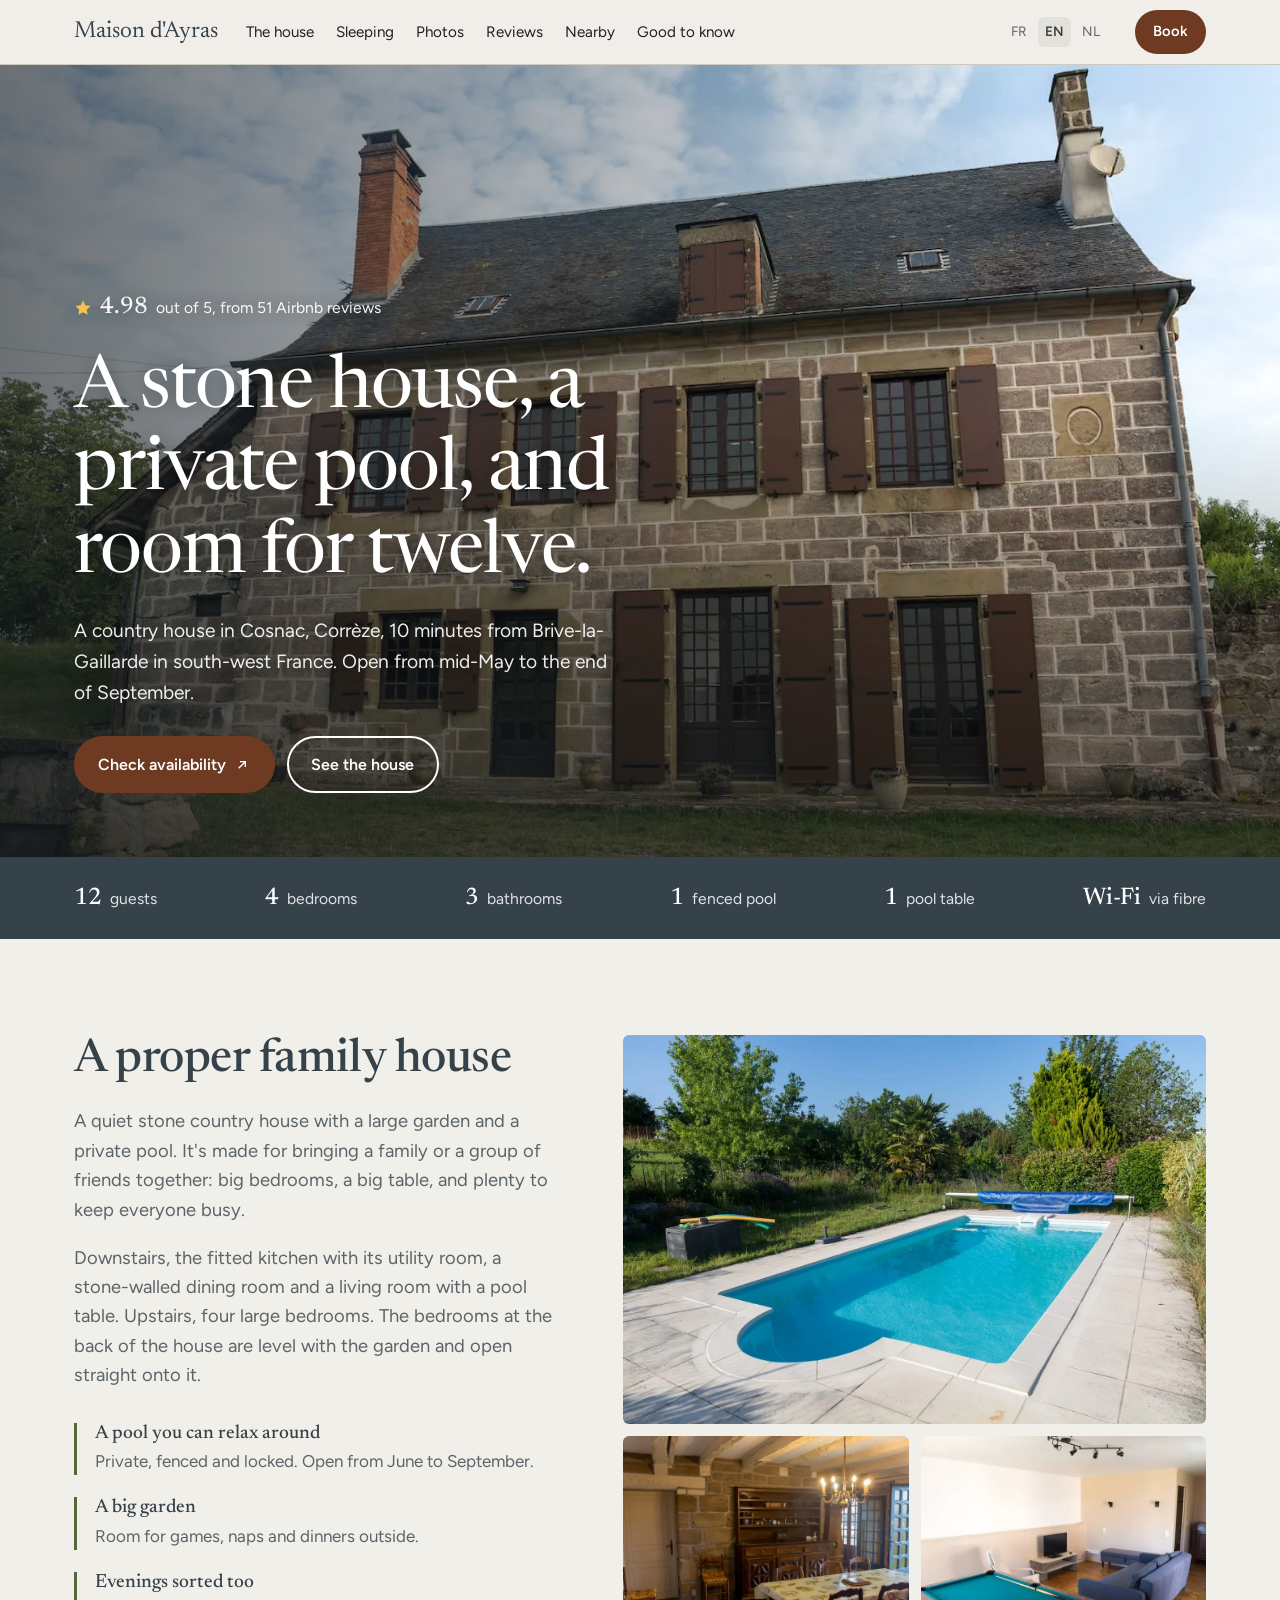
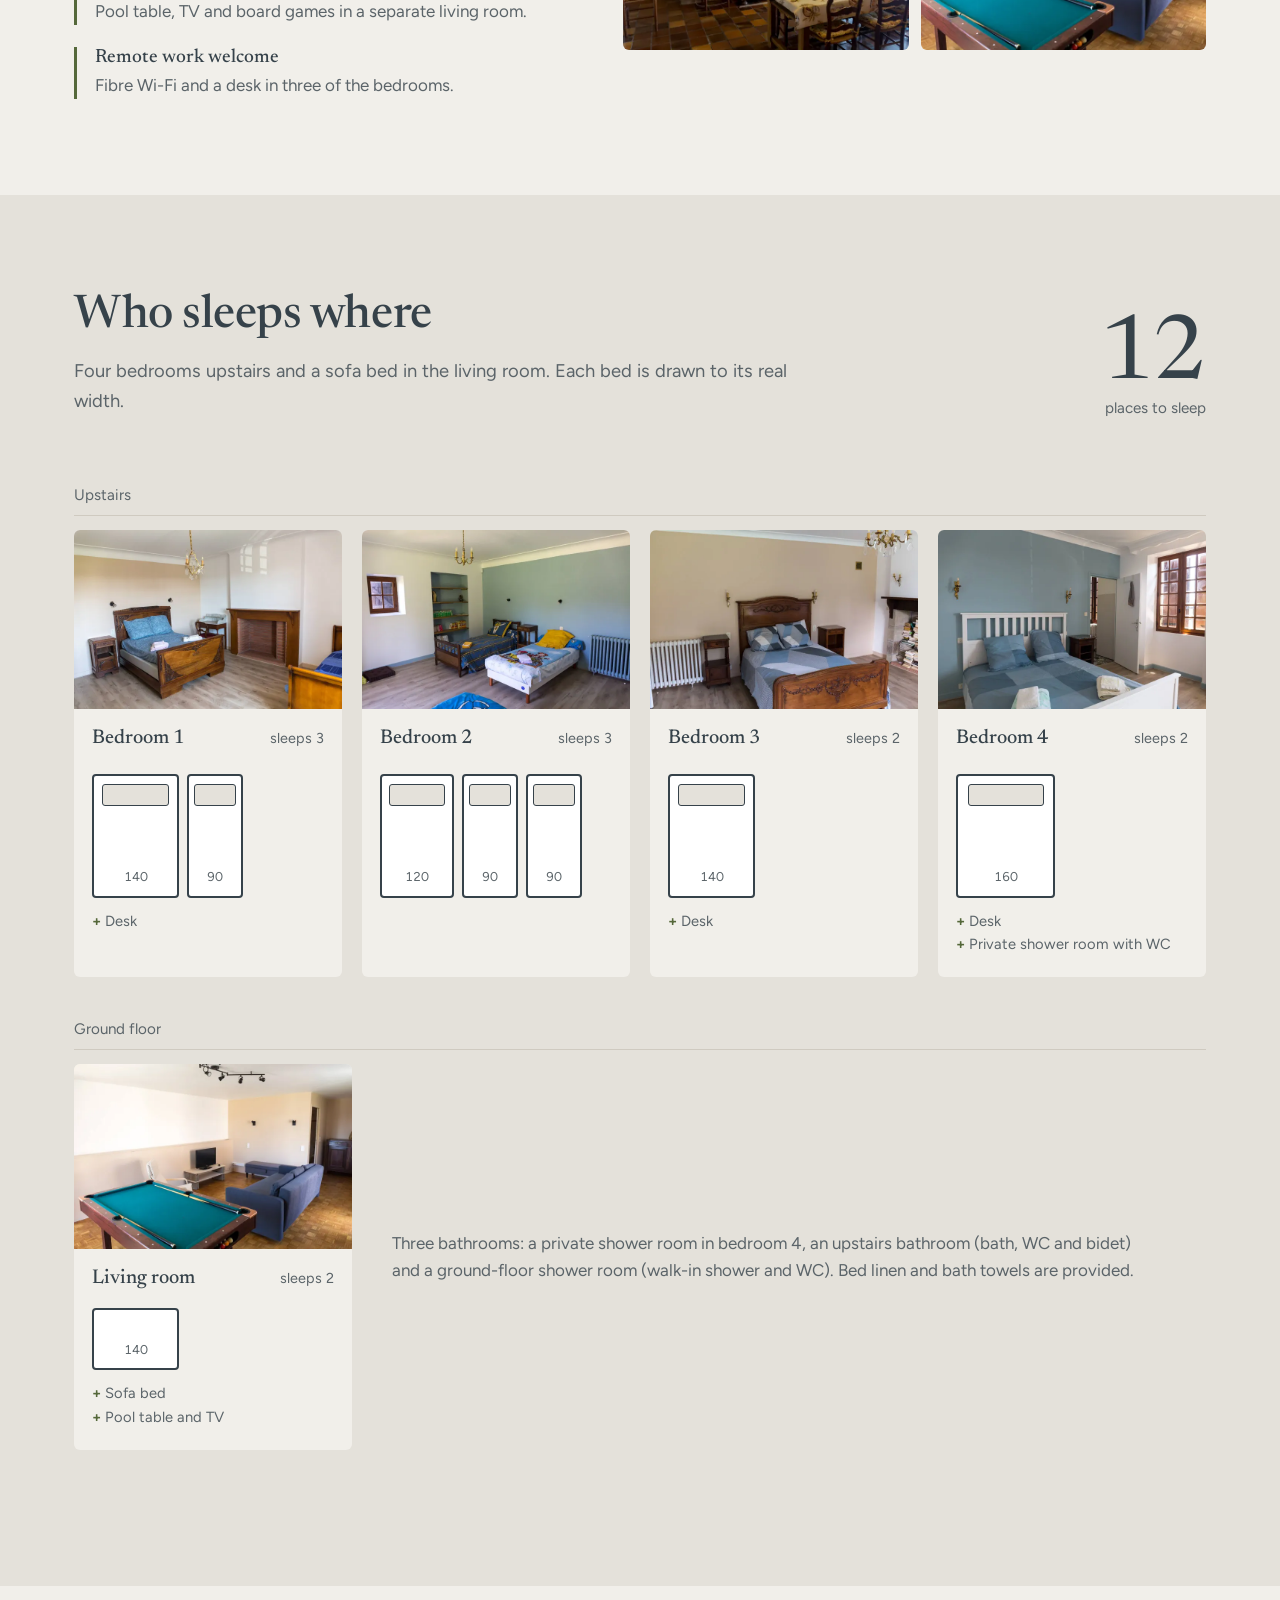
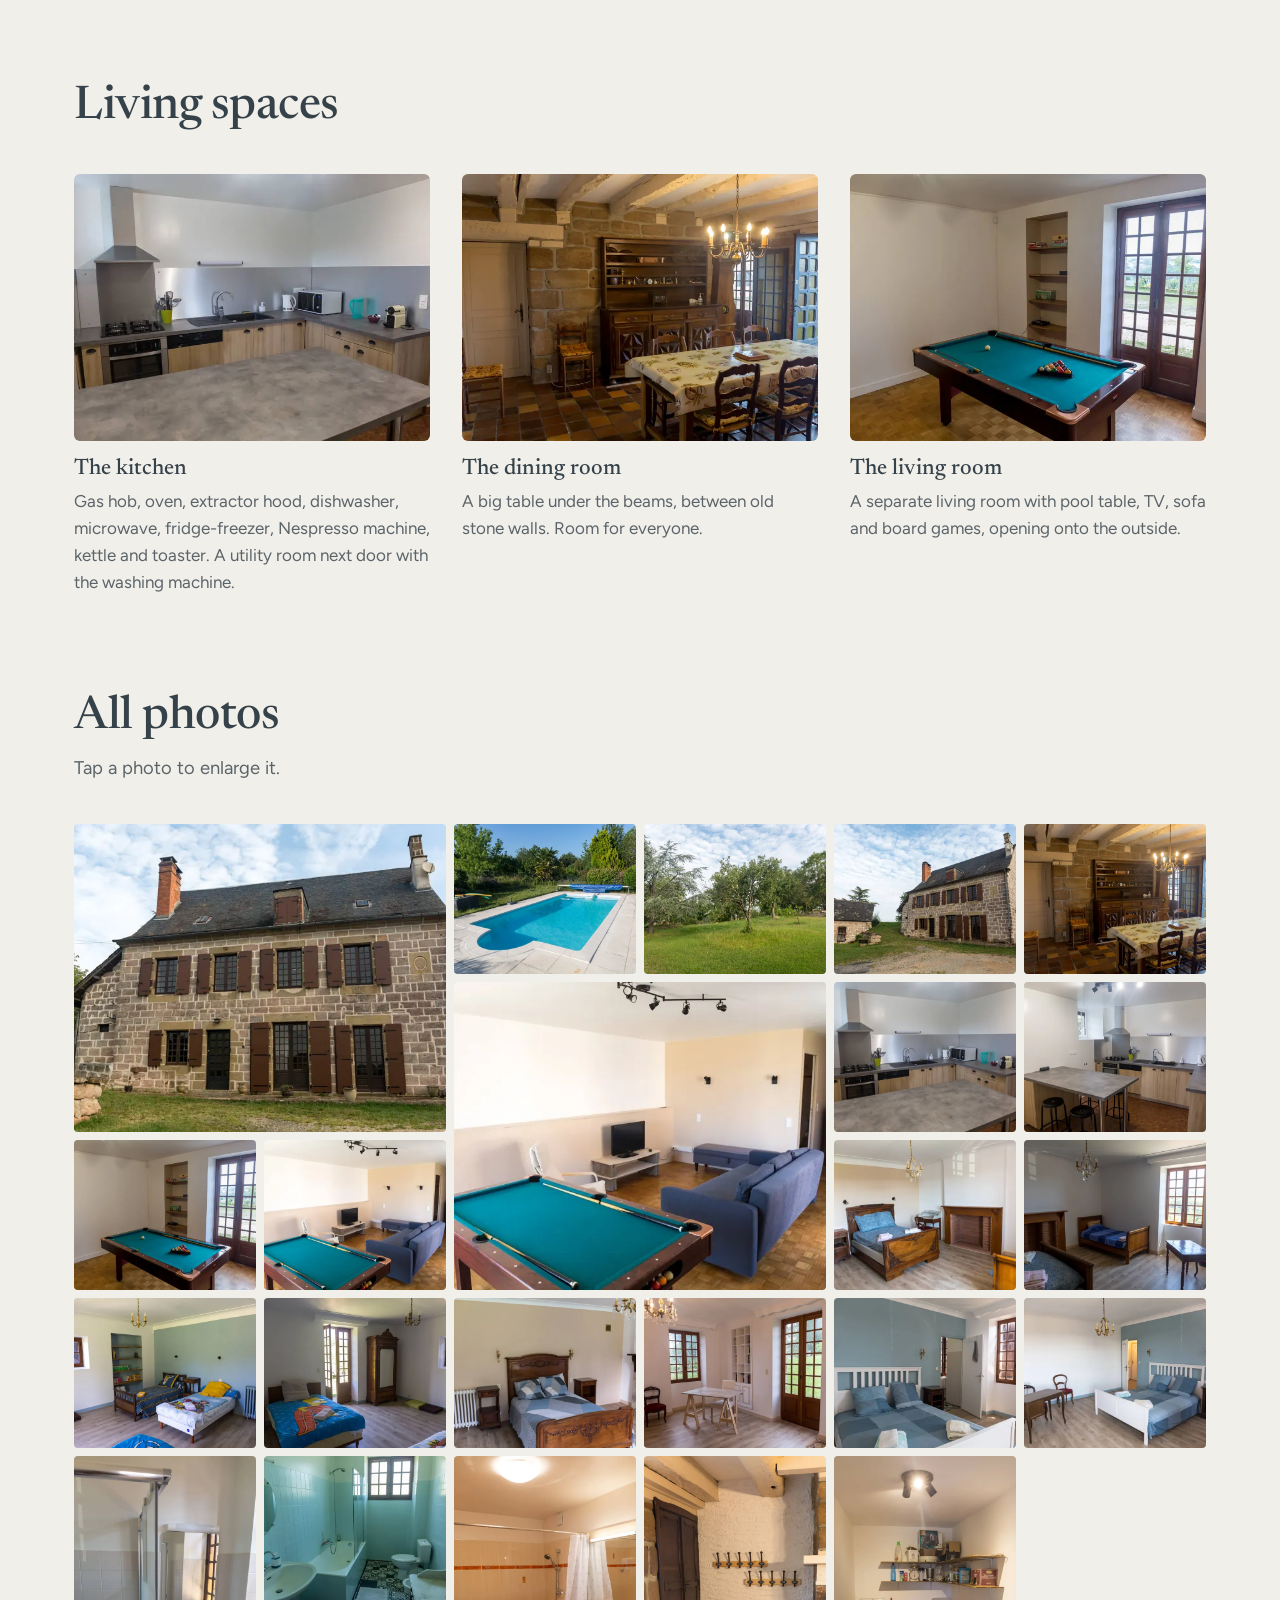
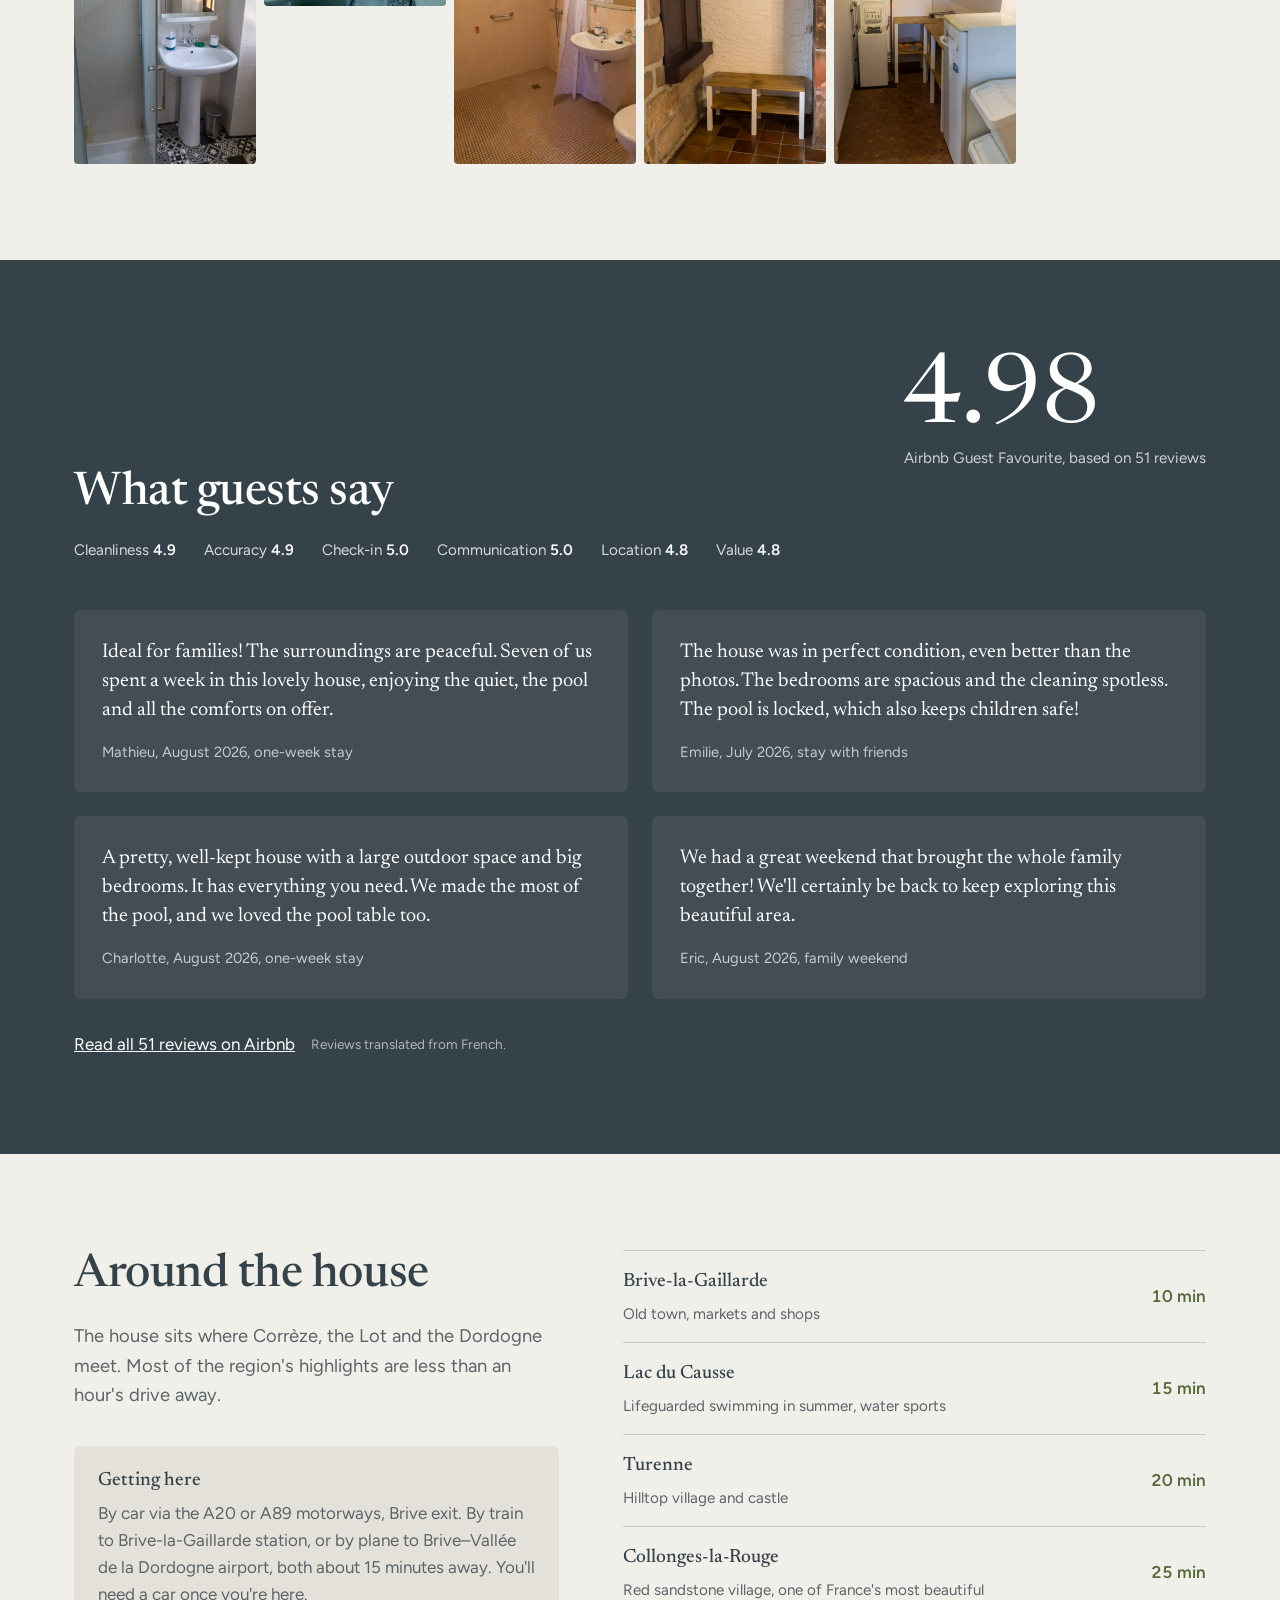
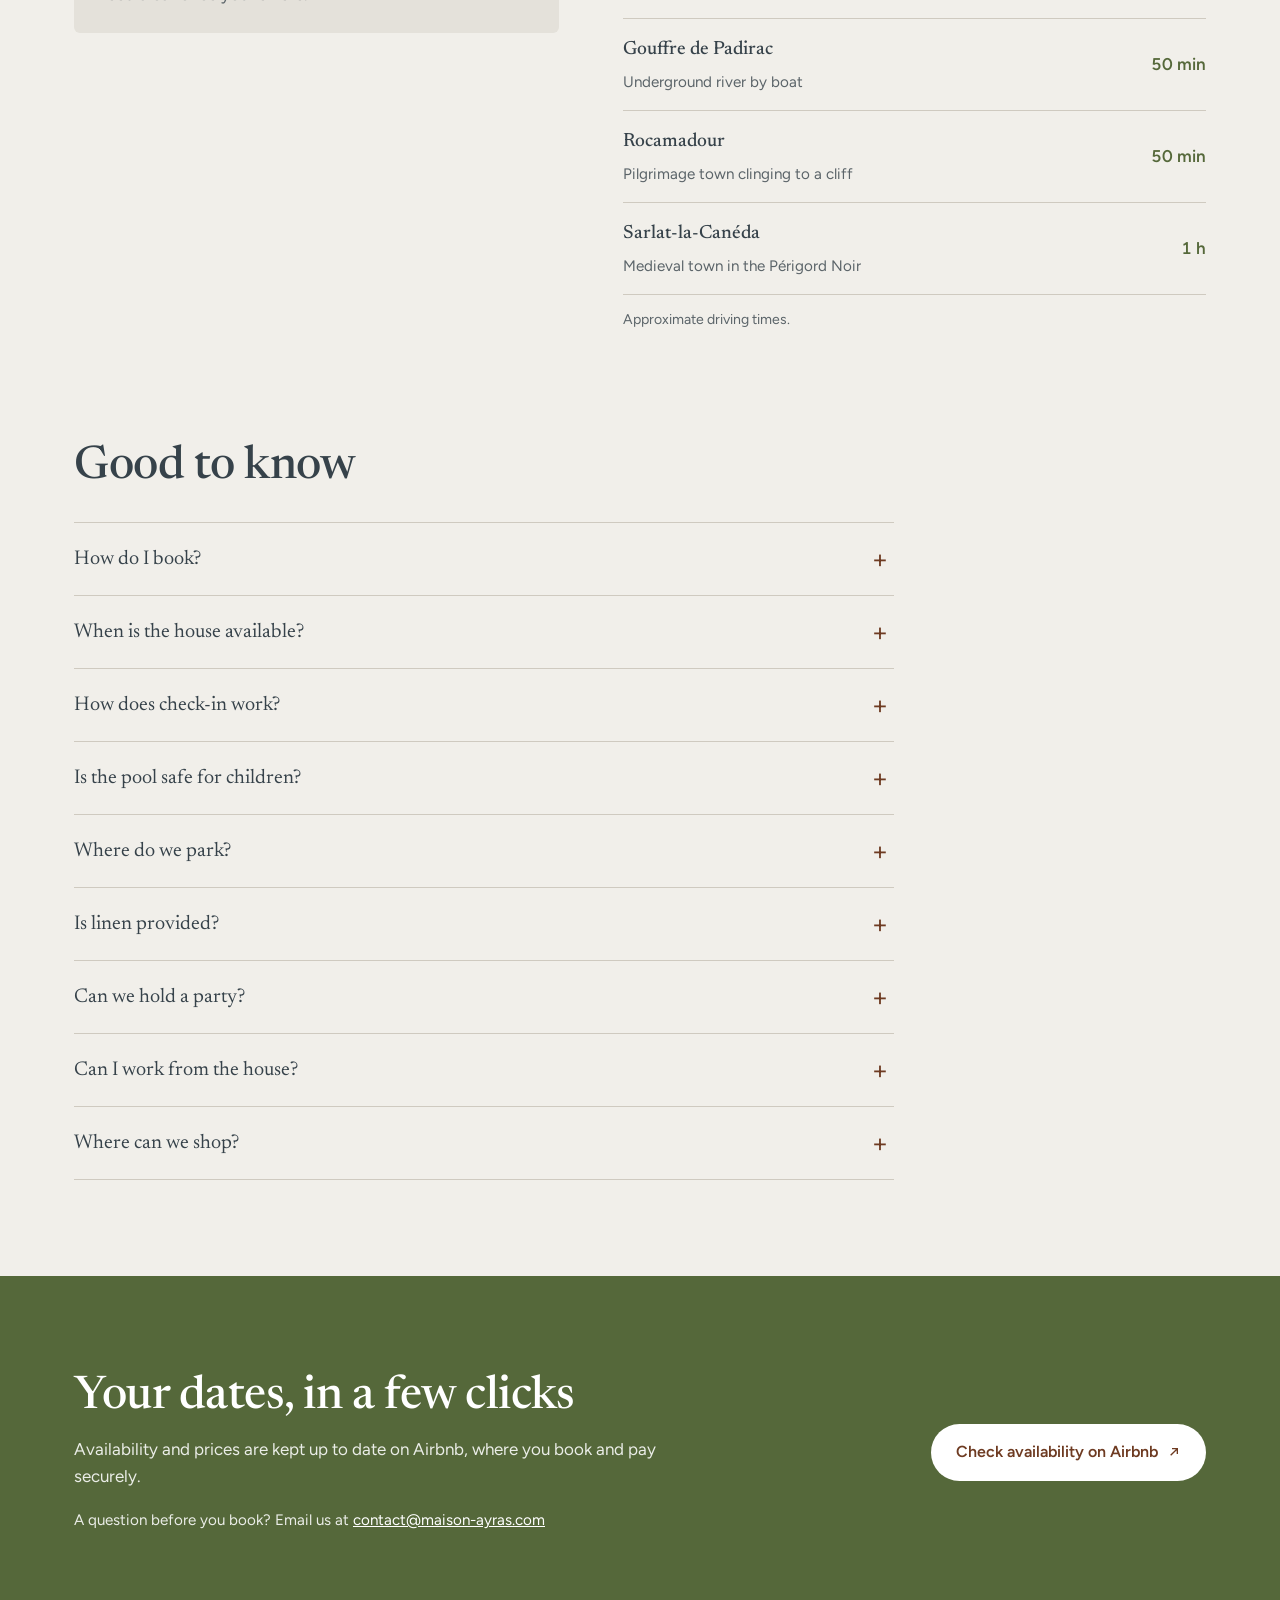
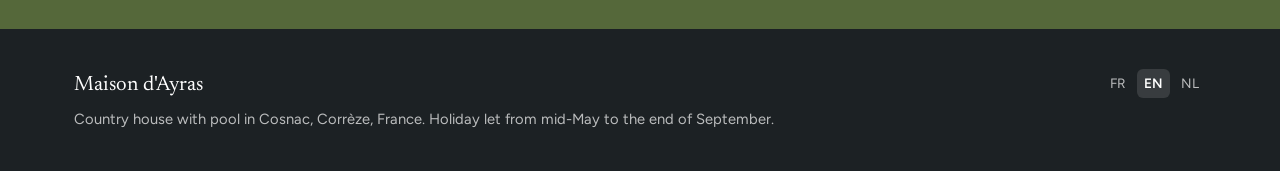
==== docs/en/index.html @ 105cd32a "Site vitrine Maison d'Ayras (FR/EN/NL), réservations via Airbnb Co-Authored-By: Claude Opus 5.5 <nor" ====
<!DOCTYPE html>
<html lang="en">
<head>
<meta charset="utf-8">
<meta name="viewport" content="width=device-width,initial-scale=1">
<title>Maison d&#x27;Ayras · Stone country house with pool for 12, near Brive, France</title>
<meta name="description" content="Stone country house in Cosnac (Corrèze, south-west France), 10 minutes from Brive-la-Gaillarde: 4 bedrooms, sleeps 12, fenced private pool, pool table, large garden. Available mid-May to end of September.">
<link rel="canonical" href="https://www.maison-ayras.com/en/">
<link rel="alternate" hreflang="fr" href="https://www.maison-ayras.com/"><link rel="alternate" hreflang="en" href="https://www.maison-ayras.com/en/"><link rel="alternate" hreflang="nl" href="https://www.maison-ayras.com/nl/"><link rel="alternate" hreflang="x-default" href="https://www.maison-ayras.com/">
<meta property="og:type" content="website">
<meta property="og:locale" content="en_GB">
<meta property="og:title" content="Maison d&#x27;Ayras · Stone country house with pool for 12, near Brive, France">
<meta property="og:description" content="Stone country house in Cosnac (Corrèze, south-west France), 10 minutes from Brive-la-Gaillarde: 4 bedrooms, sleeps 12, fenced private pool, pool table, large garden. Available mid-May to end of September.">
<meta property="og:image" content="https://www.maison-ayras.com/img/exterieur-1.webp">
<meta property="og:url" content="https://www.maison-ayras.com/en/">
<meta name="theme-color" content="#36424A">
<link rel="icon" href="data:image/svg+xml,%3Csvg xmlns='http://www.w3.org/2000/svg' viewBox='0 0 32 32'%3E%3Crect width='32' height='32' rx='6' fill='%2336424A'/%3E%3Ctext x='16' y='23' font-family='Georgia' font-size='20' fill='%23fff' text-anchor='middle'%3EA%3C/text%3E%3C/svg%3E">
<link rel="preconnect" href="https://fonts.googleapis.com"><link rel="preconnect" href="https://fonts.gstatic.com" crossorigin>
<link rel="stylesheet" href="https://fonts.googleapis.com/css2?family=Figtree:wght@400;500;600;700&family=Newsreader:opsz,wght@6..72,400;6..72,500&display=swap">
<link rel="stylesheet" href="../css/style.css">
<link rel="preload" as="image" href="../img/exterieur-1.webp">
<script type="application/ld+json">{"@context": "https://schema.org", "@type": "VacationRental", "name": "Maison d'Ayras", "description": "Stone country house in Cosnac (Corrèze, south-west France), 10 minutes from Brive-la-Gaillarde: 4 bedrooms, sleeps 12, fenced private pool, pool table, large garden. Available mid-May to end of September.", "url": "https://www.maison-ayras.com/en/", "image": "https://www.maison-ayras.com/img/exterieur-1.webp", "address": {"@type": "PostalAddress", "addressLocality": "Cosnac", "postalCode": "19360", "addressRegion": "Corrèze", "addressCountry": "FR"}, "containsPlace": {"@type": "Accommodation", "numberOfBedrooms": 4, "numberOfBathroomsTotal": 3, "occupancy": {"@type": "QuantitativeValue", "maxValue": 12}, "amenityFeature": [{"@type": "LocationFeatureSpecification", "name": "Pool", "value": true}, {"@type": "LocationFeatureSpecification", "name": "Wifi", "value": true}, {"@type": "LocationFeatureSpecification", "name": "Free parking", "value": true}, {"@type": "LocationFeatureSpecification", "name": "Garden", "value": true}]}}</script>
</head>
<body>
<header class="site-header">
  <div class="wrap">
    <a class="brand" href="#top">Maison d'Ayras</a>
    <nav class="nav" id="nav" aria-label="Menu"><a href="#maison">The house</a><a href="#couchages">Sleeping</a><a href="#photos">Photos</a><a href="#avis">Reviews</a><a href="#autour">Nearby</a><a href="#infos">Good to know</a></nav>
    <div class="langs"><a href="../" hreflang="fr" lang="fr">FR</a><a href="../en/" hreflang="en" lang="en" aria-current="page">EN</a><a href="../nl/" hreflang="nl" lang="nl">NL</a></div>
    <a class="btn btn-primary btn-small header-cta" href="https://www.airbnb.com/rooms/51479937" rel="noopener" target="_blank">Book</a>
    <button class="menu-toggle" type="button" aria-controls="nav" aria-expanded="false" aria-label="Menu"><svg width="24" height="24" viewBox="0 0 24 24" fill="none" stroke="currentColor" stroke-width="2"><path d="M4 7h16M4 12h16M4 17h16"/></svg></button>
  </div>
</header>

<main id="top">
<section class="hero">
  <img src="../img/exterieur-1.webp" alt="" fetchpriority="high">
  <div class="wrap">
    <p class="rating"><svg viewBox="0 0 24 24" aria-hidden="true"><path d="m12 2 3.1 6.3 6.9 1-5 4.9 1.2 6.8L12 17.8 5.8 21l1.2-6.8-5-4.9 6.9-1z"/></svg><strong>4.98</strong> out of 5, from 51 Airbnb reviews</p>
    <h1>A stone house, a private pool, and room for twelve.</h1>
    <p class="hero-sub">A country house in Cosnac, Corrèze, 10 minutes from Brive-la-Gaillarde in south-west France. Open from mid-May to the end of September.</p>
    <div class="hero-actions">
      <a class="btn btn-primary" href="https://www.airbnb.com/rooms/51479937" rel="noopener" target="_blank">Check availability <svg viewBox="0 0 24 24" fill="none" stroke="currentColor" stroke-width="2" aria-hidden="true"><path d="M7 17 17 7M9 7h8v8"/></svg></a>
      <a class="btn btn-ghost" href="#maison">See the house</a>
    </div>
  </div>
</section>

<div class="facts"><ul><li><b>12</b>guests</li><li><b>4</b>bedrooms</li><li><b>3</b>bathrooms</li><li><b>1</b>fenced pool</li><li><b>1</b>pool table</li><li><b>Wi-Fi</b>via fibre</li></ul></div>

<section class="section" id="maison">
  <div class="wrap house-grid">
    <div>
      <h2>A proper family house</h2>
      <div class="lede" style="margin-top:20px"><p>A quiet stone country house with a large garden and a private pool. It&#x27;s made for bringing a family or a group of friends together: big bedrooms, a big table, and plenty to keep everyone busy.</p><p>Downstairs, the fitted kitchen with its utility room, a stone-walled dining room and a living room with a pool table. Upstairs, four large bedrooms. The bedrooms at the back of the house are level with the garden and open straight onto it.</p></div>
      <ul class="reasons"><li><h3>A pool you can relax around</h3><p>Private, fenced and locked. Open from June to September.</p></li><li><h3>A big garden</h3><p>Room for games, naps and dinners outside.</p></li><li><h3>Evenings sorted too</h3><p>Pool table, TV and board games in a separate living room.</p></li><li><h3>Remote work welcome</h3><p>Fibre Wi-Fi and a desk in three of the bedrooms.</p></li></ul>
    </div>
    <div class="photos">
      <img src="../img/piscine.webp" alt="The fenced pool and garden" loading="lazy" width="1600" height="1067">
      <img src="../img/repas-1-s.webp" alt="The stone-walled dining room" loading="lazy" width="720" height="480">
      <img src="../img/salon-1-s.webp" alt="The living room with pool table" loading="lazy" width="720" height="480">
    </div>
  </div>
</section>

<section class="section sleep" id="couchages">
  <div class="wrap">
    <div class="sleep-head">
      <div><h2>Who sleeps where</h2><p class="lede" style="margin-top:14px">Four bedrooms upstairs and a sofa bed in the living room. Each bed is drawn to its real width.</p></div>
      <p class="total"><span>12</span><small>places to sleep</small></p>
    </div>
    <div class="floor"><p class="floor-label">Upstairs</p><div class="rooms"><article class="room">
  <img src="../img/ch1-1-s.webp" alt="Bedroom 1" loading="lazy" width="720" height="480">
  <div class="room-body">
    <div class="room-title"><h3>Bedroom 1</h3><span class="sleeps">sleeps 3</span></div>
    <div class="beds"><div class="bed" style="width:87px" role="img" aria-label="140 cm bed"><span>140</span></div><div class="bed" style="width:56px" role="img" aria-label="90 cm bed"><span>90</span></div></div>
    <ul class='room-notes'><li>Desk</li></ul>
  </div>
</article><article class="room">
  <img src="../img/ch2-1-s.webp" alt="Bedroom 2" loading="lazy" width="720" height="480">
  <div class="room-body">
    <div class="room-title"><h3>Bedroom 2</h3><span class="sleeps">sleeps 3</span></div>
    <div class="beds"><div class="bed" style="width:74px" role="img" aria-label="120 cm bed"><span>120</span></div><div class="bed" style="width:56px" role="img" aria-label="90 cm bed"><span>90</span></div><div class="bed" style="width:56px" role="img" aria-label="90 cm bed"><span>90</span></div></div>
    
  </div>
</article><article class="room">
  <img src="../img/ch3-1-s.webp" alt="Bedroom 3" loading="lazy" width="720" height="480">
  <div class="room-body">
    <div class="room-title"><h3>Bedroom 3</h3><span class="sleeps">sleeps 2</span></div>
    <div class="beds"><div class="bed" style="width:87px" role="img" aria-label="140 cm bed"><span>140</span></div></div>
    <ul class='room-notes'><li>Desk</li></ul>
  </div>
</article><article class="room">
  <img src="../img/ch4-1-s.webp" alt="Bedroom 4" loading="lazy" width="720" height="480">
  <div class="room-body">
    <div class="room-title"><h3>Bedroom 4</h3><span class="sleeps">sleeps 2</span></div>
    <div class="beds"><div class="bed" style="width:99px" role="img" aria-label="160 cm bed"><span>160</span></div></div>
    <ul class='room-notes'><li>Desk</li><li>Private shower room with WC</li></ul>
  </div>
</article></div></div>
    <div class="floor"><p class="floor-label">Ground floor</p><div class="rooms one"><article class="room">
  <img src="../img/salon-1-s.webp" alt="Living room" loading="lazy" width="720" height="480">
  <div class="room-body">
    <div class="room-title"><h3>Living room</h3><span class="sleeps">sleeps 2</span></div>
    <div class="beds"><div class="bed sofa" style="width:87px" role="img" aria-label="140 cm sofa"><span>140</span></div></div>
    <ul class='room-notes'><li>Sofa bed</li><li>Pool table and TV</li></ul>
  </div>
</article><p class="bath-note">Three bathrooms: a private shower room in bedroom 4, an upstairs bathroom (bath, WC and bidet) and a ground-floor shower room (walk-in shower and WC). Bed linen and bath towels are provided.</p></div></div>
  </div>
</section>

<section class="section">
  <div class="wrap">
    <h2>Living spaces</h2>
    <div class="living"><figure><img src="../img/cuisine-1-s.webp" alt="The kitchen" loading="lazy" width="720" height="480"><h3>The kitchen</h3><p>Gas hob, oven, extractor hood, dishwasher, microwave, fridge-freezer, Nespresso machine, kettle and toaster. A utility room next door with the washing machine.</p></figure><figure><img src="../img/repas-1-s.webp" alt="The dining room" loading="lazy" width="720" height="480"><h3>The dining room</h3><p>A big table under the beams, between old stone walls. Room for everyone.</p></figure><figure><img src="../img/salon-2-s.webp" alt="The living room" loading="lazy" width="720" height="480"><h3>The living room</h3><p>A separate living room with pool table, TV, sofa and board games, opening onto the outside.</p></figure></div>
  </div>
</section>

<section class="section" id="photos" style="padding-top:0">
  <div class="wrap">
    <h2>All photos</h2>
    <p class="lede" style="margin-top:10px">Tap a photo to enlarge it.</p>
    <div class="gallery"><button type="button" class="wide" data-full="../img/exterieur-1.webp" data-caption="The house from the courtyard"><img src="../img/exterieur-1-s.webp" alt="The house from the courtyard" loading="lazy"></button><button type="button" class="" data-full="../img/piscine.webp" data-caption="The fenced pool"><img src="../img/piscine-s.webp" alt="The fenced pool" loading="lazy"></button><button type="button" class="" data-full="../img/jardin.webp" data-caption="The garden"><img src="../img/jardin-s.webp" alt="The garden" loading="lazy"></button><button type="button" class="" data-full="../img/exterieur-2.webp" data-caption="The house and courtyard"><img src="../img/exterieur-2-s.webp" alt="The house and courtyard" loading="lazy"></button><button type="button" class="" data-full="../img/repas-1.webp" data-caption="The dining room"><img src="../img/repas-1-s.webp" alt="The dining room" loading="lazy"></button><button type="button" class="wide" data-full="../img/salon-1.webp" data-caption="The living room and pool table"><img src="../img/salon-1-s.webp" alt="The living room and pool table" loading="lazy"></button><button type="button" class="" data-full="../img/cuisine-1.webp" data-caption="The kitchen"><img src="../img/cuisine-1-s.webp" alt="The kitchen" loading="lazy"></button><button type="button" class="" data-full="../img/cuisine-2.webp" data-caption="The kitchen"><img src="../img/cuisine-2-s.webp" alt="The kitchen" loading="lazy"></button><button type="button" class="" data-full="../img/salon-2.webp" data-caption="The living room"><img src="../img/salon-2-s.webp" alt="The living room" loading="lazy"></button><button type="button" class="" data-full="../img/extra-1.webp" data-caption="The living room"><img src="../img/extra-1-s.webp" alt="The living room" loading="lazy"></button><button type="button" class="" data-full="../img/ch1-1.webp" data-caption="Bedroom 1"><img src="../img/ch1-1-s.webp" alt="Bedroom 1" loading="lazy"></button><button type="button" class="" data-full="../img/ch1-2.webp" data-caption="Bedroom 1"><img src="../img/ch1-2-s.webp" alt="Bedroom 1" loading="lazy"></button><button type="button" class="" data-full="../img/ch2-1.webp" data-caption="Bedroom 2"><img src="../img/ch2-1-s.webp" alt="Bedroom 2" loading="lazy"></button><button type="button" class="" data-full="../img/ch2-2.webp" data-caption="Bedroom 2"><img src="../img/ch2-2-s.webp" alt="Bedroom 2" loading="lazy"></button><button type="button" class="" data-full="../img/ch3-1.webp" data-caption="Bedroom 3"><img src="../img/ch3-1-s.webp" alt="Bedroom 3" loading="lazy"></button><button type="button" class="" data-full="../img/ch3-2.webp" data-caption="Bedroom 3"><img src="../img/ch3-2-s.webp" alt="Bedroom 3" loading="lazy"></button><button type="button" class="" data-full="../img/ch4-1.webp" data-caption="Bedroom 4"><img src="../img/ch4-1-s.webp" alt="Bedroom 4" loading="lazy"></button><button type="button" class="" data-full="../img/ch4-2.webp" data-caption="Bedroom 4"><img src="../img/ch4-2-s.webp" alt="Bedroom 4" loading="lazy"></button><button type="button" class="tall" data-full="../img/sdb-ch4.webp" data-caption="Bedroom 4 en-suite"><img src="../img/sdb-ch4-s.webp" alt="Bedroom 4 en-suite" loading="lazy"></button><button type="button" class="" data-full="../img/sdb-etage.webp" data-caption="Upstairs bathroom"><img src="../img/sdb-etage-s.webp" alt="Upstairs bathroom" loading="lazy"></button><button type="button" class="tall" data-full="../img/sdb-rdc.webp" data-caption="Ground-floor shower room"><img src="../img/sdb-rdc-s.webp" alt="Ground-floor shower room" loading="lazy"></button><button type="button" class="tall" data-full="../img/repas-2.webp" data-caption="The entrance"><img src="../img/repas-2-s.webp" alt="The entrance" loading="lazy"></button><button type="button" class="tall" data-full="../img/cellier.webp" data-caption="The utility room"><img src="../img/cellier-s.webp" alt="The utility room" loading="lazy"></button></div>
  </div>
</section>

<section class="section reviews" id="avis">
  <div class="wrap">
    <div class="reviews-head">
      <div><h2>What guests say</h2><ul class="scores"><li>Cleanliness <b>4.9</b></li><li>Accuracy <b>4.9</b></li><li>Check-in <b>5.0</b></li><li>Communication <b>5.0</b></li><li>Location <b>4.8</b></li><li>Value <b>4.8</b></li></ul></div>
      <p class="score">4.98<small>Airbnb Guest Favourite, based on 51 reviews</small></p>
    </div>
    <div class="quotes"><blockquote><p>Ideal for families! The surroundings are peaceful. Seven of us spent a week in this lovely house, enjoying the quiet, the pool and all the comforts on offer.</p><footer>Mathieu, August 2026, one-week stay</footer></blockquote><blockquote><p>The house was in perfect condition, even better than the photos. The bedrooms are spacious and the cleaning spotless. The pool is locked, which also keeps children safe!</p><footer>Emilie, July 2026, stay with friends</footer></blockquote><blockquote><p>A pretty, well-kept house with a large outdoor space and big bedrooms. It has everything you need. We made the most of the pool, and we loved the pool table too.</p><footer>Charlotte, August 2026, one-week stay</footer></blockquote><blockquote><p>We had a great weekend that brought the whole family together! We&#x27;ll certainly be back to keep exploring this beautiful area.</p><footer>Eric, August 2026, family weekend</footer></blockquote></div>
    <div class="more"><a href="https://www.airbnb.com/rooms/51479937#reviews" rel="noopener" target="_blank">Read all 51 reviews on Airbnb</a><span class="translated">Reviews translated from French.</span></div>
  </div>
</section>

<section class="section" id="autour">
  <div class="wrap around-grid">
    <div>
      <h2>Around the house</h2>
      <p class="lede" style="margin-top:20px">The house sits where Corrèze, the Lot and the Dordogne meet. Most of the region&#x27;s highlights are less than an hour&#x27;s drive away.</p>
      <div class="getting"><h3>Getting here</h3><p>By car via the A20 or A89 motorways, Brive exit. By train to Brive-la-Gaillarde station, or by plane to Brive–Vallée de la Dordogne airport, both about 15 minutes away. You&#x27;ll need a car once you&#x27;re here.</p></div>
    </div>
    <div><ul class="places"><li><b>Brive-la-Gaillarde</b><span>Old town, markets and shops</span><time>10 min</time></li><li><b>Lac du Causse</b><span>Lifeguarded swimming in summer, water sports</span><time>15 min</time></li><li><b>Turenne</b><span>Hilltop village and castle</span><time>20 min</time></li><li><b>Collonges-la-Rouge</b><span>Red sandstone village, one of France&#x27;s most beautiful</span><time>25 min</time></li><li><b>Gouffre de Padirac</b><span>Underground river by boat</span><time>50 min</time></li><li><b>Rocamadour</b><span>Pilgrimage town clinging to a cliff</span><time>50 min</time></li><li><b>Sarlat-la-Canéda</b><span>Medieval town in the Périgord Noir</span><time>1 h</time></li></ul><p class="note">Approximate driving times.</p></div>
  </div>
</section>

<section class="section" id="infos" style="padding-top:0">
  <div class="wrap">
    <h2 style="margin-bottom:28px">Good to know</h2>
    <div class="faq"><details><summary>How do I book?</summary><p>Bookings, payment and cancellation terms are handled by Airbnb. The “Check availability” button takes you straight there, with up-to-date prices for your dates.</p></details><details><summary>When is the house available?</summary><p>The house is let from mid-May to the end of September.</p></details><details><summary>How does check-in work?</summary><p>Check-in from 5 pm, on your own with a secure key box, so you can arrive whenever suits you. Check-out by 10 am.</p></details><details><summary>Is the pool safe for children?</summary><p>Yes. It&#x27;s private, fenced and locked. It&#x27;s open from June to September, so it isn&#x27;t running yet for stays in May.</p></details><details><summary>Where do we park?</summary><p>In the large courtyard in front of the house, which easily takes several cars.</p></details><details><summary>Is linen provided?</summary><p>Yes, bed linen and bath towels are included.</p></details><details><summary>Can we hold a party?</summary><p>The house welcomes families and groups of friends, but parties and events aren&#x27;t allowed.</p></details><details><summary>Can I work from the house?</summary><p>Yes: the Wi-Fi runs on fibre, and three bedrooms have a desk.</p></details><details><summary>Where can we shop?</summary><p>Supermarkets in Brive are about ten minutes away by car.</p></details></div>
  </div>
</section>

<section class="section book">
  <div class="wrap">
    <div>
      <h2>Your dates, in a few clicks</h2>
      <p>Availability and prices are kept up to date on Airbnb, where you book and pay securely.</p>
      <p class="contact">A question before you book? Email us at <a href="mailto:contact@maison-ayras.com">contact@maison-ayras.com</a></p>
    </div>
    <a class="btn btn-primary" href="https://www.airbnb.com/rooms/51479937" rel="noopener" target="_blank">Check availability on Airbnb <svg viewBox="0 0 24 24" fill="none" stroke="currentColor" stroke-width="2" aria-hidden="true"><path d="M7 17 17 7M9 7h8v8"/></svg></a>
  </div>
</section>
</main>

<footer class="site-footer">
  <div class="wrap">
    <div><span class="brand">Maison d'Ayras</span>Country house with pool in Cosnac, Corrèze, France. Holiday let from mid-May to the end of September.</div>
    <div class="langs"><a href="../" hreflang="fr" lang="fr">FR</a><a href="../en/" hreflang="en" lang="en" aria-current="page">EN</a><a href="../nl/" hreflang="nl" lang="nl">NL</a></div>
  </div>
</footer>

<div class="mobile-cta"><a class="btn btn-primary" href="https://www.airbnb.com/rooms/51479937" rel="noopener" target="_blank">Check availability <svg viewBox="0 0 24 24" fill="none" stroke="currentColor" stroke-width="2" aria-hidden="true"><path d="M7 17 17 7M9 7h8v8"/></svg></a></div>

<dialog class="lightbox" aria-label="All photos">
  <figure><img src="" alt=""><figcaption></figcaption></figure>
  <button type="button" class="lb-btn lb-close" aria-label="Close">&times;</button>
  <button type="button" class="lb-btn lb-prev" aria-label="Previous photo">&#8249;</button>
  <button type="button" class="lb-btn lb-next" aria-label="Next photo">&#8250;</button>
</dialog>
<script src="../js/main.js" defer></script>
</body>
</html>
---- docs/css/style.css ----
:root{
  --ardoise:#36424A;
  --volet:#6E3B22;
  --volet-dark:#58301B;
  --pierre:#E4E1DA;
  --pierre-light:#F1EFEA;
  --pre:#55683A;
  --piscine:#2E8FB0;
  --encre:#1C2124;
  --muted:#5B6469;
  --line:#CFCAC0;
  --serif:"Newsreader",Georgia,serif;
  --sans:"Figtree",system-ui,-apple-system,"Segoe UI",sans-serif;
  --wrap:1180px;
}
*{box-sizing:border-box}
html{scroll-behavior:smooth;scroll-padding-top:72px}
@media (prefers-reduced-motion:reduce){html{scroll-behavior:auto}*{transition:none!important;animation:none!important}}
body{margin:0;font-family:var(--sans);font-size:17px;line-height:1.6;color:var(--encre);background:var(--pierre-light);-webkit-font-smoothing:antialiased}
img{display:block;max-width:100%;height:auto}
a{color:var(--volet)}
a:focus-visible,button:focus-visible,summary:focus-visible{outline:3px solid var(--piscine);outline-offset:3px;border-radius:4px}
h1,h2,h3{font-family:var(--serif);font-weight:500;line-height:1.12;margin:0;color:var(--ardoise)}
h2{font-size:clamp(2rem,4vw,2.9rem);letter-spacing:-.01em}
h3{font-size:1.4rem}
p{margin:0 0 1em}
.wrap{max-width:var(--wrap);margin:0 auto;padding:0 24px}
.section{padding:96px 0}
.lede{font-size:1.15rem;color:var(--muted);max-width:60ch}

/* Buttons */
.btn{display:inline-flex;align-items:center;gap:.5em;padding:.85em 1.4em;border-radius:999px;font-weight:600;font-size:1rem;text-decoration:none;border:2px solid transparent;cursor:pointer;transition:background .15s,color .15s}
.btn-primary{background:var(--volet);color:#fff}
.btn-primary:hover{background:var(--volet-dark)}
.btn-ghost{border-color:currentColor;color:#fff}
.btn-ghost:hover{background:rgba(255,255,255,.12)}
.btn-small{padding:.55em 1.1em;font-size:.92rem}
.btn svg{width:1em;height:1em}

/* Header */
.site-header{position:sticky;top:0;z-index:20;background:rgba(241,239,234,.94);backdrop-filter:blur(8px);border-bottom:1px solid var(--line)}
.site-header .wrap{display:flex;align-items:center;gap:28px;height:64px}
.brand{font-family:var(--serif);font-size:1.45rem;color:var(--ardoise);text-decoration:none;white-space:nowrap}
.nav{display:flex;gap:22px;margin-right:auto}
.nav a{color:var(--encre);text-decoration:none;font-size:.95rem}
.nav a:hover{color:var(--volet)}
.langs{display:flex;gap:4px}
.langs a{font-size:.85rem;text-decoration:none;color:var(--muted);padding:4px 7px;border-radius:6px}
.langs a[aria-current]{color:var(--ardoise);background:var(--pierre);font-weight:600}
.menu-toggle{display:none;background:none;border:0;padding:8px;margin-left:auto;cursor:pointer;color:var(--ardoise)}
@media (max-width:980px){
  .nav{display:none;position:absolute;top:64px;left:0;right:0;background:var(--pierre-light);flex-direction:column;gap:0;padding:8px 24px 16px;border-bottom:1px solid var(--line)}
  .nav.open{display:flex}
  .nav a{padding:12px 0;border-bottom:1px solid var(--line)}
  .menu-toggle{display:block}
  .header-cta{display:none}
}

/* Hero */
.hero{position:relative;min-height:min(88vh,820px);display:flex;align-items:flex-end;color:#fff;overflow:hidden}
.hero img{position:absolute;inset:0;width:100%;height:100%;object-fit:cover;object-position:center 40%}
.hero::after{content:"";position:absolute;inset:0;background:linear-gradient(90deg,rgba(20,26,30,.62) 0%,rgba(20,26,30,.25) 55%,rgba(20,26,30,0) 80%),linear-gradient(180deg,rgba(20,26,30,0) 45%,rgba(20,26,30,.6) 100%)}
.hero h1,.hero-sub,.rating{text-shadow:0 1px 18px rgba(0,0,0,.35)}
.hero .wrap{position:relative;z-index:1;padding-bottom:64px;width:100%}
.hero h1{color:#fff;font-size:clamp(2.4rem,6vw,4.6rem);max-width:15ch;letter-spacing:-.015em;font-weight:400}
.hero-sub{font-size:1.2rem;max-width:46ch;margin:20px 0 28px;color:rgba(255,255,255,.92)}
.hero-actions{display:flex;flex-wrap:wrap;gap:12px;align-items:center}
.rating{display:inline-flex;align-items:center;gap:8px;margin-bottom:22px;font-size:.98rem;color:rgba(255,255,255,.95)}
.rating strong{font-family:var(--serif);font-size:1.5rem;font-weight:500}
.rating svg{width:18px;height:18px;fill:#F2C14E}

/* Facts */
.facts{background:var(--ardoise);color:#fff}
.facts ul{list-style:none;margin:0;padding:22px 24px;display:flex;flex-wrap:wrap;justify-content:space-between;gap:14px 28px;max-width:var(--wrap);margin:0 auto}
.facts li{display:flex;align-items:baseline;gap:8px;font-size:.98rem;color:rgba(255,255,255,.85)}
.facts b{font-family:var(--serif);font-weight:500;font-size:1.5rem;color:#fff}

/* House */
.house-grid{display:grid;grid-template-columns:5fr 6fr;gap:64px;align-items:start}
.house-grid .photos{display:grid;grid-template-columns:1fr 1fr;gap:12px}
.house-grid .photos img{border-radius:6px;aspect-ratio:4/3;object-fit:cover;width:100%}
.house-grid .photos img:first-child{grid-column:1/-1;aspect-ratio:3/2}
.reasons{list-style:none;padding:0;margin:32px 0 0;display:grid;gap:22px}
.reasons li{padding-left:18px;border-left:3px solid var(--pre)}
.reasons h3{font-size:1.2rem;margin-bottom:4px}
.reasons p{margin:0;color:var(--muted)}
@media (max-width:860px){.house-grid{grid-template-columns:1fr;gap:40px}}

/* Sleeping plan */
.sleep{background:var(--pierre)}
.sleep-head{display:flex;justify-content:space-between;align-items:end;gap:32px;flex-wrap:wrap;margin-bottom:48px}
.total{font-family:var(--serif);color:var(--ardoise);text-align:right;line-height:1}
.total span{display:block;font-size:5.5rem}
.total small{font-family:var(--sans);font-size:.95rem;color:var(--muted)}
.floor{margin-bottom:40px}
.floor-label{font-size:.95rem;color:var(--muted);margin:0 0 14px;padding-bottom:8px;border-bottom:1px solid var(--line)}
.rooms{display:grid;grid-template-columns:repeat(4,1fr);gap:20px}
.rooms.one{grid-template-columns:1fr 3fr;align-items:center}
.rooms.one .bath-note{margin:0 0 0 20px}
.room{background:var(--pierre-light);border-radius:6px;overflow:hidden;display:flex;flex-direction:column}
.room>img{aspect-ratio:3/2;object-fit:cover;width:100%}
.room-body{padding:18px 18px 20px;display:flex;flex-direction:column;gap:12px;flex:1}
.room-title{display:flex;justify-content:space-between;align-items:baseline}
.room-title h3{font-size:1.25rem}
.sleeps{font-size:.9rem;color:var(--muted);white-space:nowrap}
.beds{display:flex;align-items:flex-end;gap:8px;min-height:136px;padding:6px 0 0}
.bed{position:relative;height:124px;border:2px solid var(--ardoise);border-radius:4px;background:#fff;flex:none}
.bed::before{content:"";position:absolute;left:10%;right:10%;top:8px;height:20px;border-radius:3px;background:var(--pierre);border:1.5px solid var(--ardoise)}
.bed span{position:absolute;bottom:8px;left:0;right:0;text-align:center;font-size:.8rem;color:var(--muted);font-variant-numeric:tabular-nums}
.bed.sofa{height:62px}
.bed.sofa::before{display:none}
.scale-note{font-size:.88rem;color:var(--muted);margin:-28px 0 32px}
.room-notes{list-style:none;padding:0;margin:0;font-size:.92rem;color:var(--muted)}
.room-notes li::before{content:"+ ";color:var(--pre);font-weight:700}
.bath-note{margin-top:8px;color:var(--muted);max-width:70ch}
@media (max-width:1040px){.rooms{grid-template-columns:repeat(2,1fr)}.rooms.one{grid-template-columns:1fr 1fr}}
@media (max-width:640px){.rooms.one{grid-template-columns:1fr}.rooms.one .bath-note{margin:4px 0 0}}
@media (max-width:560px){.rooms,.rooms.one{grid-template-columns:1fr}.total span{font-size:4rem}.total{text-align:left}}

/* Living */
.living{display:grid;grid-template-columns:repeat(3,1fr);gap:32px;margin-top:40px}
.living figure{margin:0}
.living img{border-radius:6px;aspect-ratio:4/3;object-fit:cover;width:100%;margin-bottom:16px}
.living h3{margin-bottom:6px}
.living p{color:var(--muted);margin:0}
@media (max-width:860px){.living{grid-template-columns:1fr}}

/* Gallery */
.gallery{display:grid;grid-auto-flow:dense;grid-template-columns:repeat(6,1fr);grid-auto-rows:150px;gap:8px;margin-top:40px}
.gallery button{padding:0;border:0;background:none;cursor:zoom-in;border-radius:4px;overflow:hidden}
.gallery img{width:100%;height:100%;object-fit:cover;transition:transform .3s}
.gallery button:hover img{transform:scale(1.03)}
.gallery .wide{grid-column:span 2;grid-row:span 2}
.gallery .tall{grid-row:span 2}
@media (max-width:860px){.gallery{grid-template-columns:repeat(3,1fr);grid-auto-rows:120px}}
@media (max-width:520px){.gallery{grid-template-columns:repeat(2,1fr)}.gallery .wide{grid-column:span 2}}
.lightbox{border:0;padding:0;background:rgba(15,19,21,.94);max-width:100vw;max-height:100vh;width:100vw;height:100vh;color:#fff}
.lightbox::backdrop{background:rgba(15,19,21,.94)}
.lightbox figure{margin:0;height:100%;display:flex;flex-direction:column;align-items:center;justify-content:center;padding:56px 72px 24px}
.lightbox img{max-height:calc(100vh - 130px);max-width:100%;object-fit:contain}
.lightbox figcaption{margin-top:14px;font-size:.95rem;color:rgba(255,255,255,.8);text-align:center}
.lb-btn{position:absolute;background:rgba(255,255,255,.12);border:0;color:#fff;width:48px;height:48px;border-radius:50%;font-size:1.5rem;cursor:pointer;display:grid;place-items:center}
.lb-btn:hover{background:rgba(255,255,255,.25)}
.lb-close{top:14px;right:14px}
.lb-prev{left:14px;top:50%;transform:translateY(-50%)}
.lb-next{right:14px;top:50%;transform:translateY(-50%)}
@media (max-width:600px){.lightbox figure{padding:64px 12px 24px}.lb-prev,.lb-next{top:auto;bottom:18px;transform:none}}

/* Reviews */
.reviews{background:var(--ardoise);color:#fff}
.reviews h2{color:#fff}
.reviews-head{display:grid;grid-template-columns:1fr auto;gap:40px;align-items:end;margin-bottom:48px}
.score{font-family:var(--serif);font-size:6rem;line-height:.9}
.score small{display:block;font-family:var(--sans);font-size:.95rem;color:rgba(255,255,255,.75);margin-top:10px}
.scores{display:flex;flex-wrap:wrap;gap:8px 28px;margin:18px 0 0;padding:0;list-style:none;font-size:.95rem;color:rgba(255,255,255,.8)}
.scores b{color:#fff;font-weight:600}
.quotes{display:grid;grid-template-columns:repeat(2,1fr);gap:24px}
.quotes blockquote{margin:0;padding:28px;background:rgba(255,255,255,.06);border-radius:6px}
.quotes p{font-family:var(--serif);font-size:1.25rem;line-height:1.45;margin:0 0 16px}
.quotes footer{font-size:.92rem;color:rgba(255,255,255,.7)}
.reviews .more{margin-top:32px;display:flex;gap:16px;align-items:center;flex-wrap:wrap}
.reviews .more a{color:#fff}
.translated{font-size:.85rem;color:rgba(255,255,255,.6)}
@media (max-width:760px){.quotes{grid-template-columns:1fr}.reviews-head{grid-template-columns:1fr}}

/* Around */
.around-grid{display:grid;grid-template-columns:5fr 6fr;gap:64px}
.places{list-style:none;padding:0;margin:0}
.places li{display:grid;grid-template-columns:1fr auto;gap:4px 16px;padding:16px 0;border-bottom:1px solid var(--line)}
.places li:first-child{border-top:1px solid var(--line)}
.places b{font-family:var(--serif);font-weight:500;font-size:1.2rem;color:var(--ardoise)}
.places span{color:var(--muted);font-size:.95rem;grid-column:1}
.places time{grid-row:1/3;grid-column:2;align-self:center;font-variant-numeric:tabular-nums;color:var(--pre);font-weight:600;white-space:nowrap}
.note{font-size:.88rem;color:var(--muted);margin-top:14px}
.getting{margin-top:36px;padding:24px;background:var(--pierre);border-radius:6px}
.getting h3{font-size:1.2rem;margin-bottom:8px}
.getting p{margin:0;color:var(--muted)}
@media (max-width:860px){.around-grid{grid-template-columns:1fr;gap:40px}}

/* FAQ */
.faq{max-width:820px}
.faq details{border-bottom:1px solid var(--line)}
.faq details:first-of-type{border-top:1px solid var(--line)}
.faq summary{list-style:none;cursor:pointer;padding:20px 40px 20px 0;font-family:var(--serif);font-size:1.25rem;color:var(--ardoise);position:relative}
.faq summary::-webkit-details-marker{display:none}
.faq summary::after{content:"+";position:absolute;right:6px;top:16px;font-family:var(--sans);font-size:1.6rem;color:var(--volet);transition:transform .2s}
.faq details[open] summary::after{transform:rotate(45deg)}
.faq details p{color:var(--muted);margin:0 0 20px;max-width:65ch}

/* Final CTA */
.book{background:var(--pre);color:#fff;text-align:left}
.book .wrap{display:grid;grid-template-columns:1fr auto;gap:32px;align-items:center}
.book h2{color:#fff}
.book p{color:rgba(255,255,255,.88);margin:12px 0 0;max-width:56ch}
.book .btn-primary{background:#fff;color:var(--volet)}
.book .btn-primary:hover{background:var(--pierre)}
.book .contact{font-size:.95rem;margin-top:18px}
.book .contact a{color:#fff}
@media (max-width:760px){.book .wrap{grid-template-columns:1fr}}

/* Footer */
.site-footer{background:var(--encre);color:rgba(255,255,255,.7);font-size:.92rem;padding:40px 0}
.site-footer .wrap{display:flex;justify-content:space-between;gap:24px;flex-wrap:wrap}
.site-footer a{color:rgba(255,255,255,.85)}
.site-footer .langs{align-self:flex-start}
.site-footer .langs a{color:rgba(255,255,255,.7)}
.site-footer .langs a[aria-current]{background:rgba(255,255,255,.12);color:#fff}
.site-footer .brand{color:#fff;font-size:1.3rem;display:block;margin-bottom:6px}

/* Mobile sticky CTA */
.mobile-cta{display:none}
@media (max-width:760px){
  .mobile-cta{display:block;position:fixed;left:12px;right:12px;bottom:12px;z-index:30}
  .mobile-cta .btn{width:100%;justify-content:center;box-shadow:0 6px 20px rgba(0,0,0,.25)}
  body{padding-bottom:76px}
  .section{padding:72px 0}
}
.room:has(.sofa) .beds{min-height:0}
.rooms.one{align-items:start}
.rooms.one .bath-note{align-self:center}
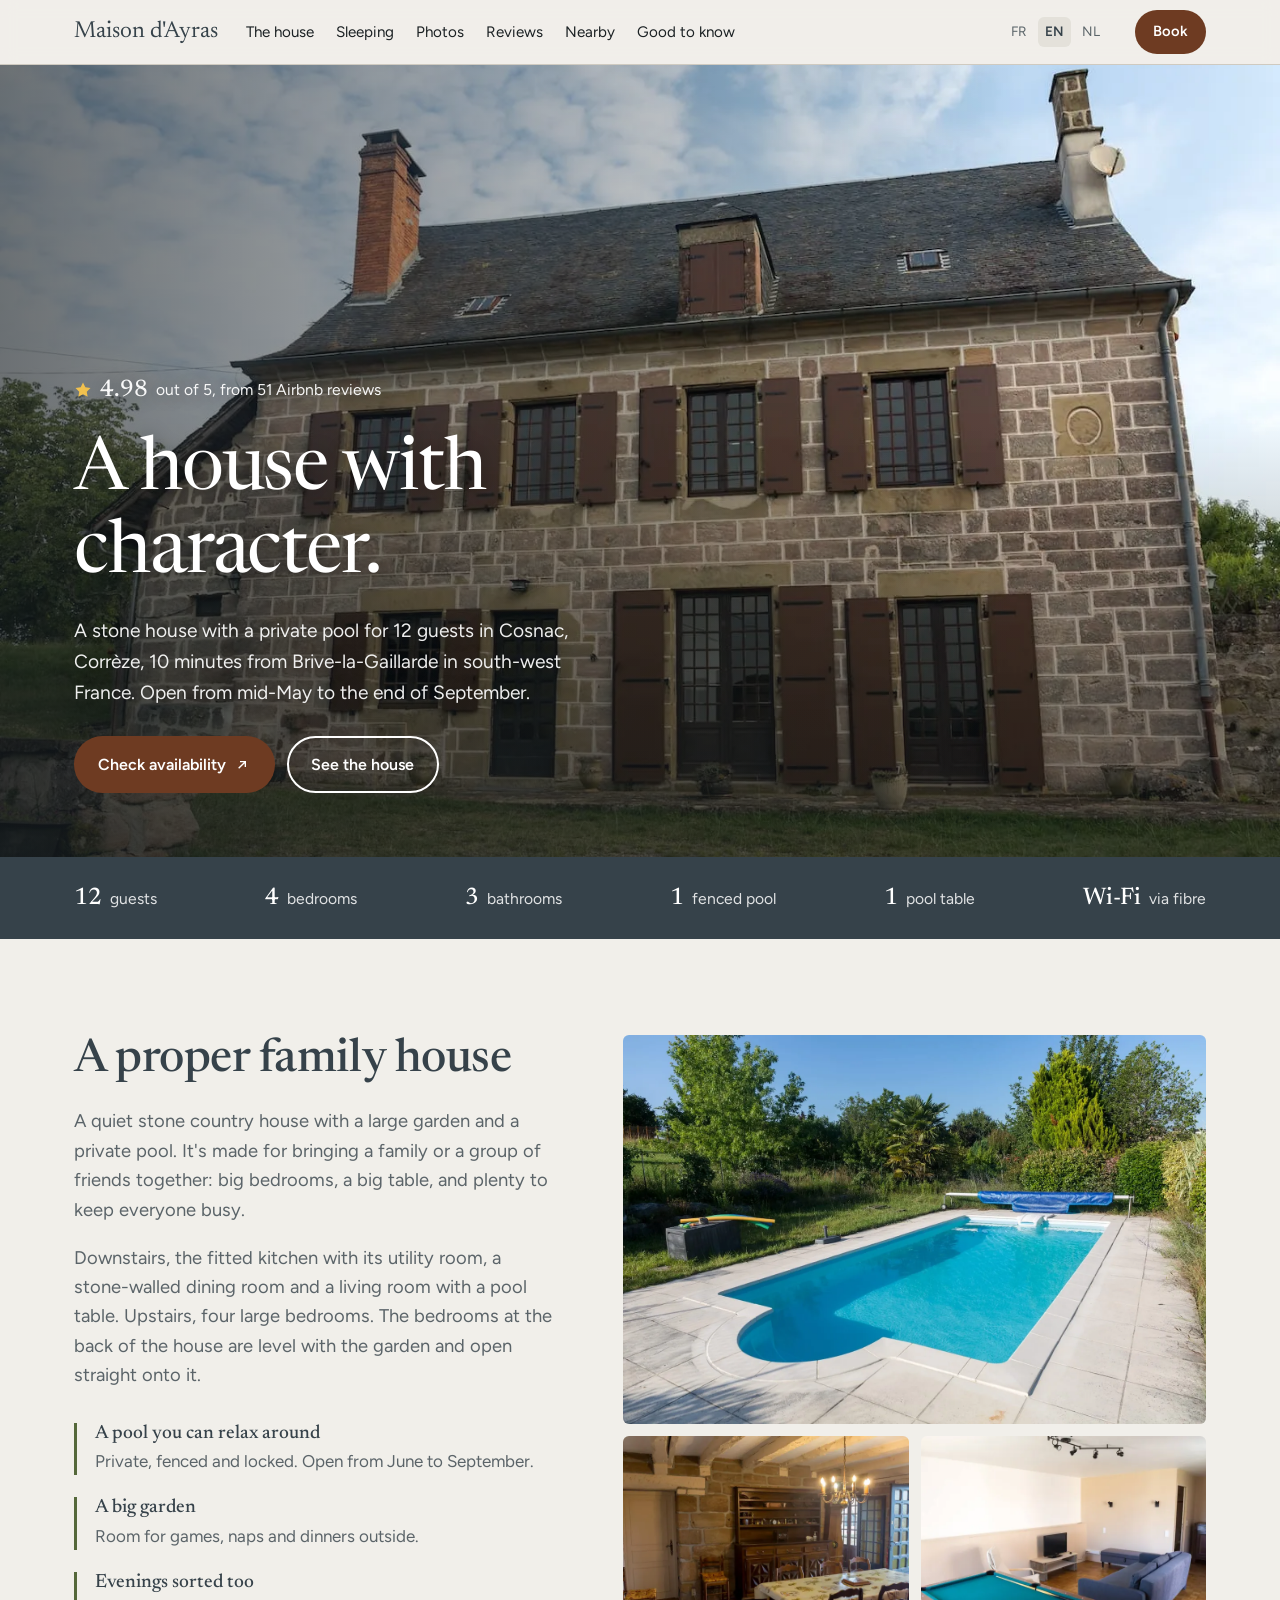
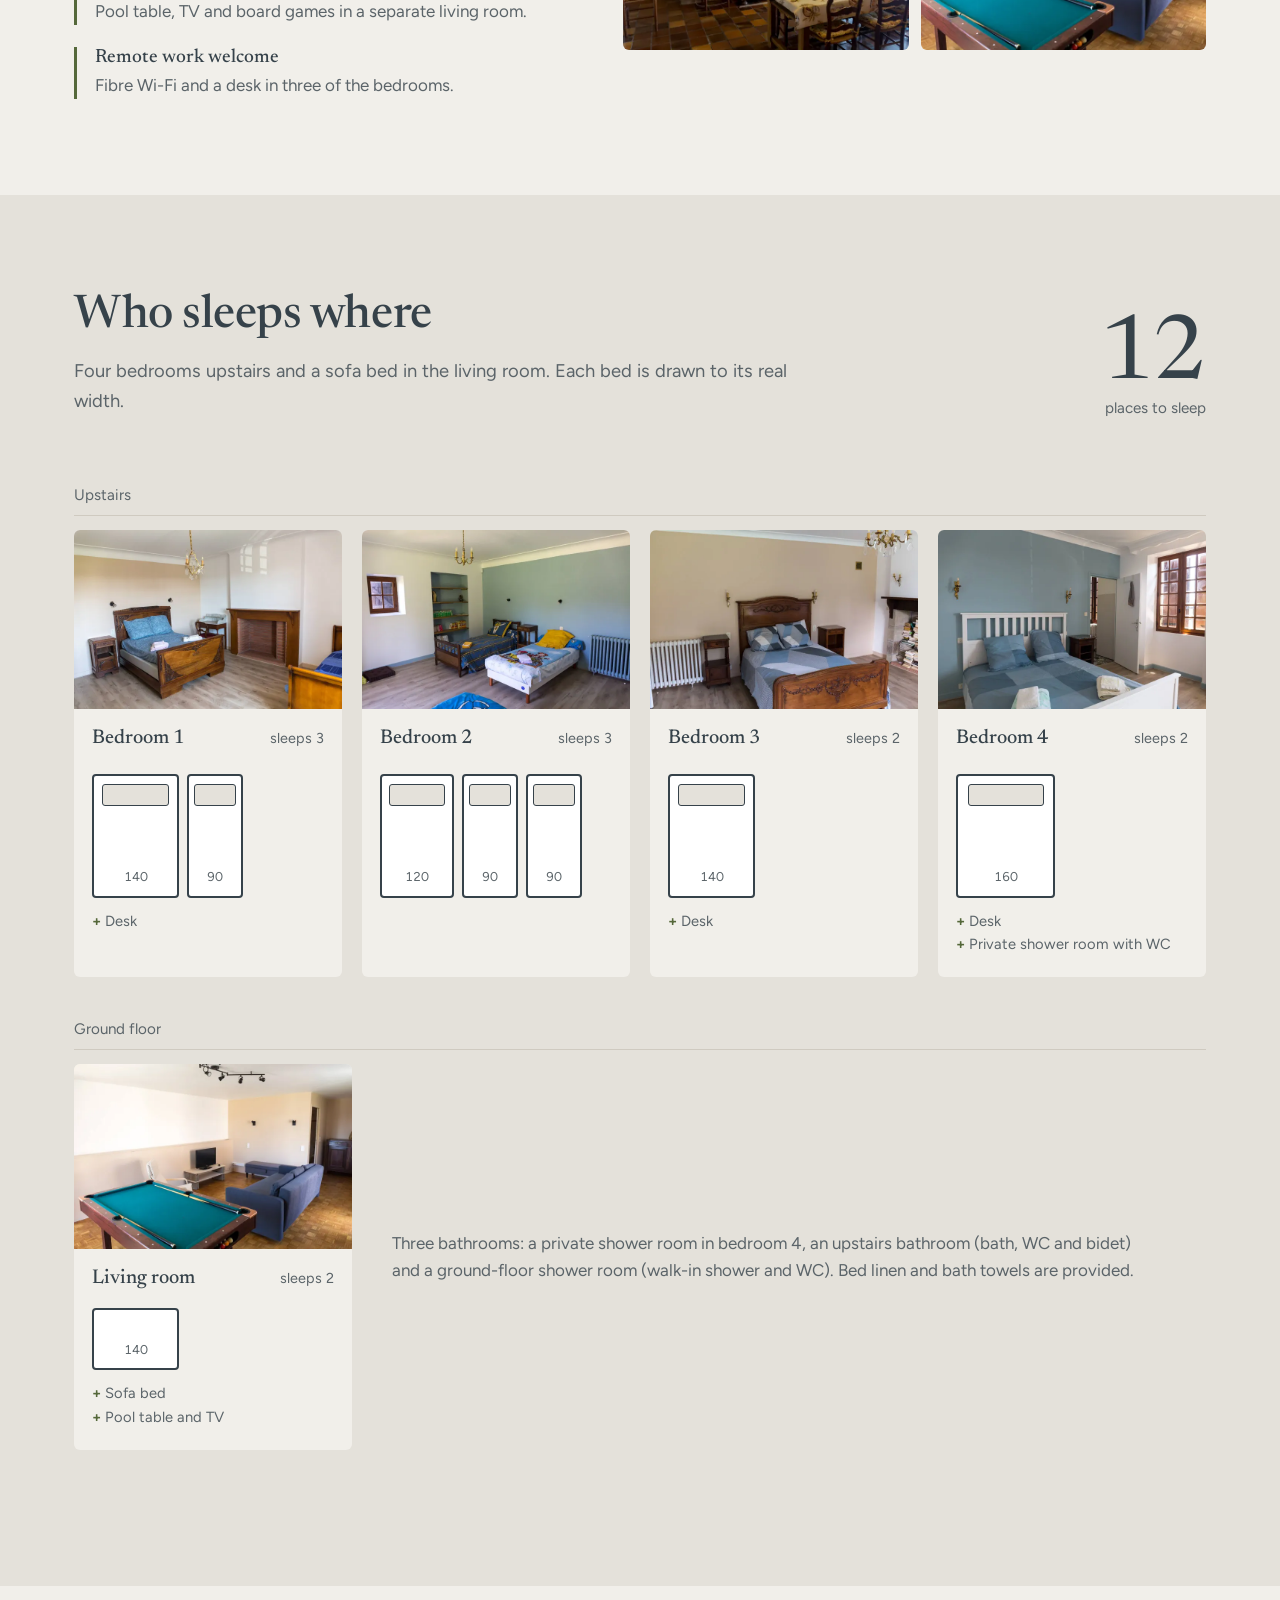
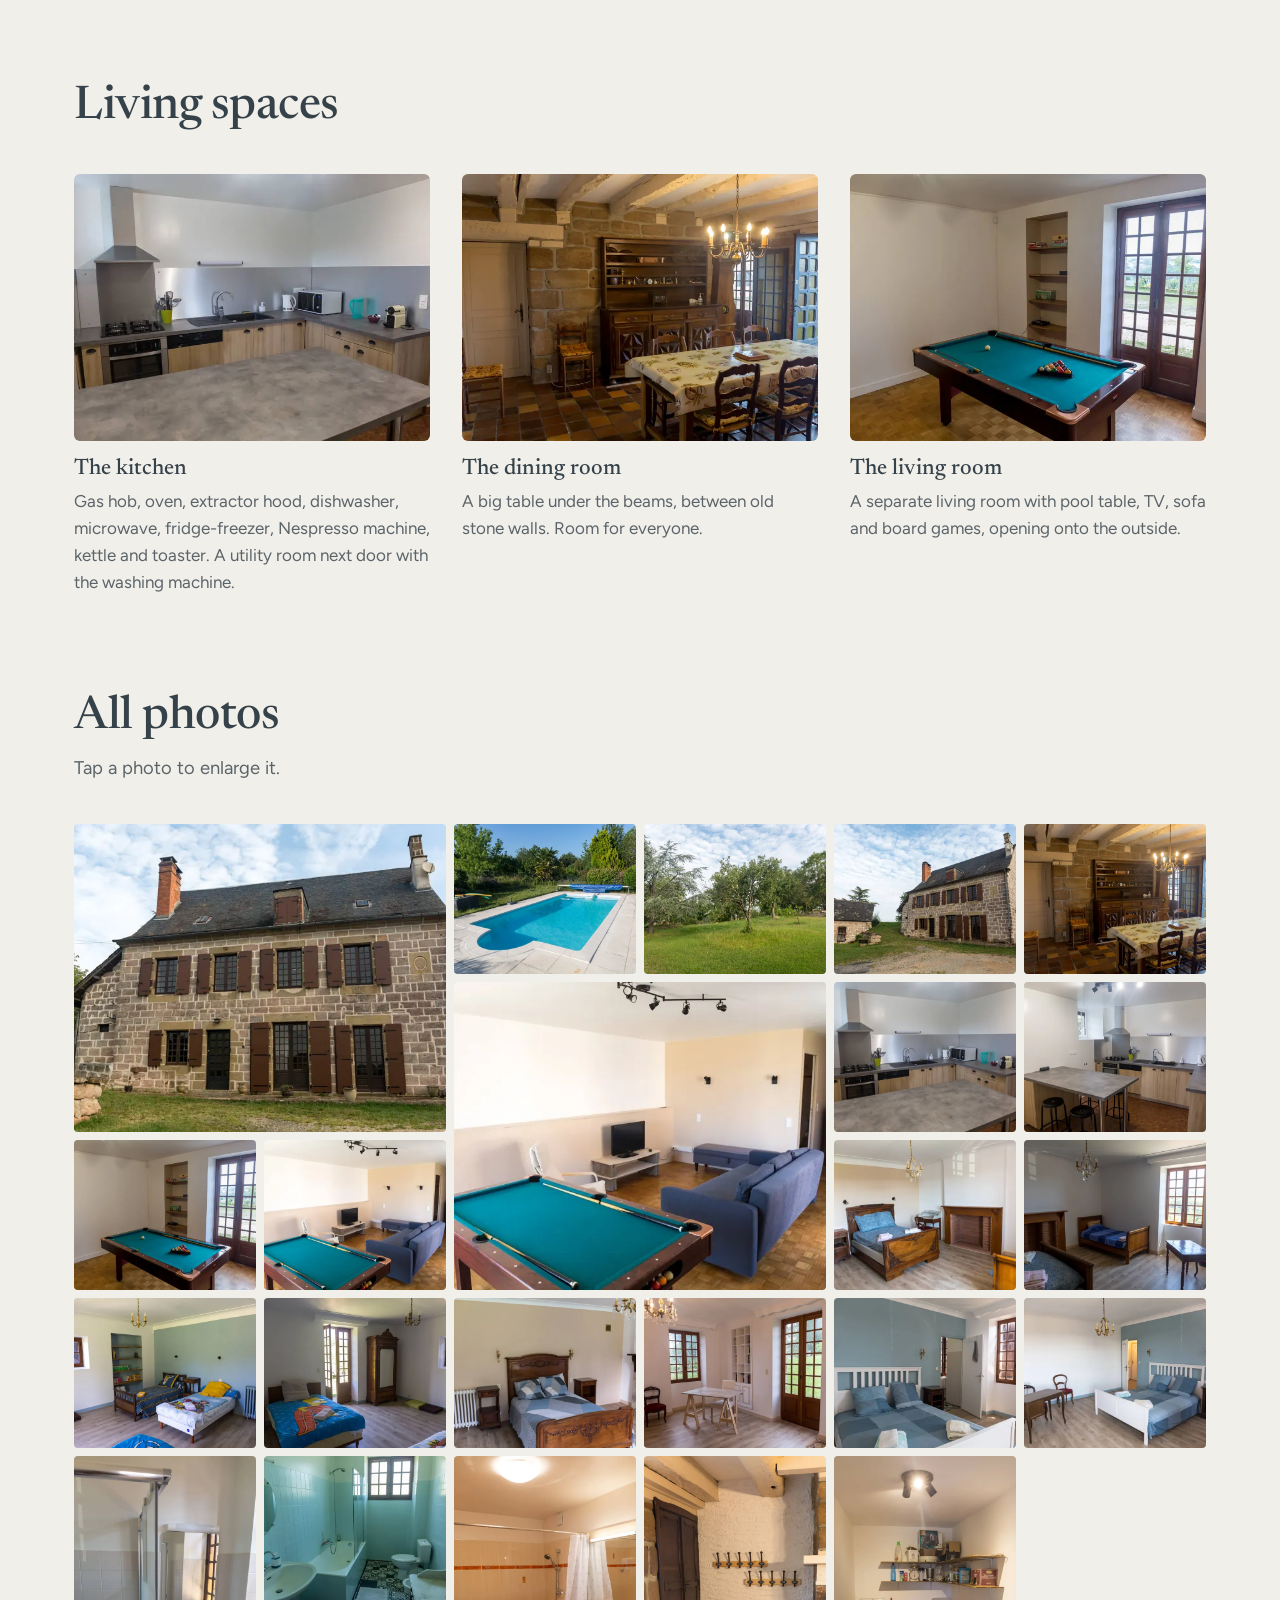
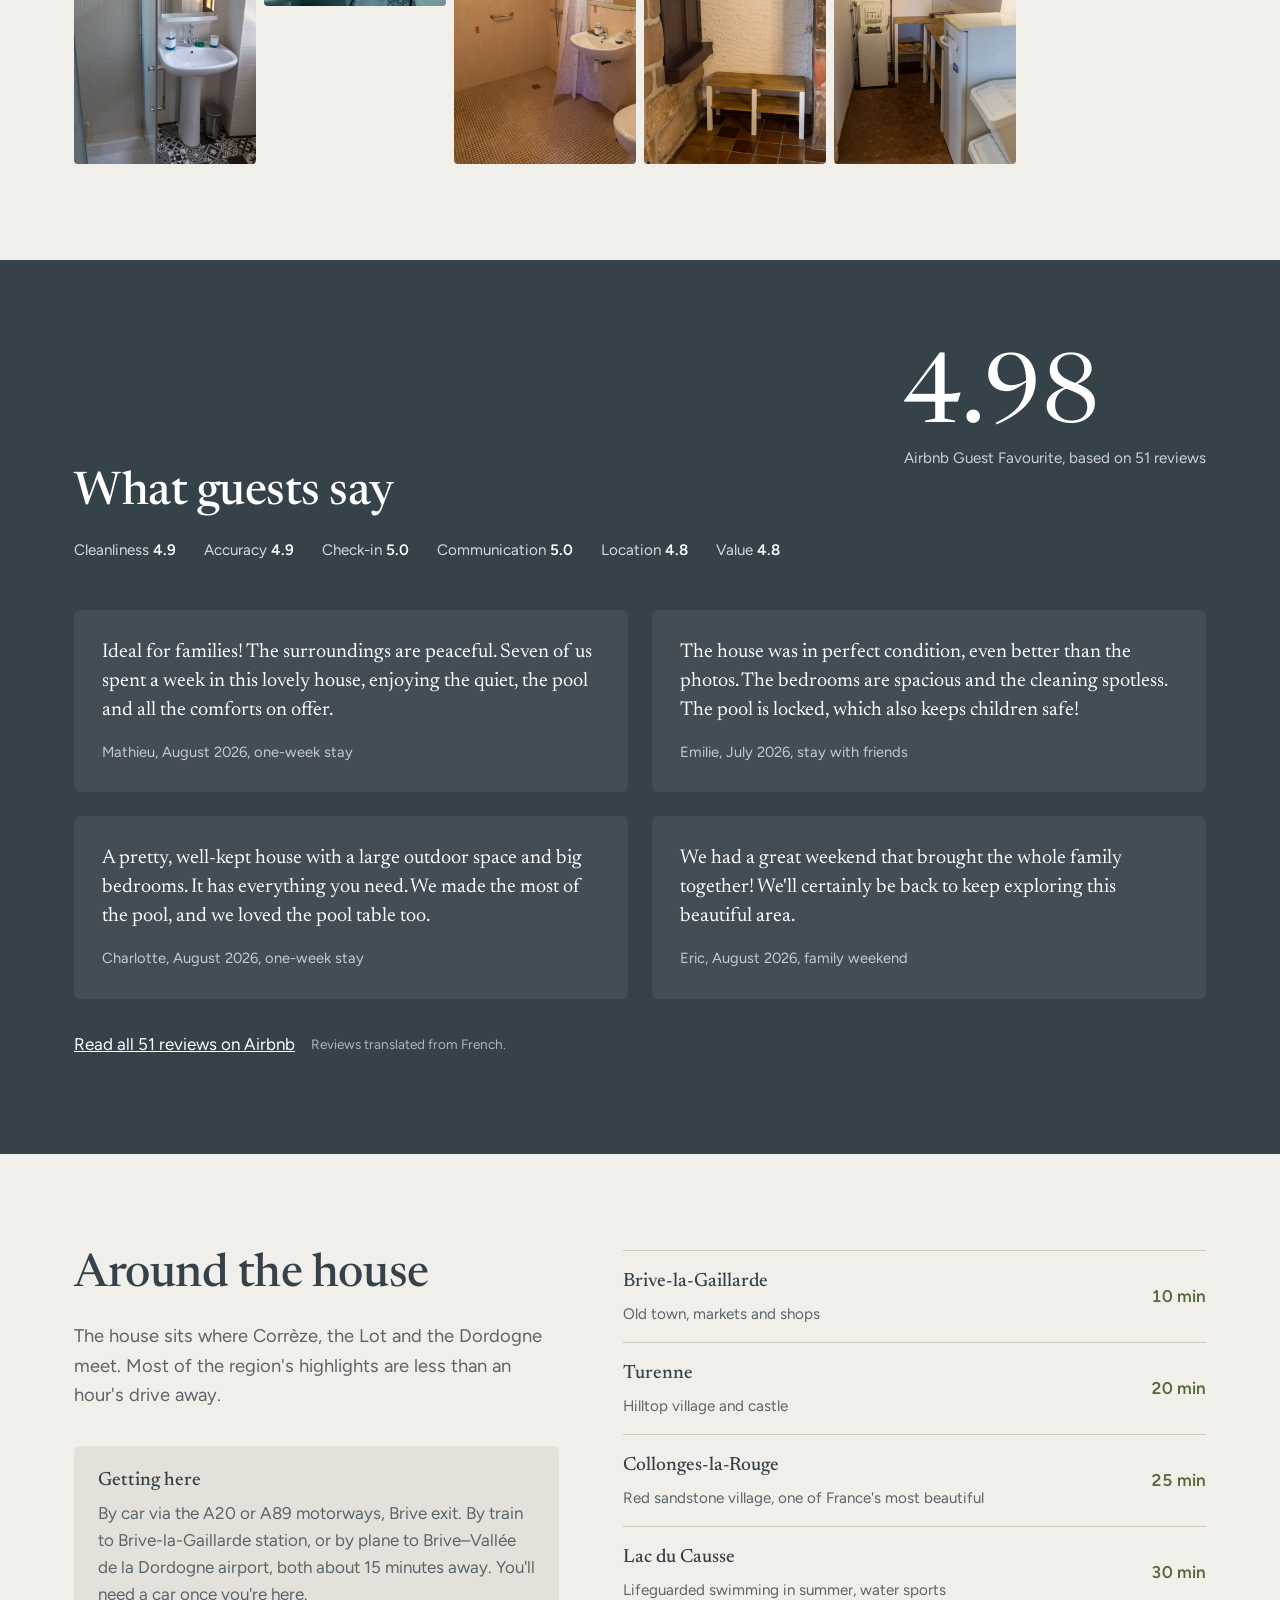
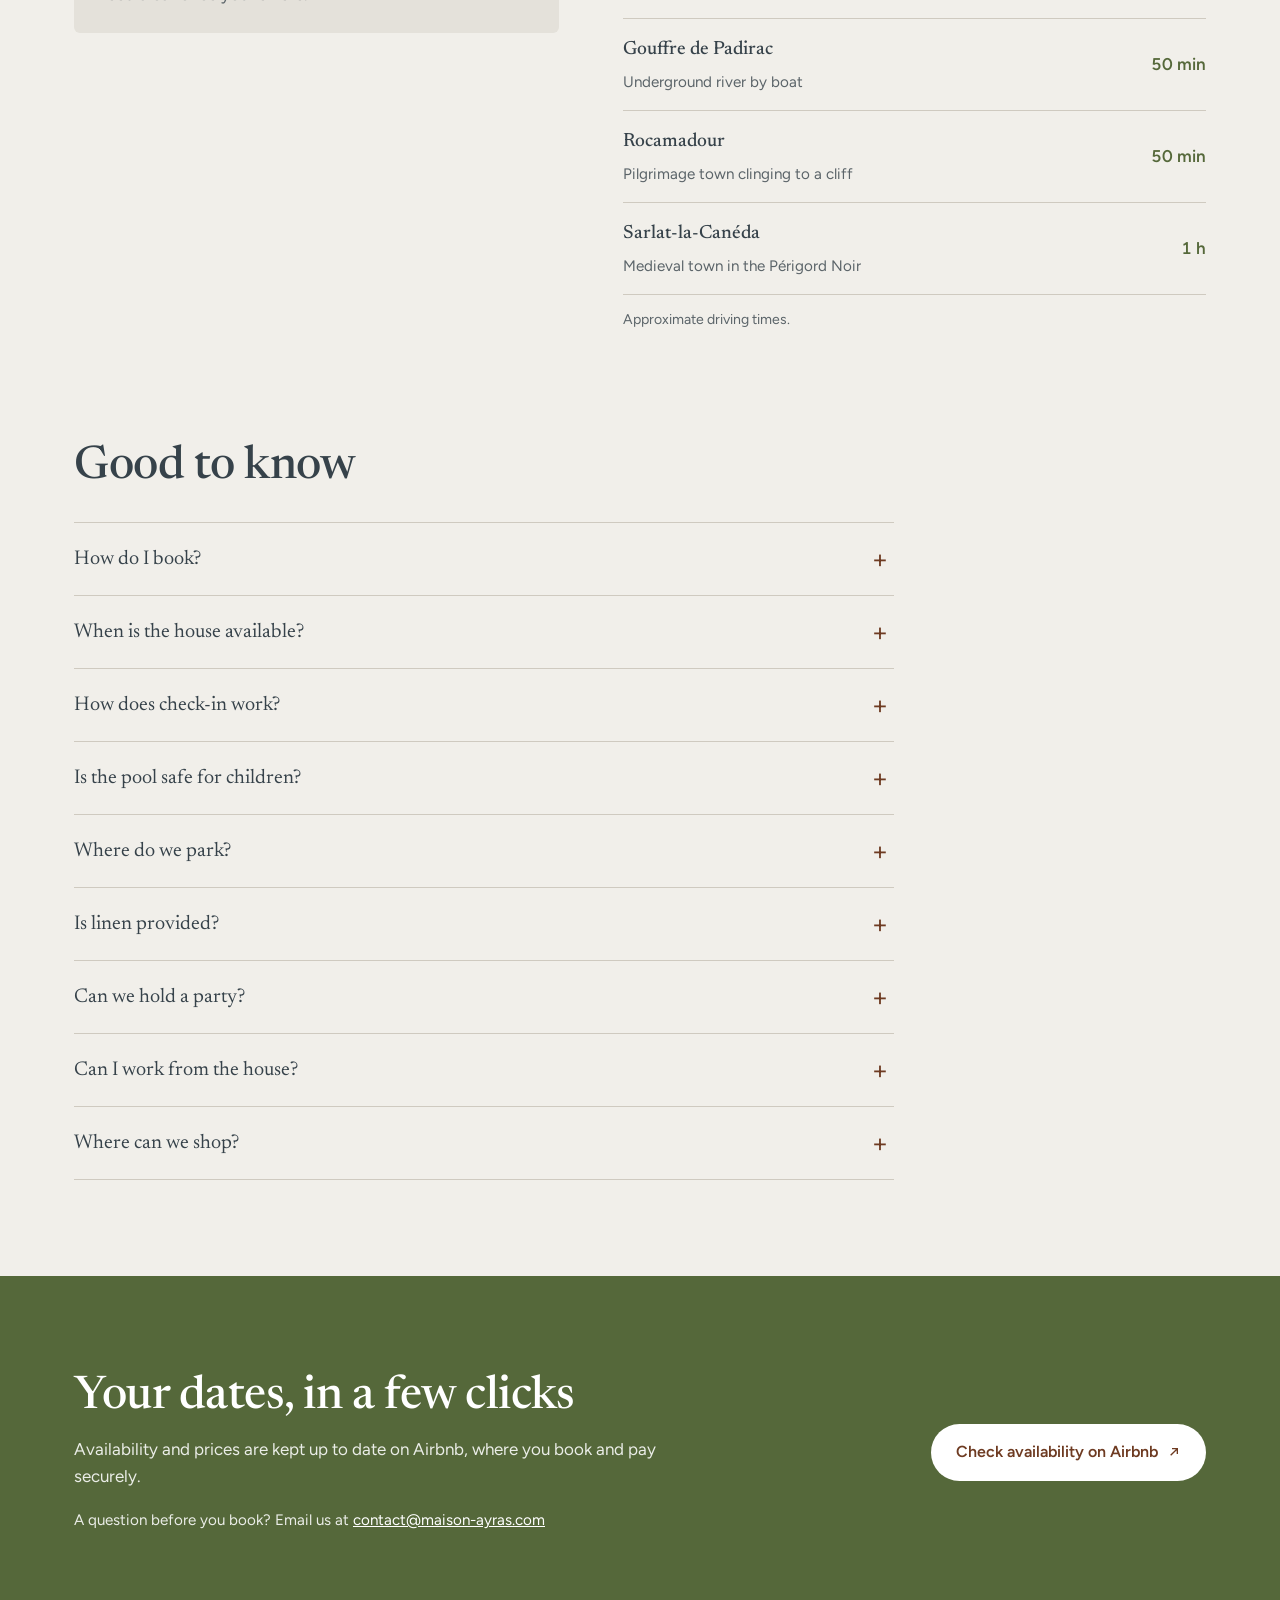
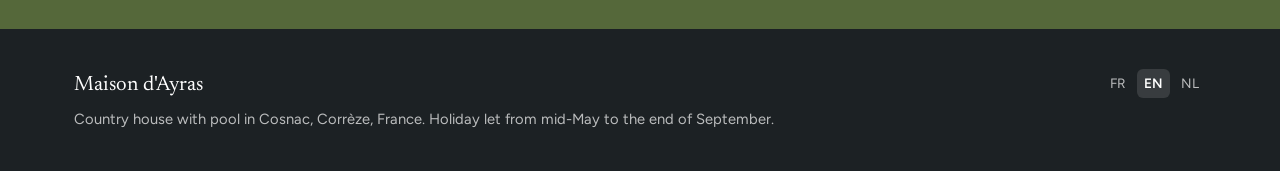
==== commit 881d359e: "Titre « Une maison de caractère », lac du Causse à 30 min Co-Authored-By: Claude Opus 5.5 <noreply@a" ====
--- a/docs/en/index.html
+++ b/docs/en/index.html
@@ -37,8 +37,8 @@
   <img src="../img/exterieur-1.webp" alt="" fetchpriority="high">
   <div class="wrap">
     <p class="rating"><svg viewBox="0 0 24 24" aria-hidden="true"><path d="m12 2 3.1 6.3 6.9 1-5 4.9 1.2 6.8L12 17.8 5.8 21l1.2-6.8-5-4.9 6.9-1z"/></svg><strong>4.98</strong> out of 5, from 51 Airbnb reviews</p>
-    <h1>A stone house, a private pool, and room for twelve.</h1>
-    <p class="hero-sub">A country house in Cosnac, Corrèze, 10 minutes from Brive-la-Gaillarde in south-west France. Open from mid-May to the end of September.</p>
+    <h1>A house with character.</h1>
+    <p class="hero-sub">A stone house with a private pool for 12 guests in Cosnac, Corrèze, 10 minutes from Brive-la-Gaillarde in south-west France. Open from mid-May to the end of September.</p>
     <div class="hero-actions">
       <a class="btn btn-primary" href="https://www.airbnb.com/rooms/51479937" rel="noopener" target="_blank">Check availability <svg viewBox="0 0 24 24" fill="none" stroke="currentColor" stroke-width="2" aria-hidden="true"><path d="M7 17 17 7M9 7h8v8"/></svg></a>
       <a class="btn btn-ghost" href="#maison">See the house</a>
@@ -142,7 +142,7 @@
       <p class="lede" style="margin-top:20px">The house sits where Corrèze, the Lot and the Dordogne meet. Most of the region&#x27;s highlights are less than an hour&#x27;s drive away.</p>
       <div class="getting"><h3>Getting here</h3><p>By car via the A20 or A89 motorways, Brive exit. By train to Brive-la-Gaillarde station, or by plane to Brive–Vallée de la Dordogne airport, both about 15 minutes away. You&#x27;ll need a car once you&#x27;re here.</p></div>
     </div>
-    <div><ul class="places"><li><b>Brive-la-Gaillarde</b><span>Old town, markets and shops</span><time>10 min</time></li><li><b>Lac du Causse</b><span>Lifeguarded swimming in summer, water sports</span><time>15 min</time></li><li><b>Turenne</b><span>Hilltop village and castle</span><time>20 min</time></li><li><b>Collonges-la-Rouge</b><span>Red sandstone village, one of France&#x27;s most beautiful</span><time>25 min</time></li><li><b>Gouffre de Padirac</b><span>Underground river by boat</span><time>50 min</time></li><li><b>Rocamadour</b><span>Pilgrimage town clinging to a cliff</span><time>50 min</time></li><li><b>Sarlat-la-Canéda</b><span>Medieval town in the Périgord Noir</span><time>1 h</time></li></ul><p class="note">Approximate driving times.</p></div>
+    <div><ul class="places"><li><b>Brive-la-Gaillarde</b><span>Old town, markets and shops</span><time>10 min</time></li><li><b>Turenne</b><span>Hilltop village and castle</span><time>20 min</time></li><li><b>Collonges-la-Rouge</b><span>Red sandstone village, one of France&#x27;s most beautiful</span><time>25 min</time></li><li><b>Lac du Causse</b><span>Lifeguarded swimming in summer, water sports</span><time>30 min</time></li><li><b>Gouffre de Padirac</b><span>Underground river by boat</span><time>50 min</time></li><li><b>Rocamadour</b><span>Pilgrimage town clinging to a cliff</span><time>50 min</time></li><li><b>Sarlat-la-Canéda</b><span>Medieval town in the Périgord Noir</span><time>1 h</time></li></ul><p class="note">Approximate driving times.</p></div>
   </div>
 </section>
 
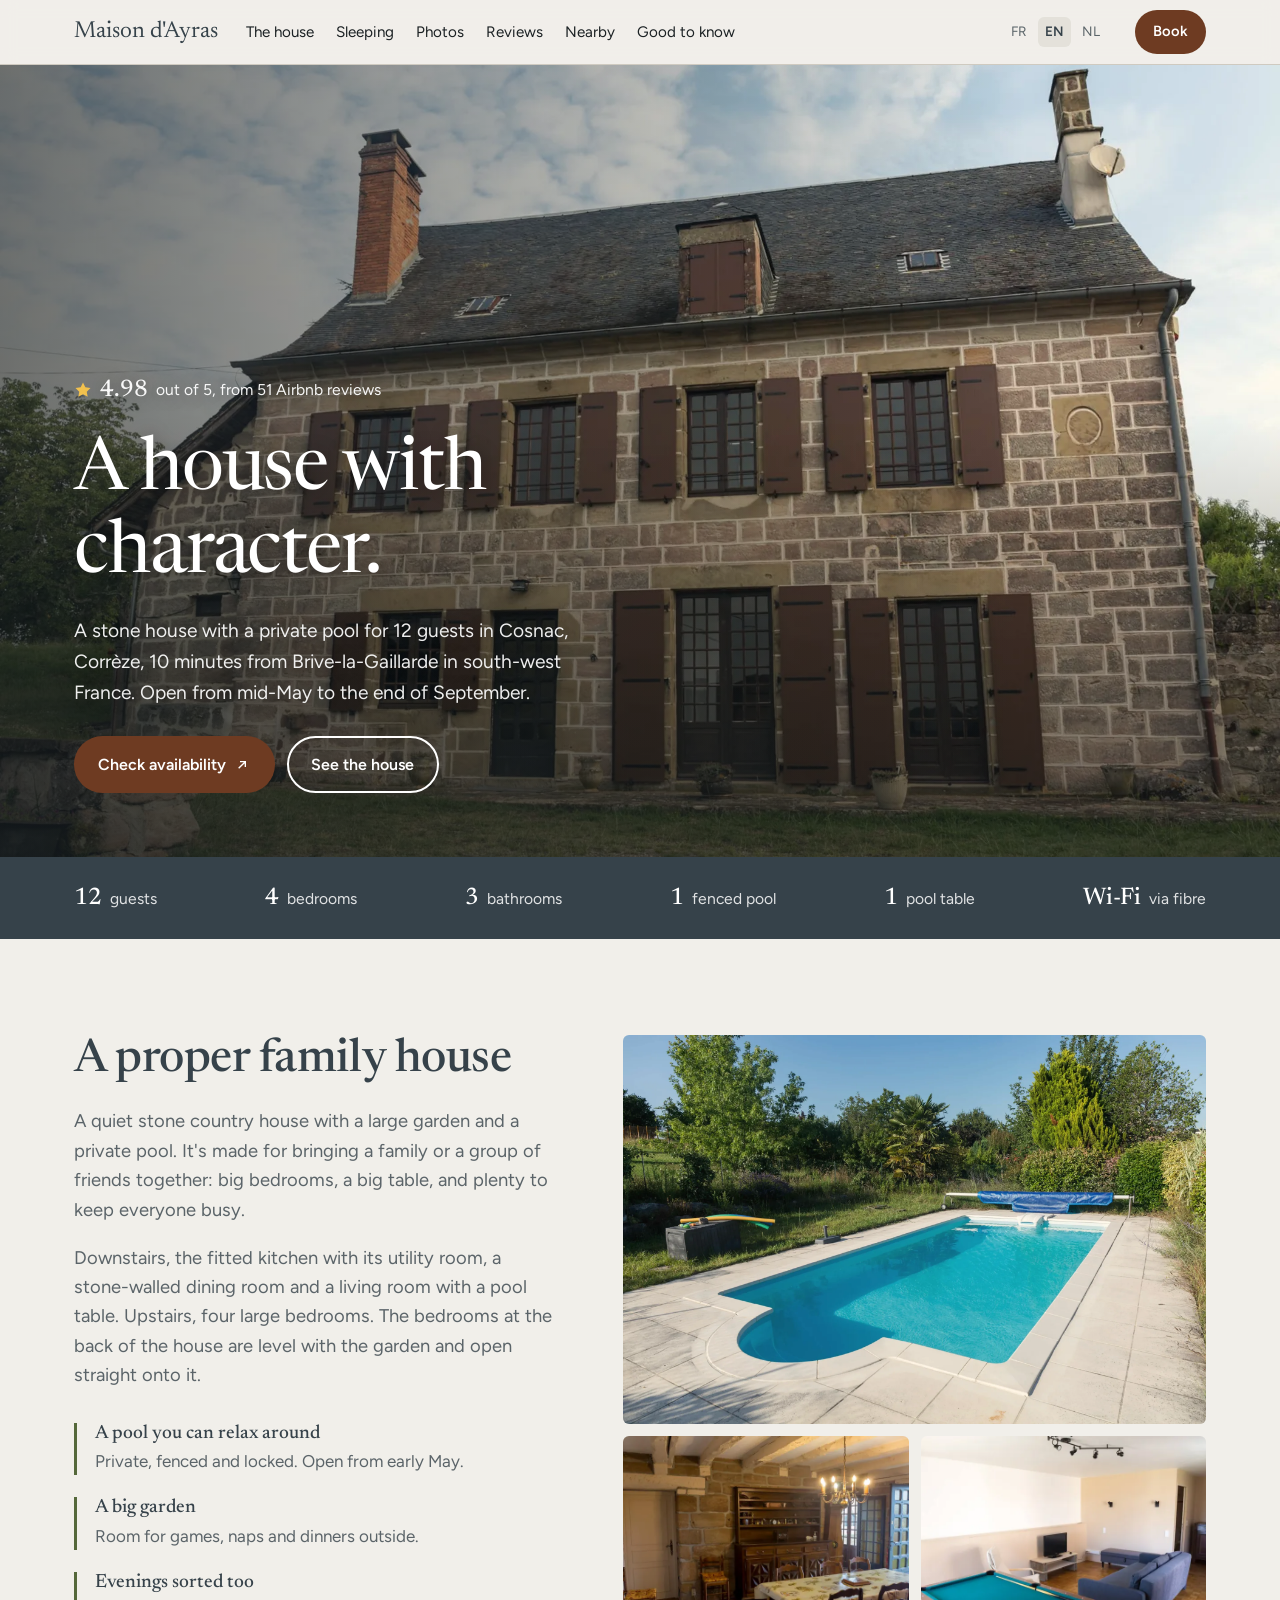
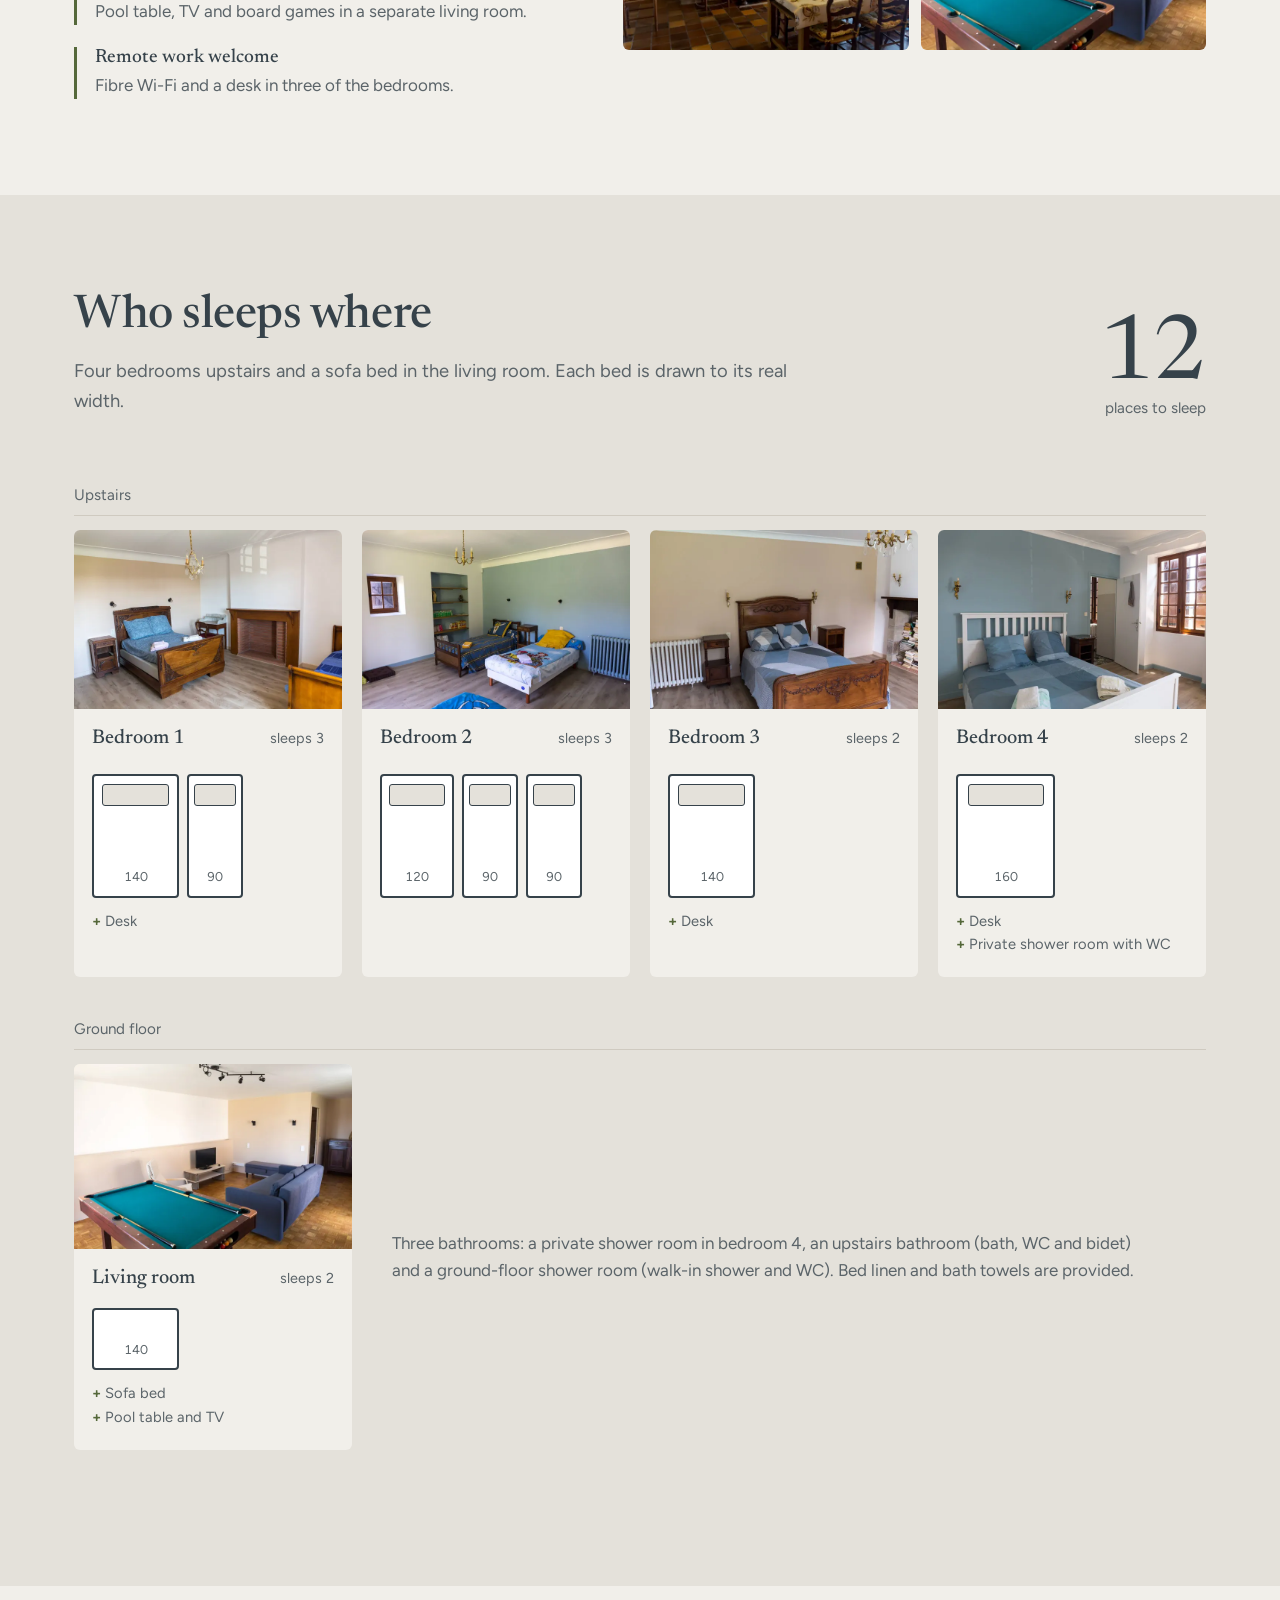
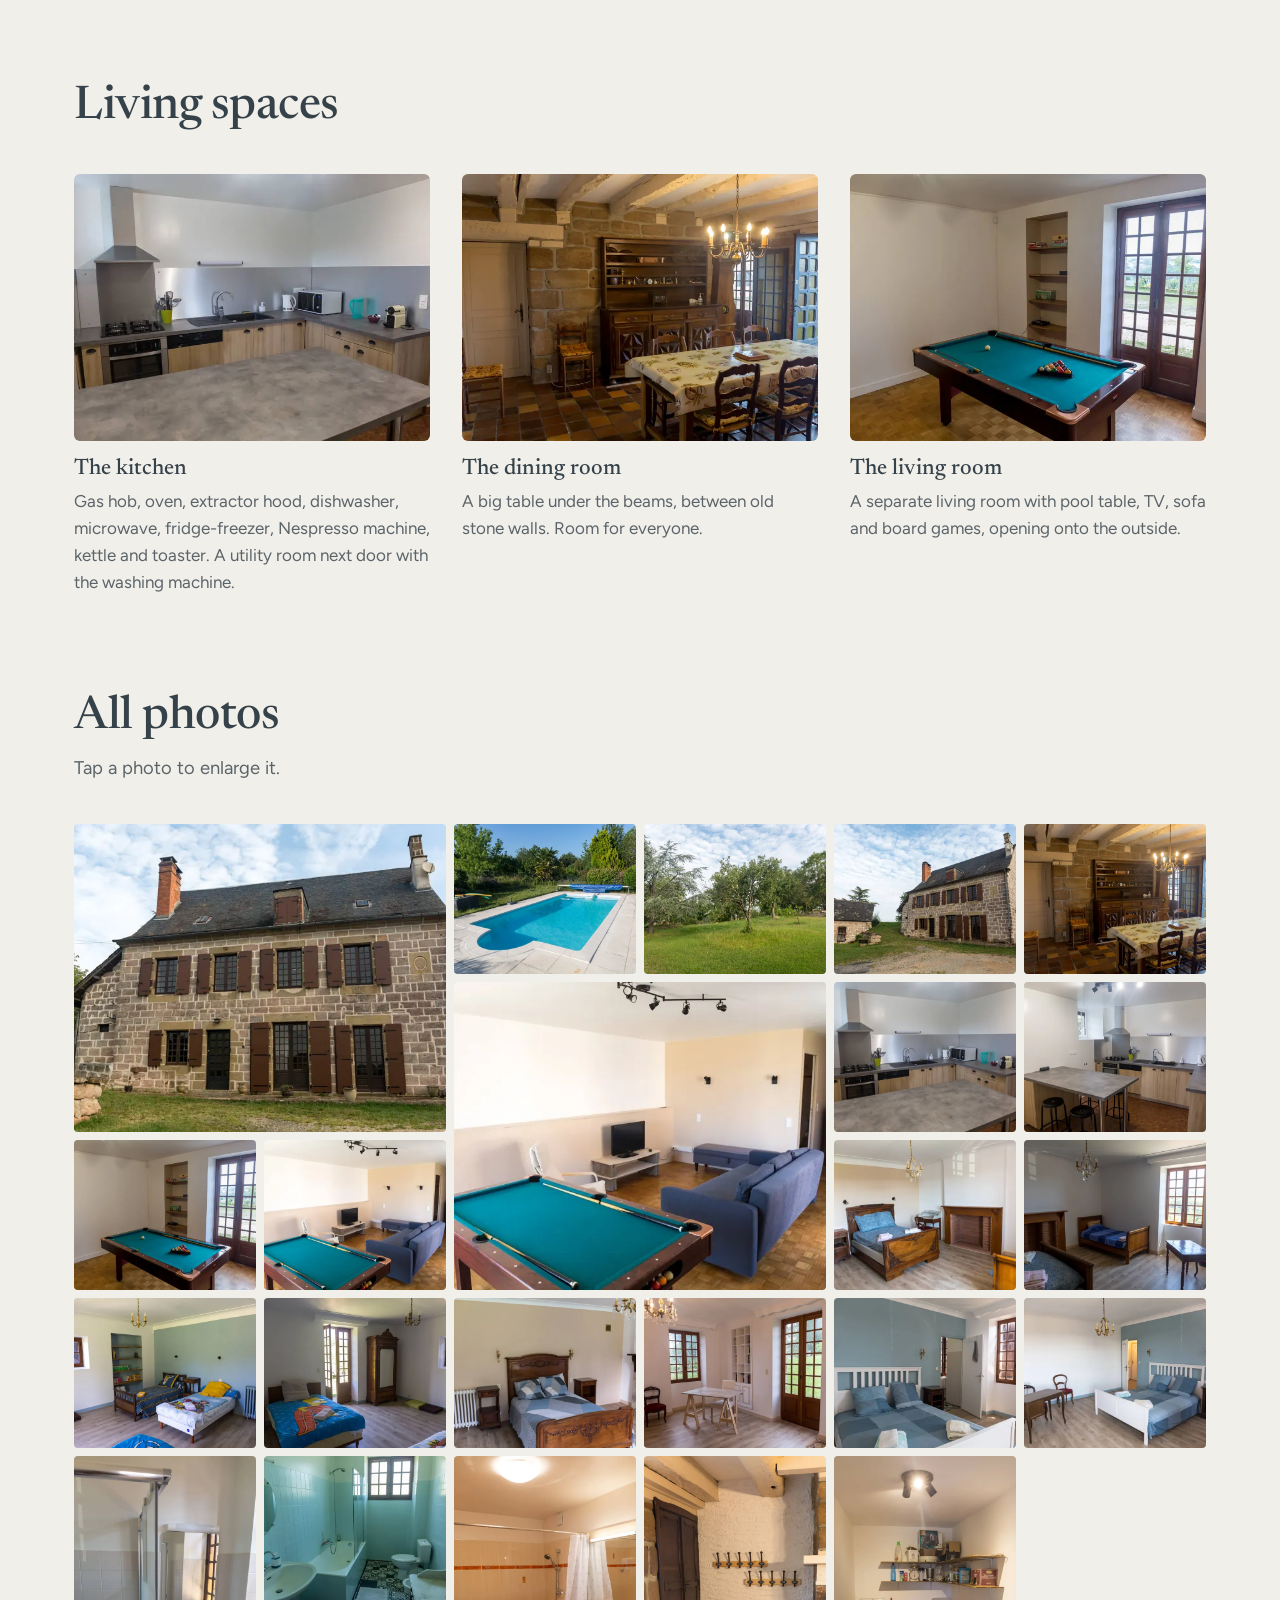
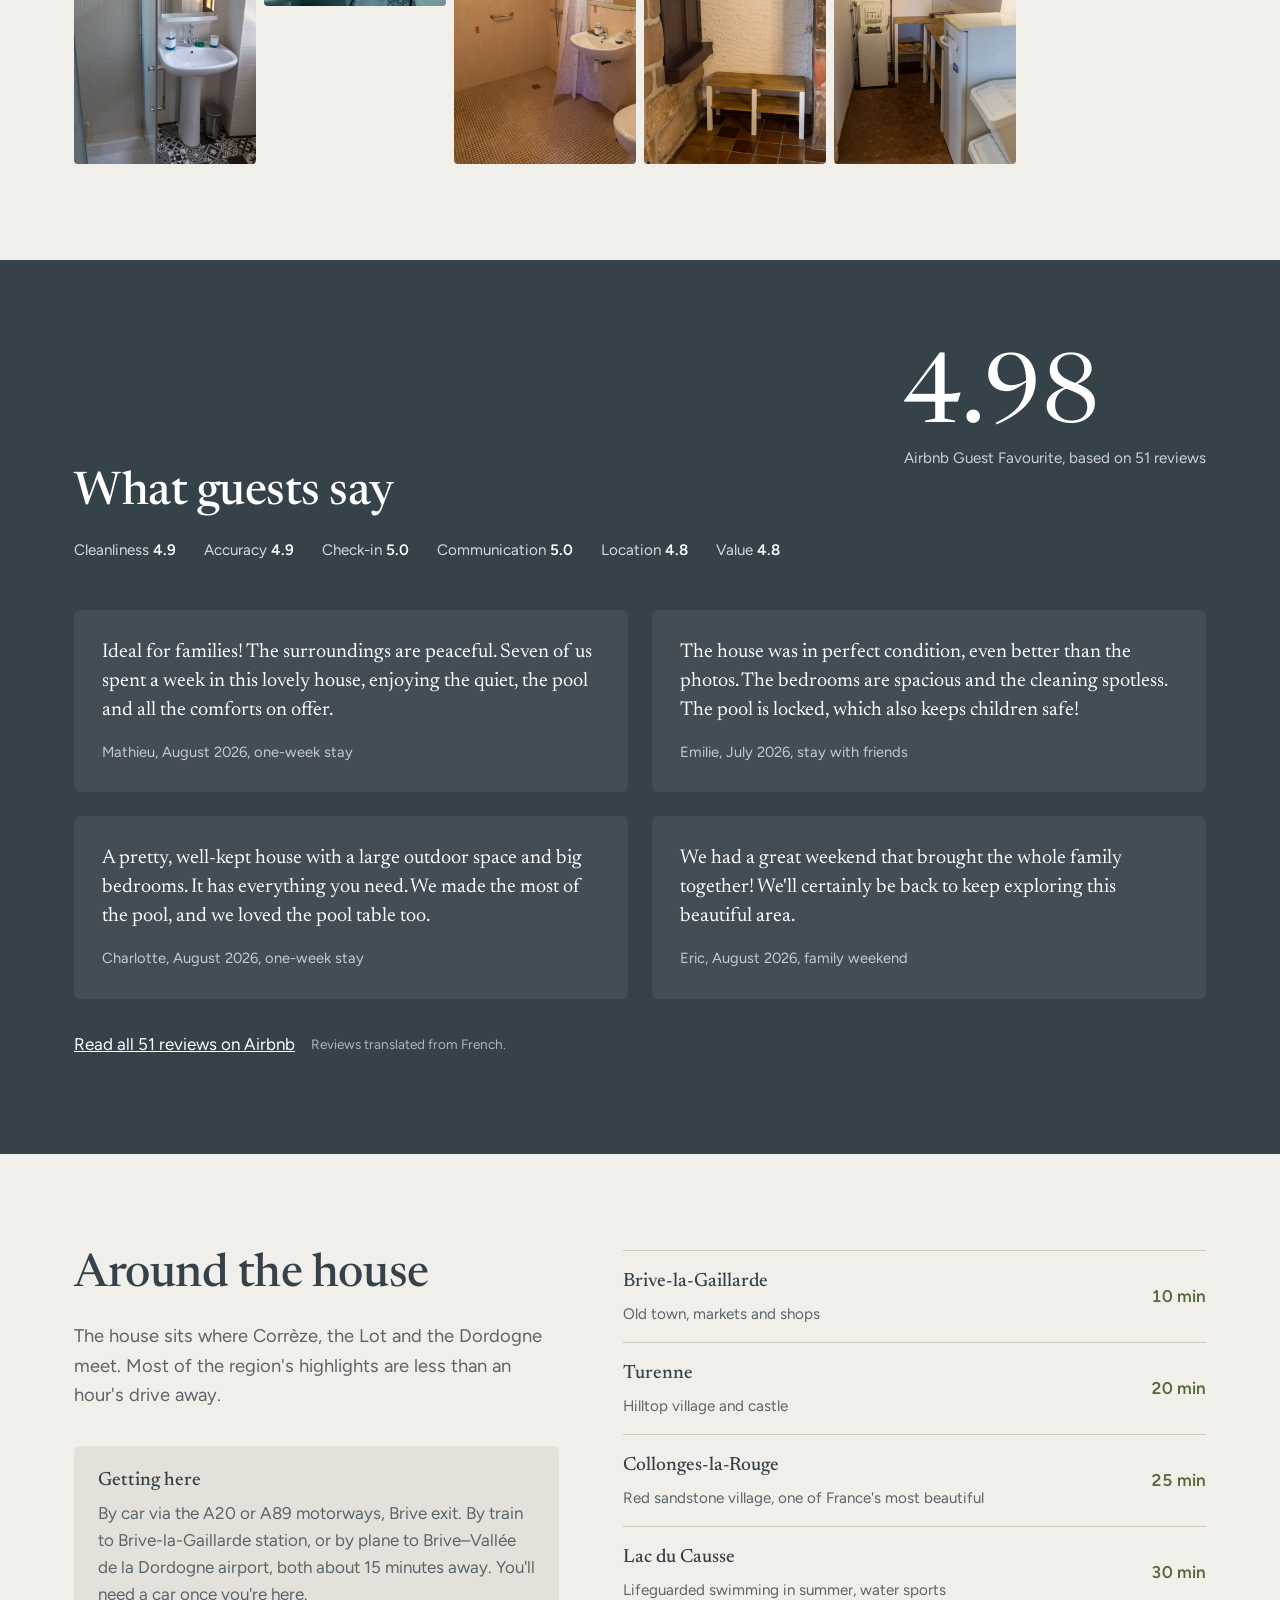
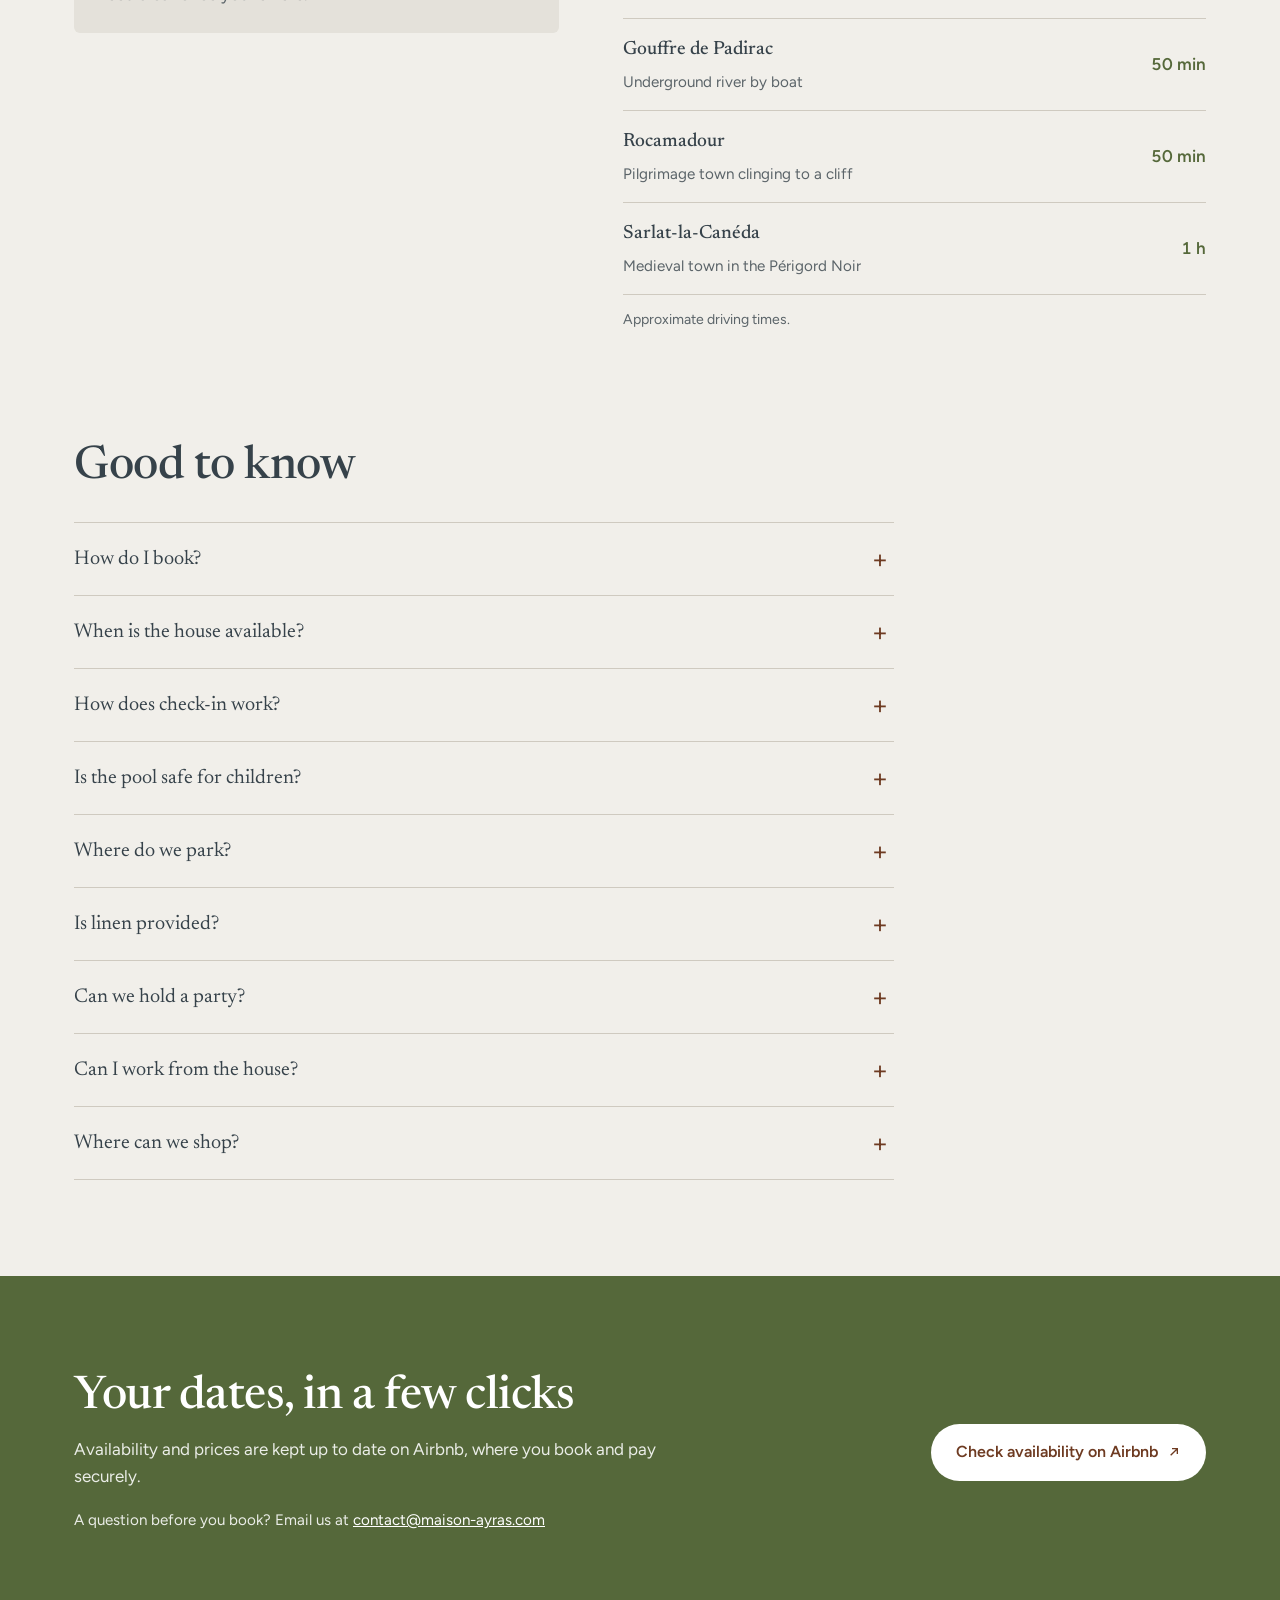
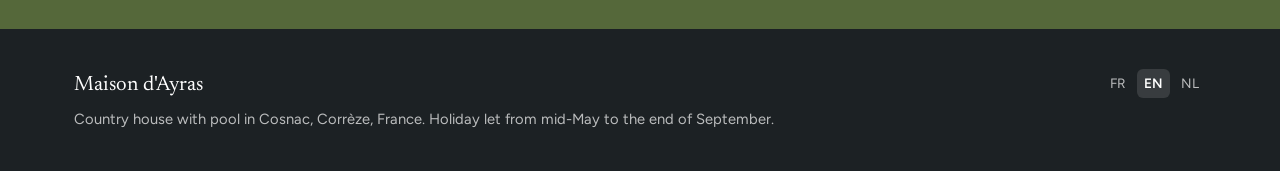
==== commit 3abf2343: "home page design 2" ====
--- a/docs/en/index.html
+++ b/docs/en/index.html
@@ -19,7 +19,7 @@
 <link rel="stylesheet" href="https://fonts.googleapis.com/css2?family=Figtree:wght@400;500;600;700&family=Newsreader:opsz,wght@6..72,400;6..72,500&display=swap">
 <link rel="stylesheet" href="../css/style.css">
 <link rel="preload" as="image" href="../img/exterieur-1.webp">
-<script type="application/ld+json">{"@context": "https://schema.org", "@type": "VacationRental", "name": "Maison d'Ayras", "description": "Stone country house in Cosnac (Corrèze, south-west France), 10 minutes from Brive-la-Gaillarde: 4 bedrooms, sleeps 12, fenced private pool, pool table, large garden. Available mid-May to end of September.", "url": "https://www.maison-ayras.com/en/", "image": "https://www.maison-ayras.com/img/exterieur-1.webp", "address": {"@type": "PostalAddress", "addressLocality": "Cosnac", "postalCode": "19360", "addressRegion": "Corrèze", "addressCountry": "FR"}, "containsPlace": {"@type": "Accommodation", "numberOfBedrooms": 4, "numberOfBathroomsTotal": 3, "occupancy": {"@type": "QuantitativeValue", "maxValue": 12}, "amenityFeature": [{"@type": "LocationFeatureSpecification", "name": "Pool", "value": true}, {"@type": "LocationFeatureSpecification", "name": "Wifi", "value": true}, {"@type": "LocationFeatureSpecification", "name": "Free parking", "value": true}, {"@type": "LocationFeatureSpecification", "name": "Garden", "value": true}]}}</script>
+<script type="application/ld+json">{"@context": "https://schema.org", "@type": "VacationRental", "name": "Maison d'Ayras", "identifier": "maison-ayras", "additionalType": "House", "description": "Stone country house in Cosnac (Corrèze, south-west France), 10 minutes from Brive-la-Gaillarde: 4 bedrooms, sleeps 12, fenced private pool, pool table, large garden. Available mid-May to end of September.", "url": "https://www.maison-ayras.com/en/", "image": ["https://www.maison-ayras.com/img/exterieur-1.webp", "https://www.maison-ayras.com/img/piscine.webp", "https://www.maison-ayras.com/img/jardin.webp", "https://www.maison-ayras.com/img/exterieur-2.webp", "https://www.maison-ayras.com/img/repas-1.webp", "https://www.maison-ayras.com/img/salon-1.webp", "https://www.maison-ayras.com/img/cuisine-1.webp", "https://www.maison-ayras.com/img/cuisine-2.webp", "https://www.maison-ayras.com/img/salon-2.webp", "https://www.maison-ayras.com/img/extra-1.webp", "https://www.maison-ayras.com/img/ch1-1.webp", "https://www.maison-ayras.com/img/ch1-2.webp", "https://www.maison-ayras.com/img/ch2-1.webp", "https://www.maison-ayras.com/img/ch2-2.webp", "https://www.maison-ayras.com/img/ch3-1.webp", "https://www.maison-ayras.com/img/ch3-2.webp", "https://www.maison-ayras.com/img/ch4-1.webp", "https://www.maison-ayras.com/img/ch4-2.webp", "https://www.maison-ayras.com/img/sdb-ch4.webp", "https://www.maison-ayras.com/img/sdb-etage.webp", "https://www.maison-ayras.com/img/sdb-rdc.webp", "https://www.maison-ayras.com/img/repas-2.webp", "https://www.maison-ayras.com/img/cellier.webp"], "geo": {"@type": "GeoCoordinates", "latitude": 45.13471, "longitude": 1.58461}, "address": {"@type": "PostalAddress", "addressLocality": "Cosnac", "postalCode": "19360", "addressRegion": "Corrèze", "addressCountry": "FR"}, "checkinTime": "17:00:00+02:00", "checkoutTime": "10:00:00+02:00", "knowsLanguage": ["fr", "en"], "containsPlace": {"@type": "Accommodation", "additionalType": "EntirePlace", "numberOfBedrooms": 4, "numberOfBathroomsTotal": 3, "occupancy": {"@type": "QuantitativeValue", "value": 12}, "floorSize": {"@type": "QuantitativeValue", "value": 220, "unitCode": "MTK"}, "bed": [{"@type": "BedDetails", "typeOfBed": "Double", "numberOfBeds": 3}, {"@type": "BedDetails", "typeOfBed": "Single", "numberOfBeds": 3}, {"@type": "BedDetails", "typeOfBed": "SemiDouble", "numberOfBeds": 1}, {"@type": "BedDetails", "typeOfBed": "Queen", "numberOfBeds": 1}], "amenityFeature": [{"@type": "LocationFeatureSpecification", "name": "pool", "value": true}, {"@type": "LocationFeatureSpecification", "name": "wifi", "value": true}, {"@type": "LocationFeatureSpecification", "name": "tv", "value": true}, {"@type": "LocationFeatureSpecification", "name": "kitchen", "value": true}, {"@type": "LocationFeatureSpecification", "name": "ovenStove", "value": true}, {"@type": "LocationFeatureSpecification", "name": "microwave", "value": true}, {"@type": "LocationFeatureSpecification", "name": "washerDryer", "value": true}, {"@type": "LocationFeatureSpecification", "name": "selfCheckinCheckout", "value": true}, {"@type": "LocationFeatureSpecification", "name": "parkingType", "value": "Free"}]}}</script>
 </head>
 <body>
 <header class="site-header">
@@ -53,7 +53,7 @@
     <div>
       <h2>A proper family house</h2>
       <div class="lede" style="margin-top:20px"><p>A quiet stone country house with a large garden and a private pool. It&#x27;s made for bringing a family or a group of friends together: big bedrooms, a big table, and plenty to keep everyone busy.</p><p>Downstairs, the fitted kitchen with its utility room, a stone-walled dining room and a living room with a pool table. Upstairs, four large bedrooms. The bedrooms at the back of the house are level with the garden and open straight onto it.</p></div>
-      <ul class="reasons"><li><h3>A pool you can relax around</h3><p>Private, fenced and locked. Open from June to September.</p></li><li><h3>A big garden</h3><p>Room for games, naps and dinners outside.</p></li><li><h3>Evenings sorted too</h3><p>Pool table, TV and board games in a separate living room.</p></li><li><h3>Remote work welcome</h3><p>Fibre Wi-Fi and a desk in three of the bedrooms.</p></li></ul>
+      <ul class="reasons"><li><h3>A pool you can relax around</h3><p>Private, fenced and locked. Open from early May.</p></li><li><h3>A big garden</h3><p>Room for games, naps and dinners outside.</p></li><li><h3>Evenings sorted too</h3><p>Pool table, TV and board games in a separate living room.</p></li><li><h3>Remote work welcome</h3><p>Fibre Wi-Fi and a desk in three of the bedrooms.</p></li></ul>
     </div>
     <div class="photos">
       <img src="../img/piscine.webp" alt="The fenced pool and garden" loading="lazy" width="1600" height="1067">
@@ -149,7 +149,7 @@
 <section class="section" id="infos" style="padding-top:0">
   <div class="wrap">
     <h2 style="margin-bottom:28px">Good to know</h2>
-    <div class="faq"><details><summary>How do I book?</summary><p>Bookings, payment and cancellation terms are handled by Airbnb. The “Check availability” button takes you straight there, with up-to-date prices for your dates.</p></details><details><summary>When is the house available?</summary><p>The house is let from mid-May to the end of September.</p></details><details><summary>How does check-in work?</summary><p>Check-in from 5 pm, on your own with a secure key box, so you can arrive whenever suits you. Check-out by 10 am.</p></details><details><summary>Is the pool safe for children?</summary><p>Yes. It&#x27;s private, fenced and locked. It&#x27;s open from June to September, so it isn&#x27;t running yet for stays in May.</p></details><details><summary>Where do we park?</summary><p>In the large courtyard in front of the house, which easily takes several cars.</p></details><details><summary>Is linen provided?</summary><p>Yes, bed linen and bath towels are included.</p></details><details><summary>Can we hold a party?</summary><p>The house welcomes families and groups of friends, but parties and events aren&#x27;t allowed.</p></details><details><summary>Can I work from the house?</summary><p>Yes: the Wi-Fi runs on fibre, and three bedrooms have a desk.</p></details><details><summary>Where can we shop?</summary><p>Supermarkets in Brive are about ten minutes away by car.</p></details></div>
+    <div class="faq"><details><summary>How do I book?</summary><p>Bookings, payment and cancellation terms are handled by Airbnb. The “Check availability” button takes you straight there, with up-to-date prices for your dates.</p></details><details><summary>When is the house available?</summary><p>The house is let from mid-May to the end of September.</p></details><details><summary>How does check-in work?</summary><p>Check-in from 5 pm, on your own with a secure key box, so you can arrive whenever suits you. Check-out by 10 am.</p></details><details><summary>Is the pool safe for children?</summary><p>Yes. It&#x27;s private, fenced and locked. It&#x27;s open from early May. The grounds are fenced too.</p></details><details><summary>Where do we park?</summary><p>In the large courtyard in front of the house, which easily takes several cars.</p></details><details><summary>Is linen provided?</summary><p>Yes, bed linen and bath towels are included.</p></details><details><summary>Can we hold a party?</summary><p>The house welcomes families and groups of friends, but parties and events aren&#x27;t allowed.</p></details><details><summary>Can I work from the house?</summary><p>Yes: the Wi-Fi runs on fibre, and three bedrooms have a desk.</p></details><details><summary>Where can we shop?</summary><p>Supermarkets in Brive are about ten minutes away by car.</p></details></div>
   </div>
 </section>
 
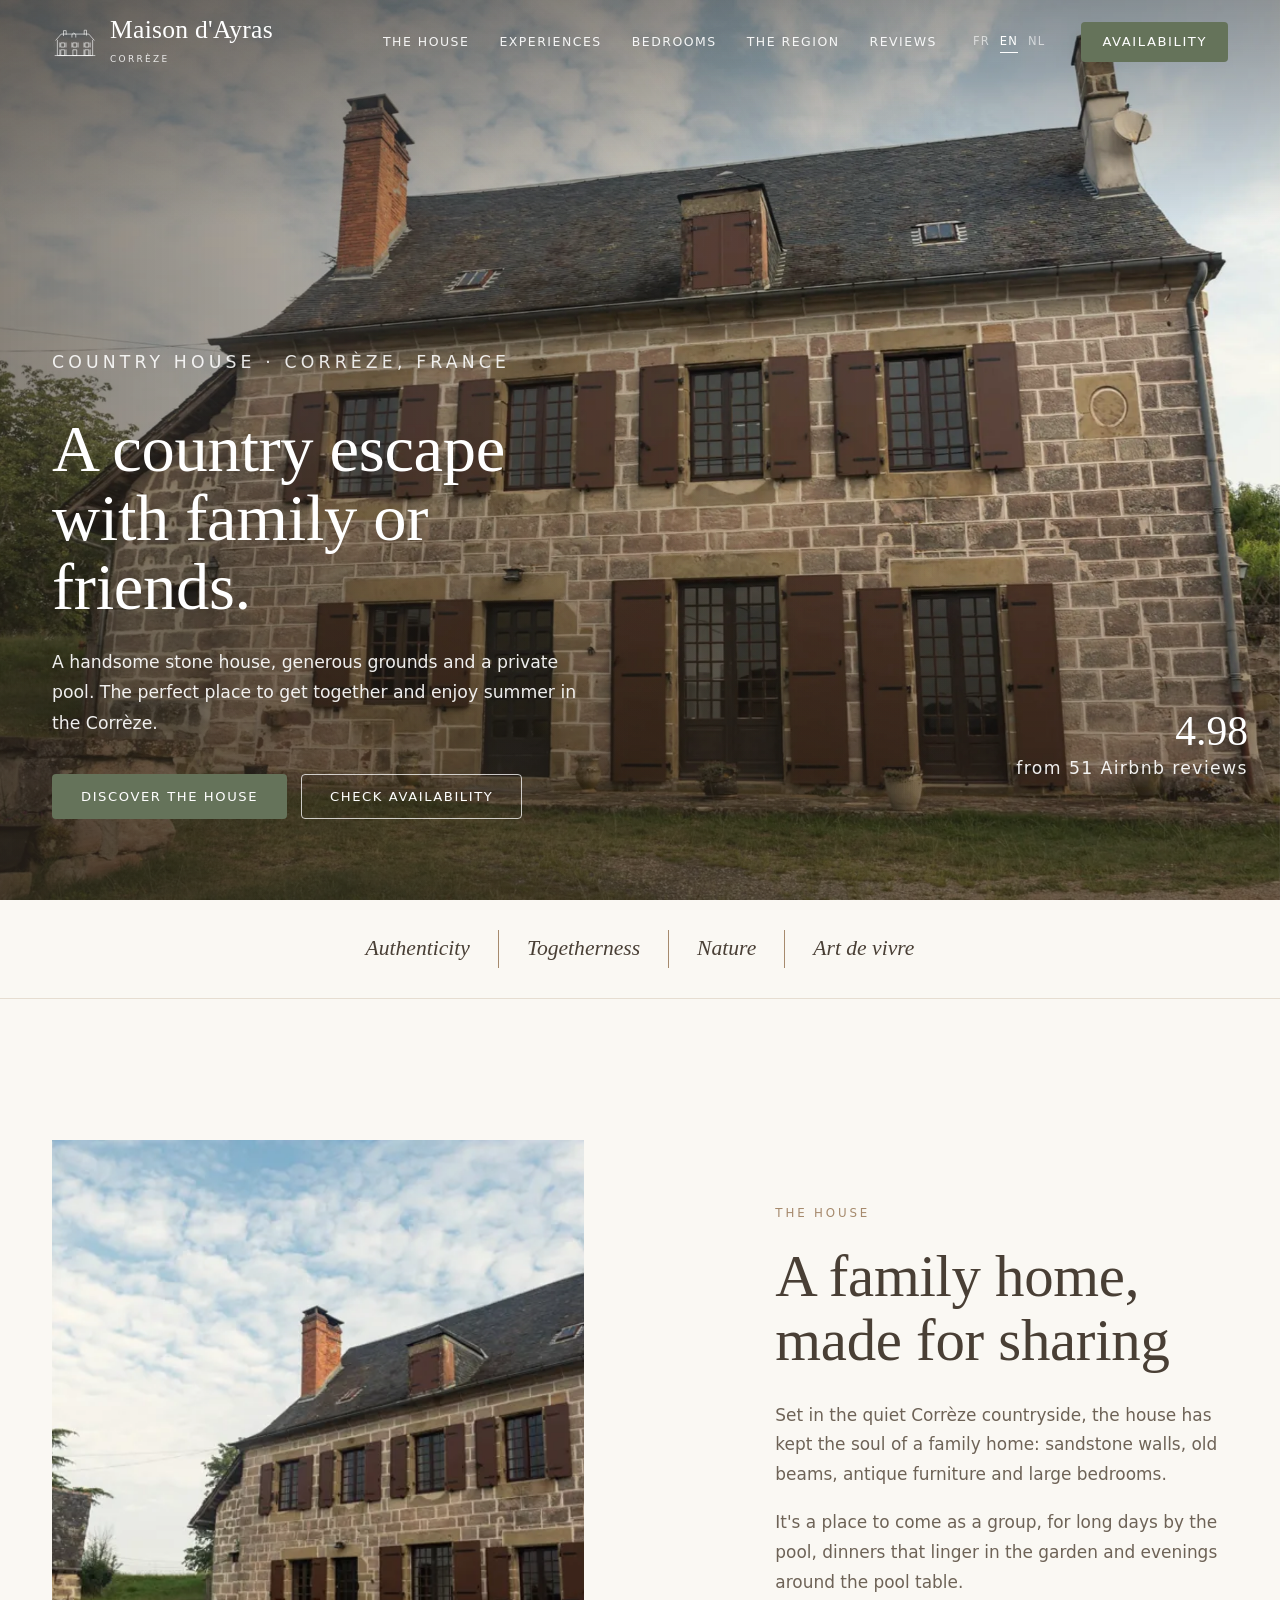
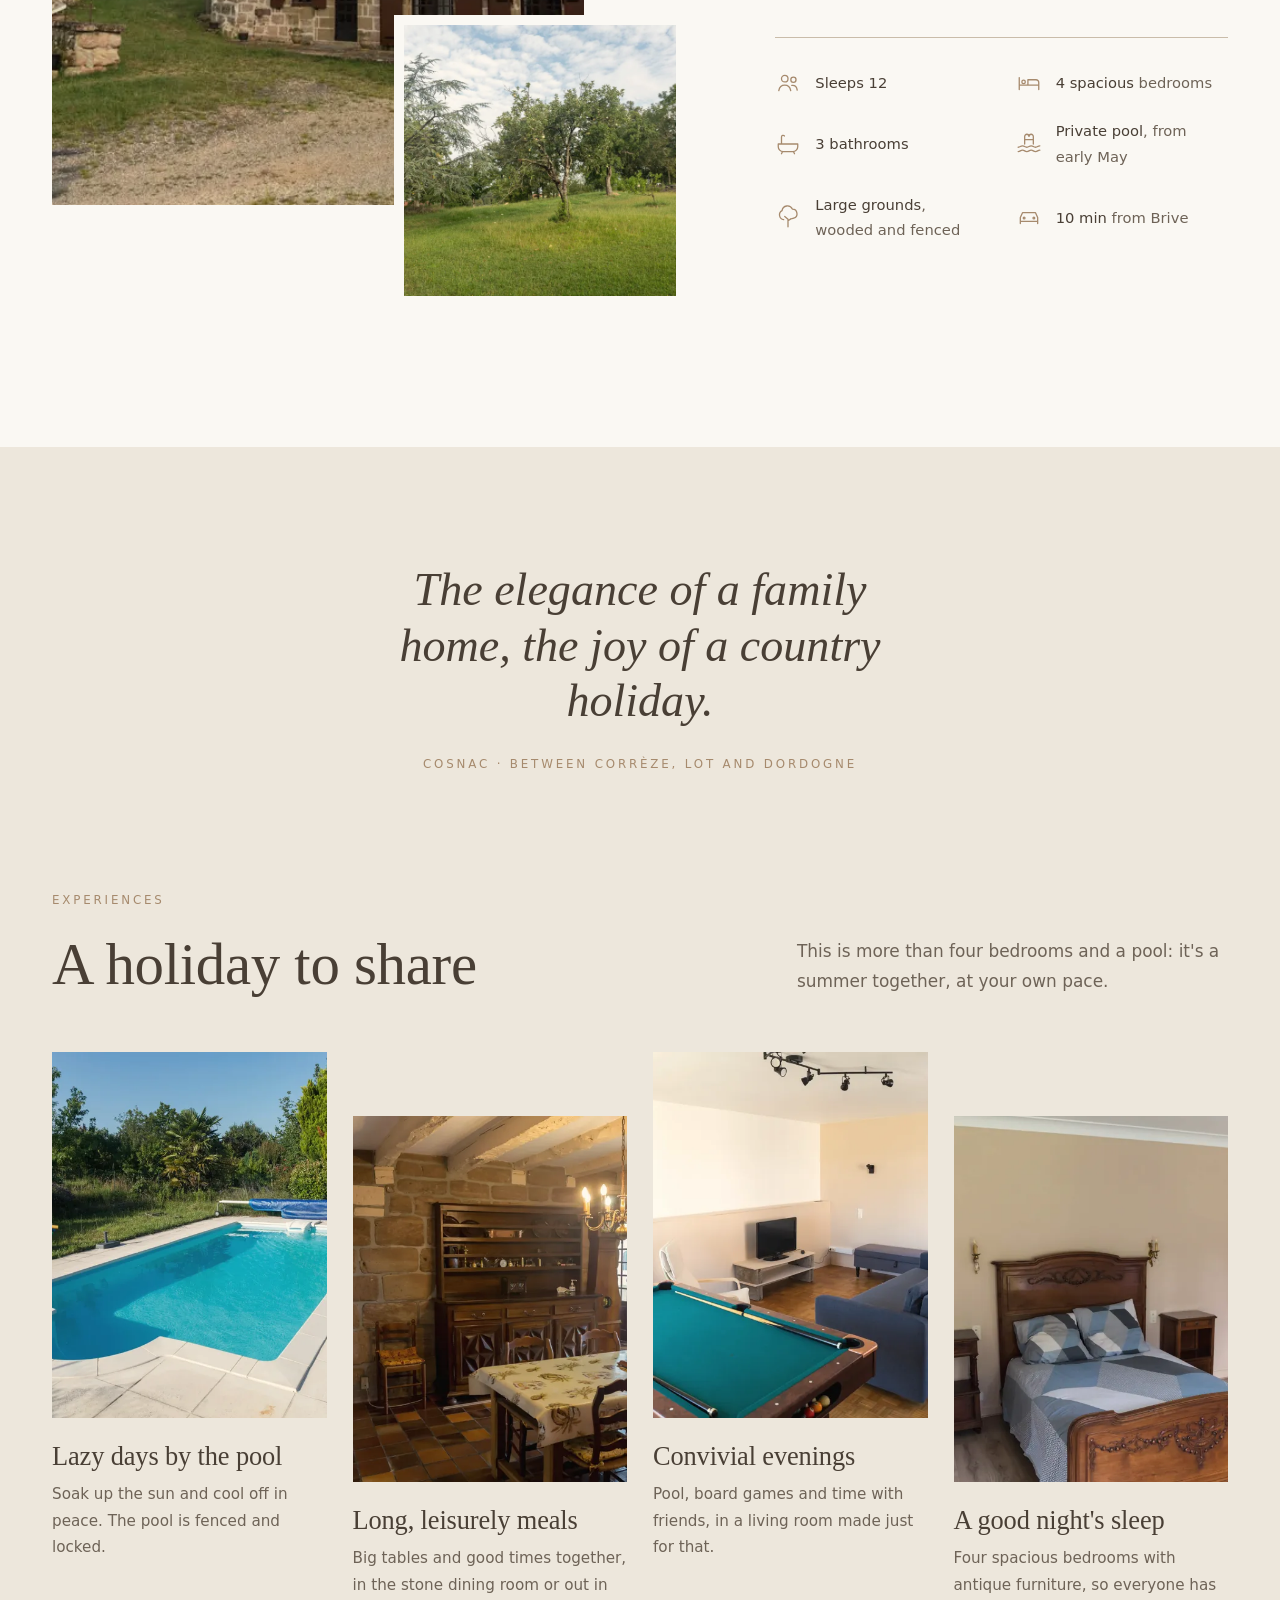
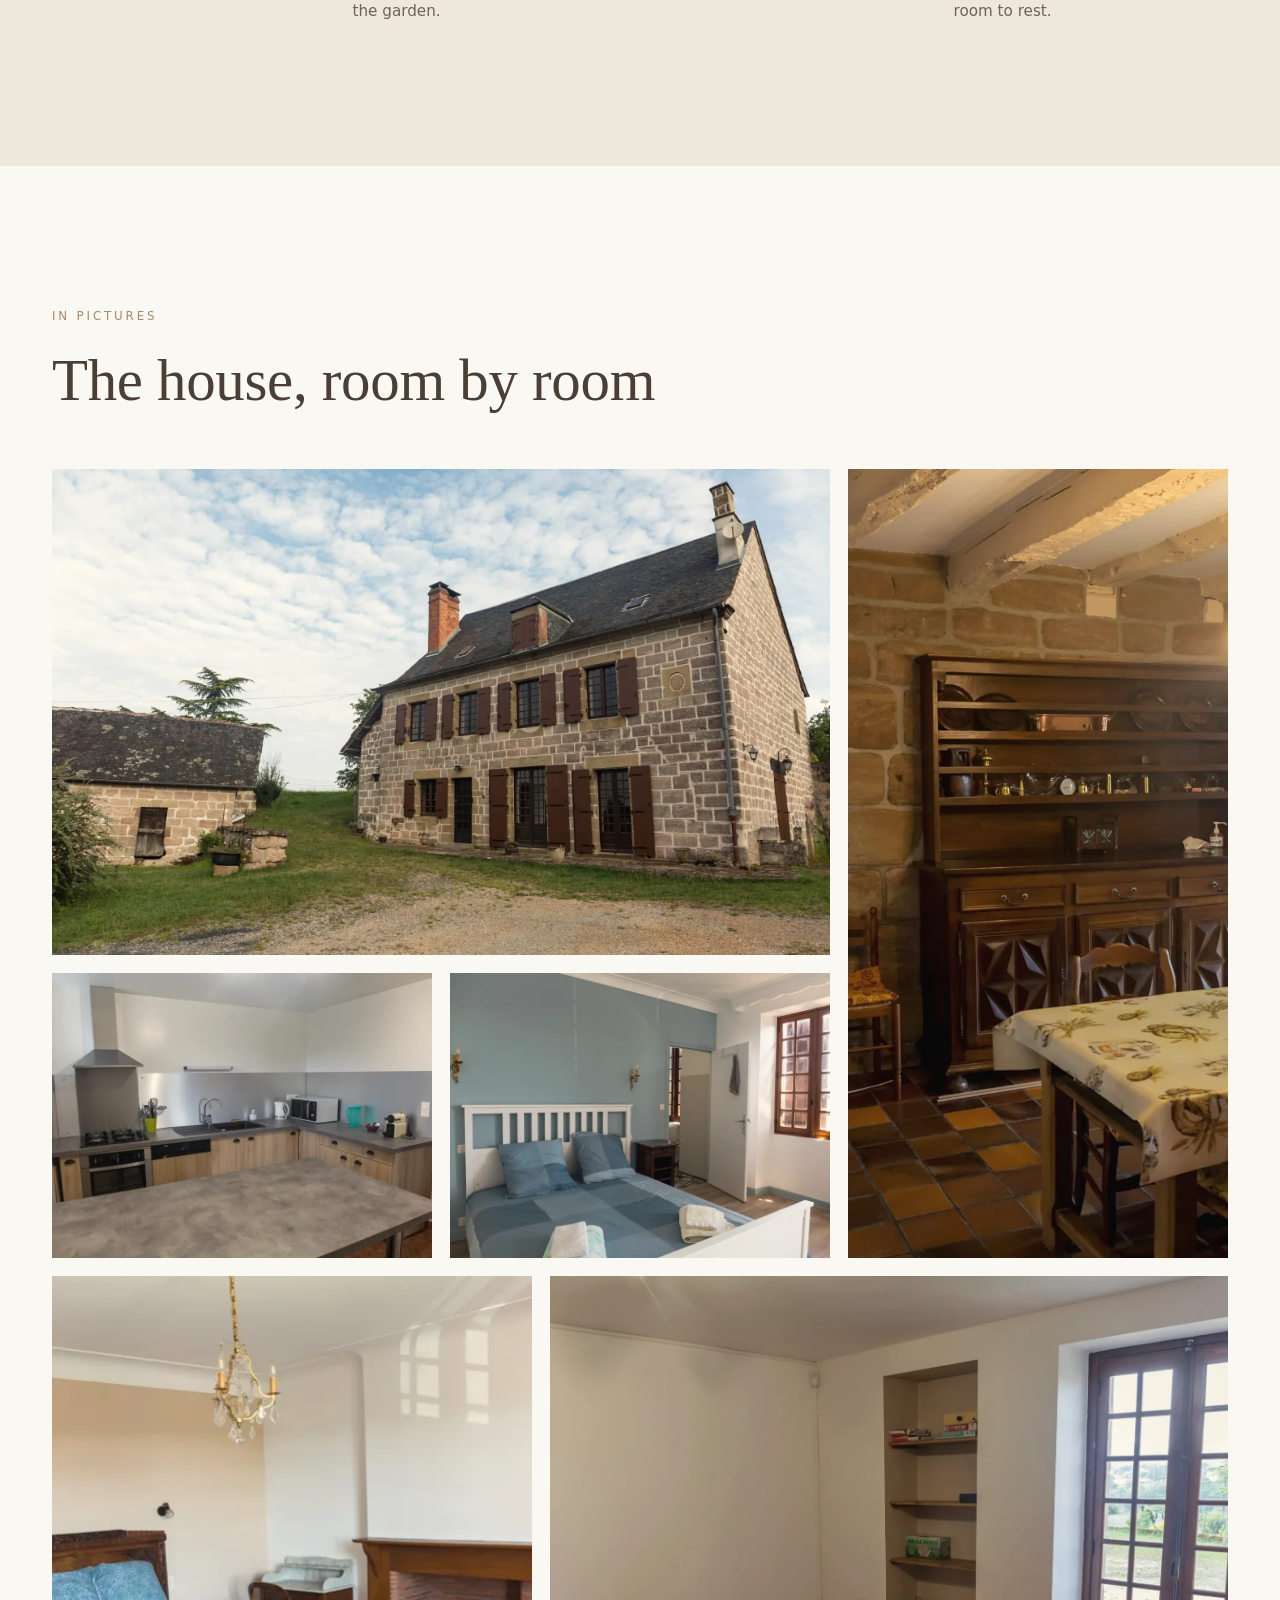
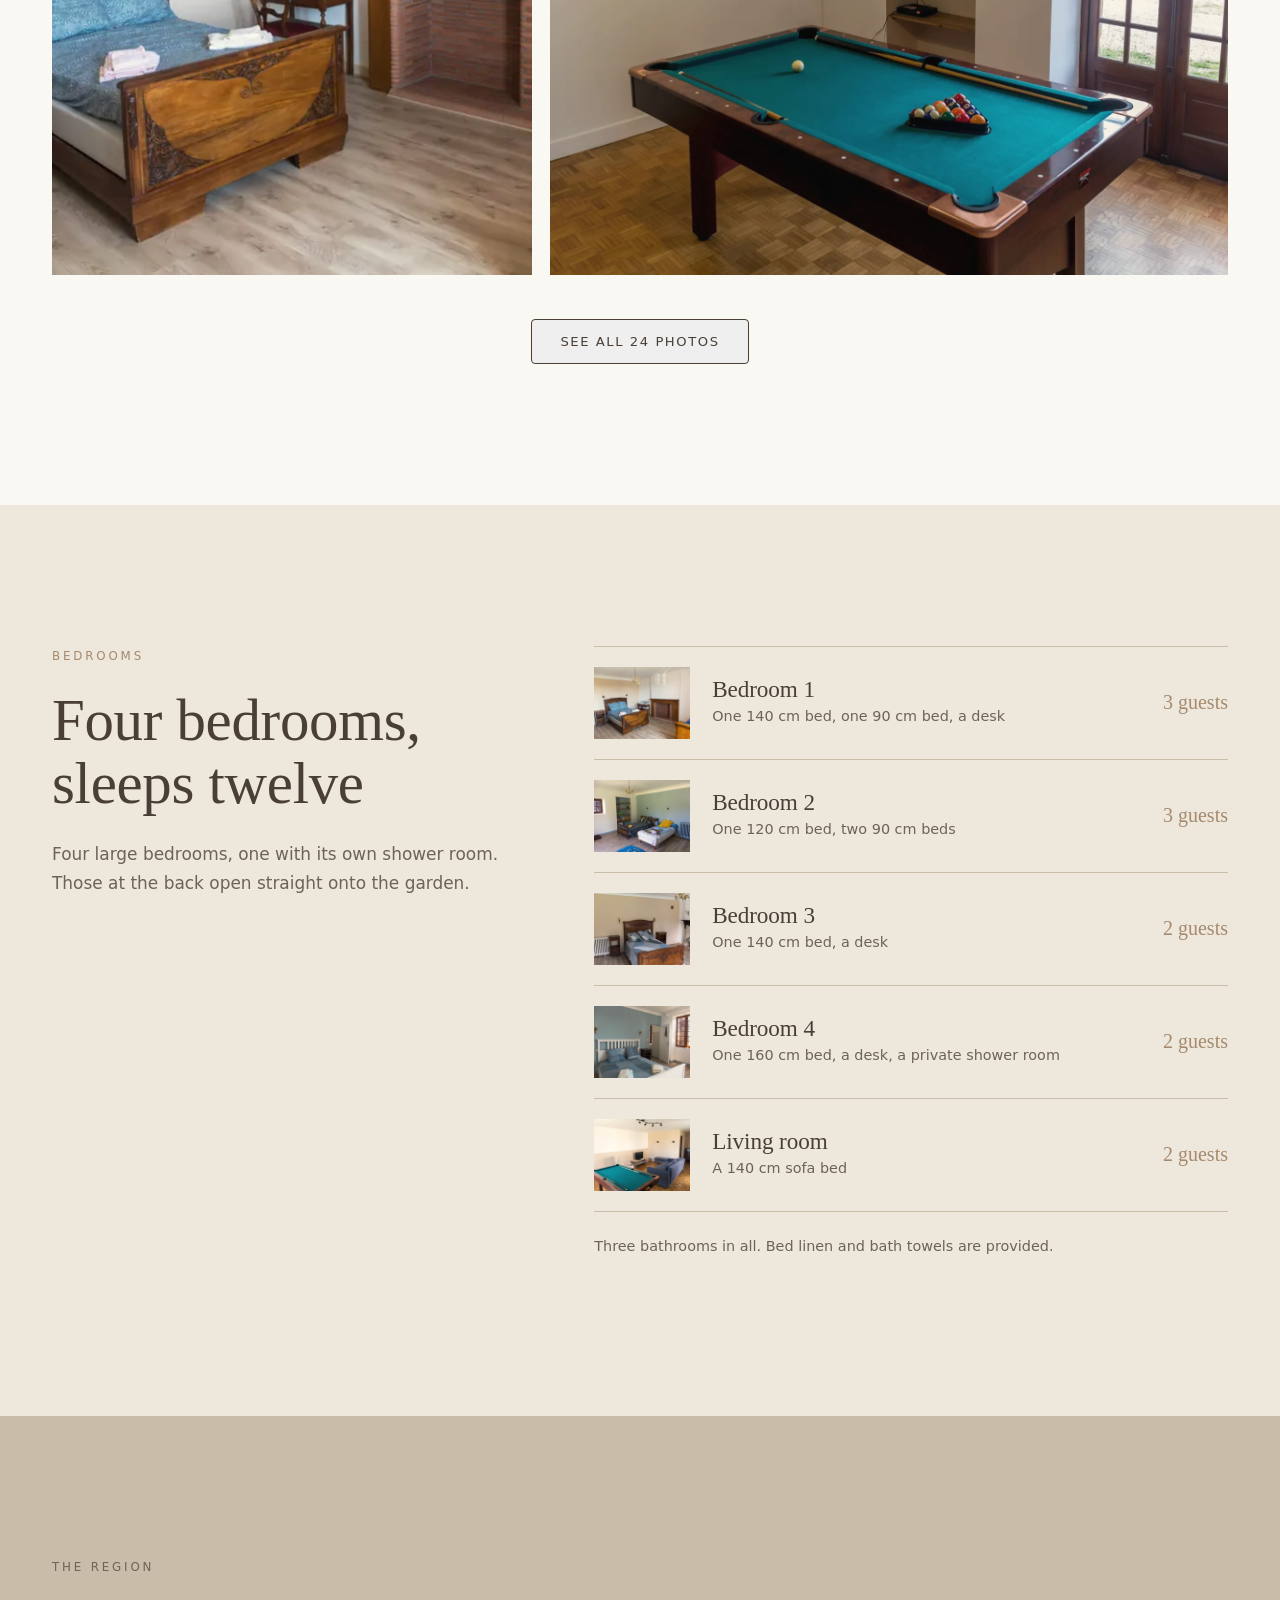
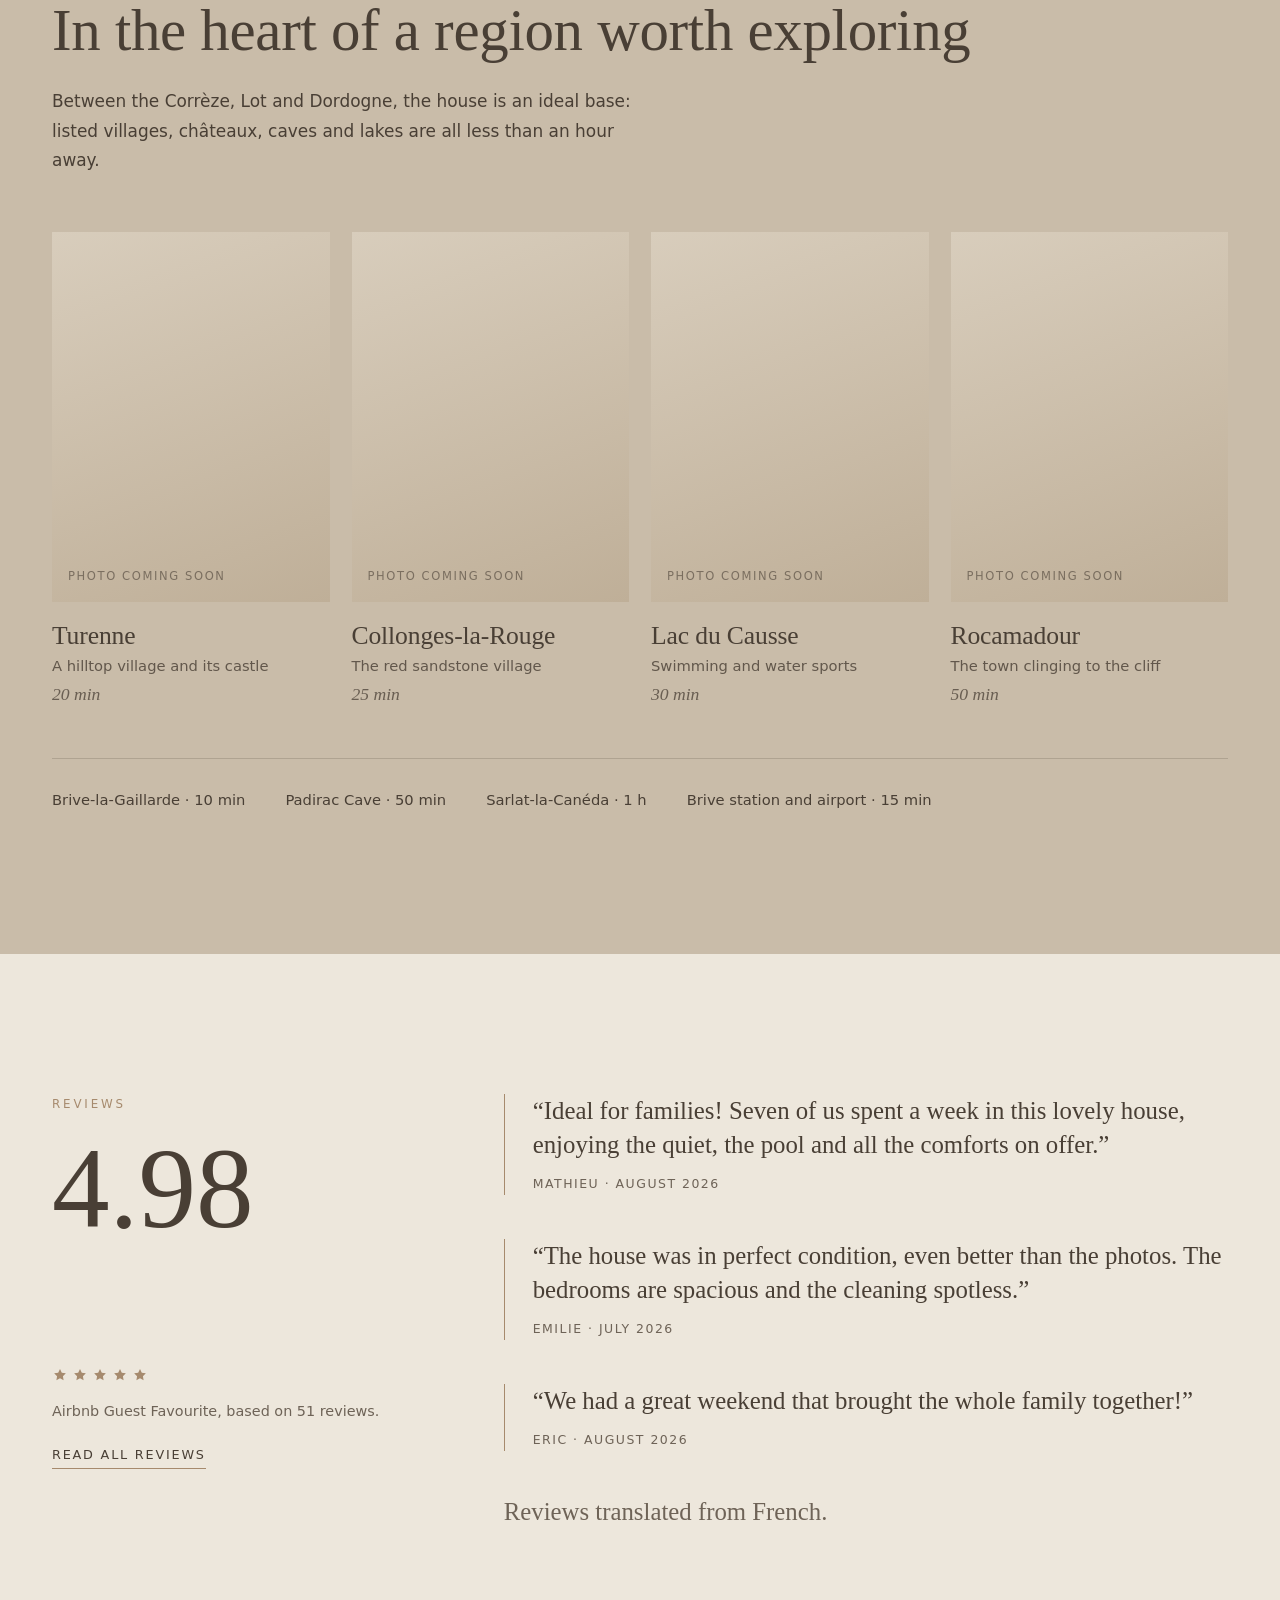
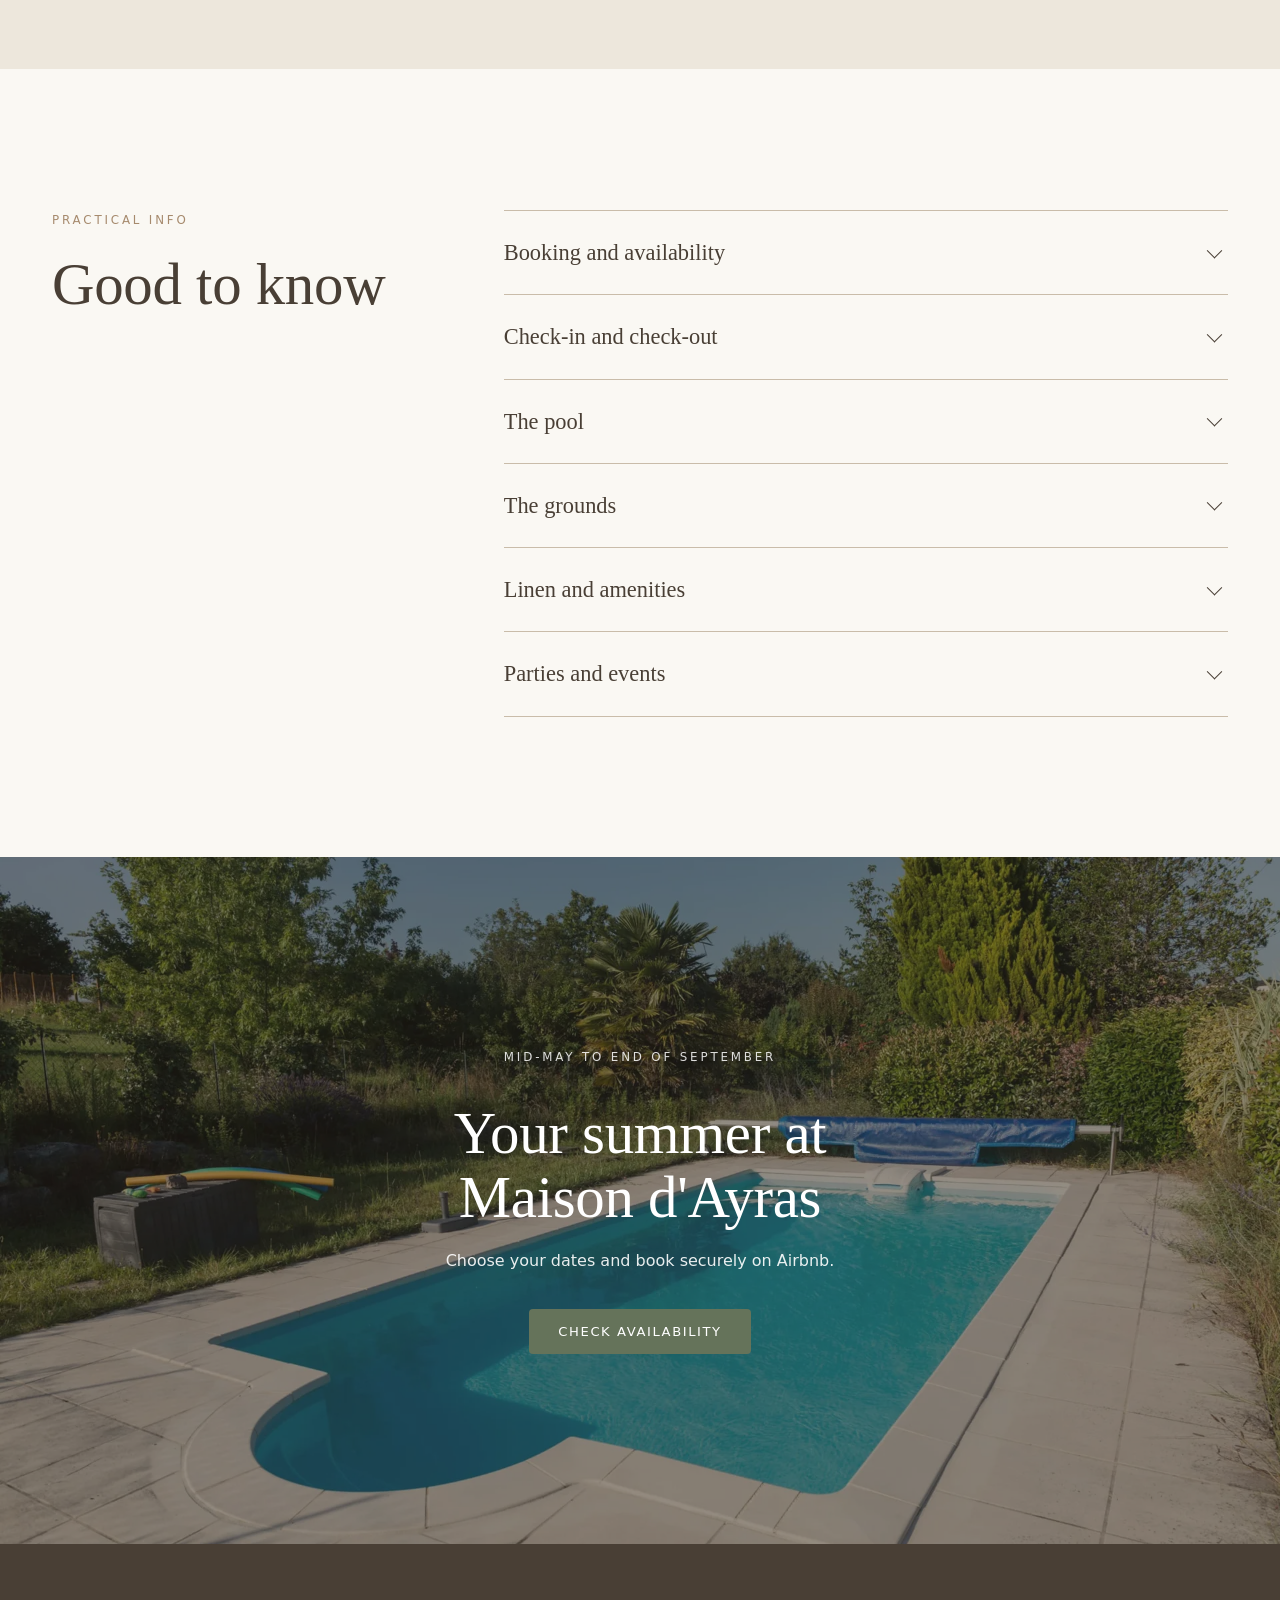
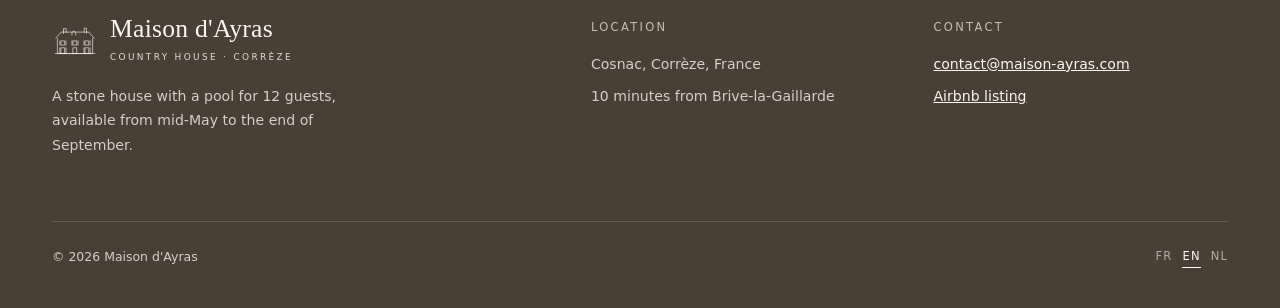
==== commit a0097bca: "nouveau design EN NL" ====
--- a/docs/en/index.html
+++ b/docs/en/index.html
@@ -13,173 +13,471 @@
 <meta property="og:description" content="Stone country house in Cosnac (Corrèze, south-west France), 10 minutes from Brive-la-Gaillarde: 4 bedrooms, sleeps 12, fenced private pool, pool table, large garden. Available mid-May to end of September.">
 <meta property="og:image" content="https://www.maison-ayras.com/img/exterieur-1.webp">
 <meta property="og:url" content="https://www.maison-ayras.com/en/">
-<meta name="theme-color" content="#36424A">
-<link rel="icon" href="data:image/svg+xml,%3Csvg xmlns='http://www.w3.org/2000/svg' viewBox='0 0 32 32'%3E%3Crect width='32' height='32' rx='6' fill='%2336424A'/%3E%3Ctext x='16' y='23' font-family='Georgia' font-size='20' fill='%23fff' text-anchor='middle'%3EA%3C/text%3E%3C/svg%3E">
+<script type="application/ld+json">{"@context": "https://schema.org", "@type": "VacationRental", "name": "Maison d'Ayras", "identifier": "maison-ayras", "additionalType": "House", "description": "Stone country house in Cosnac (Corrèze, south-west France), 10 minutes from Brive-la-Gaillarde: 4 bedrooms, sleeps 12, fenced private pool, pool table, large garden. Available mid-May to end of September.", "url": "https://www.maison-ayras.com/en/", "image": ["https://www.maison-ayras.com/img/exterieur-1.webp", "https://www.maison-ayras.com/img/piscine.webp", "https://www.maison-ayras.com/img/jardin.webp", "https://www.maison-ayras.com/img/exterieur-2.webp", "https://www.maison-ayras.com/img/repas-1.webp", "https://www.maison-ayras.com/img/salon-1.webp", "https://www.maison-ayras.com/img/cuisine-1.webp", "https://www.maison-ayras.com/img/cuisine-2.webp", "https://www.maison-ayras.com/img/salon-2.webp", "https://www.maison-ayras.com/img/extra-1.webp", "https://www.maison-ayras.com/img/ch1-1.webp", "https://www.maison-ayras.com/img/ch1-2.webp", "https://www.maison-ayras.com/img/ch2-1.webp", "https://www.maison-ayras.com/img/ch2-2.webp", "https://www.maison-ayras.com/img/ch3-1.webp", "https://www.maison-ayras.com/img/ch3-2.webp", "https://www.maison-ayras.com/img/ch4-1.webp", "https://www.maison-ayras.com/img/ch4-2.webp", "https://www.maison-ayras.com/img/sdb-ch4.webp", "https://www.maison-ayras.com/img/sdb-etage.webp", "https://www.maison-ayras.com/img/sdb-rdc.webp", "https://www.maison-ayras.com/img/repas-2.webp", "https://www.maison-ayras.com/img/cellier.webp"], "geo": {"@type": "GeoCoordinates", "latitude": 45.13471, "longitude": 1.58461}, "address": {"@type": "PostalAddress", "addressLocality": "Cosnac", "postalCode": "19360", "addressRegion": "Corrèze", "addressCountry": "FR"}, "checkinTime": "17:00:00+02:00", "checkoutTime": "10:00:00+02:00", "knowsLanguage": ["fr", "en"], "containsPlace": {"@type": "Accommodation", "additionalType": "EntirePlace", "numberOfBedrooms": 4, "numberOfBathroomsTotal": 3, "occupancy": {"@type": "QuantitativeValue", "value": 12}, "floorSize": {"@type": "QuantitativeValue", "value": 220, "unitCode": "MTK"}, "bed": [{"@type": "BedDetails", "typeOfBed": "Double", "numberOfBeds": 3}, {"@type": "BedDetails", "typeOfBed": "Single", "numberOfBeds": 3}, {"@type": "BedDetails", "typeOfBed": "SemiDouble", "numberOfBeds": 1}, {"@type": "BedDetails", "typeOfBed": "Queen", "numberOfBeds": 1}], "amenityFeature": [{"@type": "LocationFeatureSpecification", "name": "pool", "value": true}, {"@type": "LocationFeatureSpecification", "name": "wifi", "value": true}, {"@type": "LocationFeatureSpecification", "name": "tv", "value": true}, {"@type": "LocationFeatureSpecification", "name": "kitchen", "value": true}, {"@type": "LocationFeatureSpecification", "name": "ovenStove", "value": true}, {"@type": "LocationFeatureSpecification", "name": "microwave", "value": true}, {"@type": "LocationFeatureSpecification", "name": "washerDryer", "value": true}, {"@type": "LocationFeatureSpecification", "name": "selfCheckinCheckout", "value": true}, {"@type": "LocationFeatureSpecification", "name": "parkingType", "value": "Free"}]}}</script>
 <link rel="preconnect" href="https://fonts.googleapis.com"><link rel="preconnect" href="https://fonts.gstatic.com" crossorigin>
-<link rel="stylesheet" href="https://fonts.googleapis.com/css2?family=Figtree:wght@400;500;600;700&family=Newsreader:opsz,wght@6..72,400;6..72,500&display=swap">
-<link rel="stylesheet" href="../css/style.css">
-<link rel="preload" as="image" href="../img/exterieur-1.webp">
-<script type="application/ld+json">{"@context": "https://schema.org", "@type": "VacationRental", "name": "Maison d'Ayras", "identifier": "maison-ayras", "additionalType": "House", "description": "Stone country house in Cosnac (Corrèze, south-west France), 10 minutes from Brive-la-Gaillarde: 4 bedrooms, sleeps 12, fenced private pool, pool table, large garden. Available mid-May to end of September.", "url": "https://www.maison-ayras.com/en/", "image": ["https://www.maison-ayras.com/img/exterieur-1.webp", "https://www.maison-ayras.com/img/piscine.webp", "https://www.maison-ayras.com/img/jardin.webp", "https://www.maison-ayras.com/img/exterieur-2.webp", "https://www.maison-ayras.com/img/repas-1.webp", "https://www.maison-ayras.com/img/salon-1.webp", "https://www.maison-ayras.com/img/cuisine-1.webp", "https://www.maison-ayras.com/img/cuisine-2.webp", "https://www.maison-ayras.com/img/salon-2.webp", "https://www.maison-ayras.com/img/extra-1.webp", "https://www.maison-ayras.com/img/ch1-1.webp", "https://www.maison-ayras.com/img/ch1-2.webp", "https://www.maison-ayras.com/img/ch2-1.webp", "https://www.maison-ayras.com/img/ch2-2.webp", "https://www.maison-ayras.com/img/ch3-1.webp", "https://www.maison-ayras.com/img/ch3-2.webp", "https://www.maison-ayras.com/img/ch4-1.webp", "https://www.maison-ayras.com/img/ch4-2.webp", "https://www.maison-ayras.com/img/sdb-ch4.webp", "https://www.maison-ayras.com/img/sdb-etage.webp", "https://www.maison-ayras.com/img/sdb-rdc.webp", "https://www.maison-ayras.com/img/repas-2.webp", "https://www.maison-ayras.com/img/cellier.webp"], "geo": {"@type": "GeoCoordinates", "latitude": 45.13471, "longitude": 1.58461}, "address": {"@type": "PostalAddress", "addressLocality": "Cosnac", "postalCode": "19360", "addressRegion": "Corrèze", "addressCountry": "FR"}, "checkinTime": "17:00:00+02:00", "checkoutTime": "10:00:00+02:00", "knowsLanguage": ["fr", "en"], "containsPlace": {"@type": "Accommodation", "additionalType": "EntirePlace", "numberOfBedrooms": 4, "numberOfBathroomsTotal": 3, "occupancy": {"@type": "QuantitativeValue", "value": 12}, "floorSize": {"@type": "QuantitativeValue", "value": 220, "unitCode": "MTK"}, "bed": [{"@type": "BedDetails", "typeOfBed": "Double", "numberOfBeds": 3}, {"@type": "BedDetails", "typeOfBed": "Single", "numberOfBeds": 3}, {"@type": "BedDetails", "typeOfBed": "SemiDouble", "numberOfBeds": 1}, {"@type": "BedDetails", "typeOfBed": "Queen", "numberOfBeds": 1}], "amenityFeature": [{"@type": "LocationFeatureSpecification", "name": "pool", "value": true}, {"@type": "LocationFeatureSpecification", "name": "wifi", "value": true}, {"@type": "LocationFeatureSpecification", "name": "tv", "value": true}, {"@type": "LocationFeatureSpecification", "name": "kitchen", "value": true}, {"@type": "LocationFeatureSpecification", "name": "ovenStove", "value": true}, {"@type": "LocationFeatureSpecification", "name": "microwave", "value": true}, {"@type": "LocationFeatureSpecification", "name": "washerDryer", "value": true}, {"@type": "LocationFeatureSpecification", "name": "selfCheckinCheckout", "value": true}, {"@type": "LocationFeatureSpecification", "name": "parkingType", "value": "Free"}]}}</script>
+<link rel="stylesheet" href="https://fonts.googleapis.com/css2?family=Cormorant+Garamond:ital,wght@0,400;0,500;0,600;1,400;1,500&family=Montserrat:wght@300;400;500;600&display=swap">
+<style>
+:root{
+  --ivoire:#EDE7DC;      /* fond principal */
+  --sauge:#65735A;       /* couleur identitaire */
+  --sauge-dark:#55624B;
+  --taupe:#A68A6D;       /* accents et détails */
+  --brun:#493F35;        /* textes et titres */
+  --lin:#C9BCA9;         /* blocs secondaires */
+  --casse:#FAF8F3;       /* espaces et respirations */
+  --muted:#6E6357;
+  --serif:"Cormorant Garamond",Garamond,"Times New Roman",serif;
+  --sans:"Montserrat",system-ui,-apple-system,"Segoe UI",sans-serif;
+  --wrap:1240px;
+}
+*{box-sizing:border-box}
+html{scroll-behavior:smooth;scroll-padding-top:80px}
+body{margin:0;background:var(--ivoire);color:var(--brun);font-family:var(--sans);font-weight:400;font-size:16px;line-height:1.75;-webkit-font-smoothing:antialiased}
+img{display:block;max-width:100%;height:auto}
+a{color:inherit}
+h1,h2,h3{font-family:var(--serif);font-weight:500;margin:0;line-height:1.08;color:var(--brun);letter-spacing:-.005em}
+h2{font-size:clamp(2.4rem,4.6vw,3.8rem)}
+h3{font-size:1.75rem;font-weight:500}
+p{margin:0 0 1.1em}
+.wrap{max-width:var(--wrap);margin:0 auto;padding:0 32px}
+.section{padding:clamp(80px,11vw,150px) 0}
+.kicker{font-family:var(--sans);font-size:.74rem;letter-spacing:.24em;text-transform:uppercase;color:var(--taupe);font-weight:500;margin:0 0 22px}
+.lead{font-size:1.06rem;color:var(--muted);max-width:56ch}
+a:focus-visible,button:focus-visible,summary:focus-visible{outline:2px solid var(--sauge);outline-offset:4px}
+@media (prefers-reduced-motion:reduce){*{animation:none!important;transition:none!important}html{scroll-behavior:auto}}
+
+/* Boutons : sauge, texte blanc, angles légèrement arrondis */
+.btn{display:inline-flex;align-items:center;justify-content:center;gap:10px;padding:15px 28px;border-radius:4px;font:500 .82rem/1 var(--sans);letter-spacing:.12em;text-transform:uppercase;text-decoration:none;border:1px solid transparent;cursor:pointer;transition:background .25s,color .25s,border-color .25s}
+.btn-sauge{background:var(--sauge);color:#fff}
+.btn-sauge:hover{background:var(--sauge-dark)}
+.btn-line{border-color:rgba(255,255,255,.75);color:#fff}
+.btn-line:hover{background:rgba(255,255,255,.14)}
+.btn-line-dark{border-color:var(--brun);color:var(--brun)}
+.btn-line-dark:hover{background:var(--brun);color:var(--casse)}
+.link{font:500 .8rem/1 var(--sans);letter-spacing:.14em;text-transform:uppercase;text-decoration:none;border-bottom:1px solid var(--taupe);padding-bottom:6px;color:var(--brun)}
+
+/* En-tête */
+.header{position:fixed;top:0;left:0;right:0;z-index:40;transition:background .3s,box-shadow .3s;color:#fff}
+.header .wrap{display:flex;align-items:center;gap:36px;height:84px}
+.header.solid{background:rgba(250,248,243,.97);color:var(--brun);box-shadow:0 1px 0 rgba(73,63,53,.1)}
+.logo{display:flex;align-items:center;gap:12px;text-decoration:none;margin-right:auto}
+.logo svg{width:46px;height:31px}
+.logo-name{white-space:nowrap;font-family:var(--serif);font-size:1.6rem;font-weight:500;line-height:1;letter-spacing:.01em}
+.logo-sub{display:block;font-family:var(--sans);font-size:.56rem;letter-spacing:.26em;text-transform:uppercase;margin-top:5px;opacity:.85}
+.nav{display:flex;gap:30px}
+.nav a{font-size:.78rem;letter-spacing:.12em;text-transform:uppercase;text-decoration:none;opacity:.92}
+.nav a:hover{opacity:1;text-decoration:underline;text-underline-offset:6px;text-decoration-thickness:1px}
+.langs{display:flex;gap:10px;font-size:.72rem;letter-spacing:.1em}
+.langs a{text-decoration:none;opacity:.6}
+.langs a[aria-current]{opacity:1;border-bottom:1px solid currentColor}
+.header .btn{padding:12px 20px}
+.burger{display:none;background:none;border:0;color:inherit;padding:8px;cursor:pointer}
+@media (max-width:1060px){
+  .nav{display:none}
+  .nav.open{display:flex;position:absolute;top:84px;left:0;right:0;flex-direction:column;gap:0;background:var(--casse);color:var(--brun);padding:8px 32px 24px;box-shadow:0 12px 24px rgba(73,63,53,.08)}
+  .nav.open a{padding:16px 0;border-bottom:1px solid var(--lin)}
+  .burger{display:block}
+  .header .btn{display:none}
+}
+
+/* Ouverture */
+.hero{position:relative;height:100vh;min-height:640px;max-height:980px;display:flex;align-items:flex-end;color:#fff;overflow:hidden}
+.hero>img{position:absolute;inset:0;width:100%;height:100%;object-fit:cover;object-position:center 38%;animation:settle 2.4s cubic-bezier(.2,.6,.2,1) both}
+@keyframes settle{from{transform:scale(1.06)}to{transform:scale(1)}}
+.hero::after{content:"";position:absolute;inset:0;background:linear-gradient(90deg,rgba(40,33,27,.55) 0%,rgba(40,33,27,.2) 50%,rgba(40,33,27,0) 75%),linear-gradient(180deg,rgba(40,33,27,.4) 0%,rgba(40,33,27,0) 25%,rgba(40,33,27,0) 55%,rgba(40,33,27,.6) 100%)}
+.hero .wrap{position:relative;z-index:1;width:100%;padding-bottom:clamp(56px,9vh,110px)}
+.hero .kicker{color:rgba(255,255,255,.88)}
+.hero h1{color:#fff;font-weight:400;font-size:clamp(2.6rem,5.2vw,4.7rem);max-width:17ch;line-height:1.04}
+.hero p{font-size:1.08rem;max-width:50ch;margin:26px 0 36px;color:rgba(255,255,255,.92);font-weight:300}
+.hero-actions{display:flex;flex-wrap:wrap;gap:14px}
+.hero-rating{position:absolute;right:32px;bottom:clamp(56px,9vh,110px);z-index:1;text-align:right;font-size:.78rem;letter-spacing:.08em;color:rgba(255,255,255,.88)}
+.hero-rating b{display:block;font-family:var(--serif);font-weight:500;font-size:2.6rem;letter-spacing:0;line-height:1;color:#fff}
+@media (max-width:760px){.hero-rating{display:none}}
+
+/* Bandeau valeurs */
+.values{background:var(--casse);border-bottom:1px solid rgba(166,138,109,.25)}
+.values ul{list-style:none;margin:0 auto;padding:30px 32px;max-width:var(--wrap);display:flex;justify-content:center;flex-wrap:wrap;gap:12px 0}
+.values li{font-family:var(--serif);font-style:italic;font-size:1.35rem;color:var(--brun);padding:0 28px}
+.values li+li{border-left:1px solid var(--taupe)}
+
+/* Présentation éditoriale */
+.intro{background:var(--casse)}
+.intro-grid{display:grid;grid-template-columns:7fr 5fr;gap:clamp(40px,7vw,110px);align-items:center}
+.intro-photos{position:relative;padding-bottom:16%}
+.intro-photos .main{aspect-ratio:4/5;object-fit:cover;width:84%}
+.intro-photos .inset{position:absolute;right:0;bottom:0;width:46%;aspect-ratio:1;object-fit:cover;border:10px solid var(--casse)}
+.intro h2{margin-bottom:28px}
+.figures{list-style:none;padding:0;margin:40px 0 0;display:grid;grid-template-columns:repeat(2,1fr);gap:22px 28px;border-top:1px solid var(--lin);padding-top:32px}
+.figures li{display:flex;align-items:center;gap:14px;font-size:.92rem;color:var(--muted)}
+.figures svg{width:26px;height:26px;flex:none;color:var(--taupe)}
+.figures b{font-weight:500;color:var(--brun)}
+@media (max-width:900px){.intro-grid{grid-template-columns:1fr}.intro-photos{max-width:560px}}
+
+/* Citation */
+.quote-line{text-align:center;padding:clamp(70px,9vw,120px) 32px}
+.quote-line p:not(.kicker){font-family:var(--serif);font-size:clamp(1.9rem,3.6vw,3rem);line-height:1.2;max-width:24ch;margin:0 auto;font-weight:400;font-style:italic;color:var(--brun)}
+.quote-line .kicker{margin-top:26px;margin-bottom:0}
+
+/* Expériences */
+.exp-head{display:flex;justify-content:space-between;align-items:end;gap:40px;margin-bottom:56px;flex-wrap:wrap}
+.exp-grid{display:grid;grid-template-columns:repeat(4,1fr);gap:26px}
+.exp figure{margin:0}
+.exp img{aspect-ratio:3/4;object-fit:cover;width:100%;margin-bottom:24px}
+.exp:nth-child(even){margin-top:64px}
+.exp h3{font-size:1.65rem;margin-bottom:10px}
+.exp p{color:var(--muted);font-size:.95rem;margin:0}
+@media (max-width:1000px){.exp-grid{grid-template-columns:repeat(2,1fr);gap:40px 26px}}
+@media (max-width:560px){.exp-grid{grid-template-columns:1fr}.exp:nth-child(even){margin-top:0}}
+
+/* Galerie */
+.gallery-sec{background:var(--casse)}
+.gallery{display:grid;grid-template-columns:repeat(12,1fr);gap:18px;margin-top:56px}
+.gallery button{padding:0;border:0;background:none;cursor:zoom-in;overflow:hidden;display:block}
+.gallery img{width:100%;height:100%;object-fit:cover;transition:transform 1.2s cubic-bezier(.2,.6,.2,1)}
+.gallery button:hover img{transform:scale(1.03)}
+.g1{grid-column:span 8;aspect-ratio:16/10}
+.g2{grid-column:span 4;grid-row:span 2}
+.g3{grid-column:span 4;aspect-ratio:4/3}
+.g4{grid-column:span 4;aspect-ratio:4/3}
+.g5{grid-column:span 5;aspect-ratio:4/5}
+.g6{grid-column:span 7}
+.gallery-foot{margin-top:44px;text-align:center}
+@media (max-width:760px){.gallery{grid-template-columns:1fr 1fr;gap:10px}.g1,.g6{grid-column:span 2;aspect-ratio:3/2}.g2{grid-column:span 1;grid-row:span 1;aspect-ratio:3/4}.g3,.g4,.g5{grid-column:span 1;aspect-ratio:3/4}}
+
+/* Chambres */
+.rooms-grid{display:grid;grid-template-columns:5fr 7fr;gap:clamp(40px,7vw,110px);align-items:start}
+.rooms-list{list-style:none;padding:0;margin:0;border-top:1px solid var(--lin)}
+.rooms-list li{display:grid;grid-template-columns:96px 1fr auto;gap:22px;align-items:center;padding:20px 0;border-bottom:1px solid var(--lin)}
+.rooms-list img{width:96px;height:72px;object-fit:cover}
+.rooms-list h3{font-size:1.45rem;margin:0 0 2px}
+.rooms-list p{margin:0;font-size:.9rem;color:var(--muted)}
+.rooms-list .n{font-family:var(--serif);font-size:1.25rem;color:var(--taupe);white-space:nowrap}
+.rooms-note{font-size:.9rem;color:var(--muted);margin-top:22px}
+@media (max-width:900px){.rooms-grid{grid-template-columns:1fr}}
+@media (max-width:480px){.rooms-list li{grid-template-columns:72px 1fr}.rooms-list img{width:72px;height:56px}.rooms-list .n{grid-column:2}}
+
+/* Région */
+.region{background:var(--lin)}
+.region .kicker{color:var(--brun);opacity:.7}
+.region-grid{display:grid;grid-template-columns:repeat(4,1fr);gap:22px;margin-top:56px}
+.place .ph{aspect-ratio:3/4;background:linear-gradient(160deg,#D8CDBC,#BFAF98);display:flex;align-items:flex-end;padding:16px;font-size:.72rem;letter-spacing:.14em;text-transform:uppercase;color:rgba(73,63,53,.6);margin-bottom:20px;position:relative}
+.place .ph svg{position:absolute;inset:0;margin:auto;width:46%;height:auto;color:rgba(73,63,53,.35)}
+.place h3{font-size:1.6rem;margin-bottom:4px}
+.place p{margin:0;font-size:.92rem;color:var(--brun);opacity:.8}
+.place .t{font-family:var(--serif);font-style:italic;font-size:1.1rem;color:var(--brun);opacity:.75}
+.region-more{margin-top:48px;display:flex;flex-wrap:wrap;gap:12px 40px;font-size:.92rem;border-top:1px solid rgba(73,63,53,.2);padding-top:28px}
+.region-more span b{font-weight:500}
+@media (max-width:1000px){.region-grid{grid-template-columns:repeat(2,1fr)}}
+
+/* Avis */
+.reviews-grid{display:grid;grid-template-columns:4fr 8fr;gap:clamp(40px,7vw,110px)}
+.score{font-family:var(--serif);font-size:clamp(5rem,9vw,7.5rem);line-height:.9;font-weight:400}
+.score-sub{font-size:.9rem;color:var(--muted);margin-top:16px}
+.stars{display:flex;gap:4px;color:var(--taupe);margin-top:18px}
+.stars svg{width:16px;height:16px}
+.quotes{display:grid;gap:44px}
+.quotes blockquote{margin:0;padding-left:28px;border-left:1px solid var(--taupe)}
+.quotes p{font-family:var(--serif);font-size:1.55rem;line-height:1.35;margin:0 0 12px}
+.quotes footer{font-size:.78rem;letter-spacing:.12em;text-transform:uppercase;color:var(--muted)}
+@media (max-width:900px){.reviews-grid{grid-template-columns:1fr}}
+
+/* Infos pratiques */
+.infos{background:var(--casse)}
+.infos-grid{display:grid;grid-template-columns:4fr 8fr;gap:clamp(40px,7vw,110px)}
+.faq details{border-bottom:1px solid var(--lin)}
+.faq details:first-child{border-top:1px solid var(--lin)}
+.faq summary{list-style:none;cursor:pointer;padding:22px 40px 22px 0;font-family:var(--serif);font-size:1.4rem;position:relative}
+.faq summary::-webkit-details-marker{display:none}
+.faq summary::after{content:"";position:absolute;right:8px;top:50%;width:10px;height:10px;border-right:1px solid var(--brun);border-bottom:1px solid var(--brun);transform:translateY(-70%) rotate(45deg);transition:transform .25s}
+.faq details[open] summary::after{transform:translateY(-30%) rotate(-135deg)}
+.faq details p{color:var(--muted);margin:0 0 24px;max-width:62ch;font-size:.95rem}
+@media (max-width:900px){.infos-grid{grid-template-columns:1fr}}
+
+/* Appel final */
+.final{position:relative;color:#fff;text-align:center;padding:clamp(110px,15vw,190px) 32px;overflow:hidden}
+.final img{position:absolute;inset:0;width:100%;height:100%;object-fit:cover}
+.final::after{content:"";position:absolute;inset:0;background:rgba(40,33,27,.5)}
+.final>div{position:relative;z-index:1}
+.final h2{color:#fff;font-weight:400;max-width:18ch;margin:0 auto 18px}
+.final p{max-width:46ch;margin:0 auto 34px;font-weight:300;color:rgba(255,255,255,.9)}
+.final .kicker{color:rgba(255,255,255,.85)}
+
+/* Pied de page */
+.footer{background:var(--brun);color:rgba(250,248,243,.78);padding:72px 0 40px;font-size:.88rem}
+.footer-grid{display:grid;grid-template-columns:5fr 3fr 3fr;gap:48px}
+.footer .logo{color:var(--casse);margin-bottom:18px}
+.footer h4{font:500 .72rem/1 var(--sans);letter-spacing:.2em;text-transform:uppercase;color:var(--lin);margin:6px 0 18px}
+.footer p{margin:0 0 8px}
+.footer a{color:var(--casse)}
+.footer-bottom{margin-top:56px;padding-top:24px;border-top:1px solid rgba(250,248,243,.15);display:flex;justify-content:space-between;flex-wrap:wrap;gap:16px;font-size:.78rem}
+@media (max-width:800px){.footer-grid{grid-template-columns:1fr}}
+
+/* Barre de réservation mobile */
+.mobile-book{display:none}
+@media (max-width:760px){
+  .mobile-book{display:flex;position:fixed;left:0;right:0;bottom:0;z-index:50;background:var(--casse);padding:12px 16px;gap:12px;align-items:center;box-shadow:0 -1px 0 rgba(73,63,53,.12)}
+  .mobile-book .btn{flex:1}
+  .mobile-book small{font-size:.74rem;color:var(--muted);line-height:1.3}
+  .mobile-book small b{font-family:var(--serif);font-size:1.3rem;color:var(--brun);font-weight:500}
+  body{padding-bottom:76px}
+  .logo-name{font-size:1.35rem}.logo svg{width:38px;height:26px}.header .wrap{gap:18px}
+  .values li{font-size:1.15rem;padding:0 14px}.values li+li{border-left:0}.values ul{gap:6px 0;padding:22px 16px}
+  .wrap{padding:0 22px}
+}
+
+/* Visionneuse */
+.lightbox{border:0;padding:0;margin:0;max-width:100vw;max-height:100vh;width:100vw;height:100vh;background:rgba(36,30,25,.97);color:#fff}
+.lightbox::backdrop{background:rgba(36,30,25,.97)}
+.lightbox figure{margin:0;height:100%;display:flex;flex-direction:column;align-items:center;justify-content:center;padding:64px 80px 28px}
+.lightbox img{max-height:calc(100vh - 140px);max-width:100%;object-fit:contain}
+.lightbox figcaption{margin-top:16px;font-size:.78rem;letter-spacing:.14em;text-transform:uppercase;color:rgba(255,255,255,.7)}
+.lb{position:absolute;background:none;border:1px solid rgba(255,255,255,.35);color:#fff;width:48px;height:48px;border-radius:50%;cursor:pointer;display:grid;place-items:center}
+.lb:hover{background:rgba(255,255,255,.1)}
+.lb svg{width:18px;height:18px}
+.lb-close{top:18px;right:18px}.lb-prev{left:18px;top:50%;transform:translateY(-50%)}.lb-next{right:18px;top:50%;transform:translateY(-50%)}
+@media (max-width:600px){.lightbox figure{padding:72px 12px 24px}.lb-prev,.lb-next{top:auto;bottom:18px;transform:none}}
+</style>
 </head>
 <body>
-<header class="site-header">
+
+<svg width="0" height="0" style="position:absolute" aria-hidden="true">
+  <symbol id="maison" viewBox="0 0 120 80"><g fill="none" stroke="currentColor" stroke-width="1.6" stroke-linecap="round" stroke-linejoin="round"><path d="M30 22V9h7v10"/><path d="M84 19V8h6v13"/><path d="M10 34 24 18h72l14 16"/><path d="M52 26v-7l5-4 5 4v7"/><path d="M14 34v40h92V34"/><path d="M8 74h104"/><rect x="24" y="41" width="9" height="11"/><path d="M20.5 41v11M36.5 41v11"/><rect x="55.5" y="41" width="9" height="11"/><path d="M52 41v11M68 41v11"/><rect x="87" y="41" width="9" height="11"/><path d="M83.5 41v11M99.5 41v11"/><rect x="24" y="59" width="9" height="15"/><path d="M20.5 59v15M36.5 59v15"/><rect x="55.5" y="59" width="9" height="15"/><rect x="87" y="59" width="9" height="15"/><path d="M83.5 59v15M99.5 59v15"/></g></symbol>
+  <symbol id="i-people" viewBox="0 0 24 24"><g fill="none" stroke="currentColor" stroke-width="1.2" stroke-linecap="round"><circle cx="9" cy="8" r="3"/><path d="M3.5 19c.6-3.2 2.8-5 5.5-5s4.9 1.8 5.5 5"/><circle cx="17" cy="9" r="2.4"/><path d="M15.5 14.2c2.6-.3 4.6 1.3 5 4.3"/></g></symbol>
+  <symbol id="i-bed" viewBox="0 0 24 24"><g fill="none" stroke="currentColor" stroke-width="1.2" stroke-linecap="round" stroke-linejoin="round"><path d="M3 18V7M3 14h18v4M21 14v-2.5A2.5 2.5 0 0 0 18.5 9H11v5"/><circle cx="7" cy="11" r="1.6"/></g></symbol>
+  <symbol id="i-bath" viewBox="0 0 24 24"><g fill="none" stroke="currentColor" stroke-width="1.2" stroke-linecap="round" stroke-linejoin="round"><path d="M3 12h18v2.5A4.5 4.5 0 0 1 16.5 19h-9A4.5 4.5 0 0 1 3 14.5zM6 12V5.5A1.5 1.5 0 0 1 8.7 4.6M7 19l-1 2M17 19l1 2"/></g></symbol>
+  <symbol id="i-pool" viewBox="0 0 24 24"><g fill="none" stroke="currentColor" stroke-width="1.2" stroke-linecap="round"><path d="M2 15c2 0 2-1.3 4-1.3S8 15 10 15s2-1.3 4-1.3S16 15 18 15s2-1.3 4-1.3M2 19c2 0 2-1.3 4-1.3S8 19 10 19s2-1.3 4-1.3S16 19 18 19s2-1.3 4-1.3M8 12V5a2 2 0 0 1 4 0M16 12V5a2 2 0 0 0-4 0M8 8h8"/></g></symbol>
+  <symbol id="i-tree" viewBox="0 0 24 24"><g fill="none" stroke="currentColor" stroke-width="1.2" stroke-linecap="round" stroke-linejoin="round"><path d="M12 21v-7M12 14l-3-2.5M12 15.5l3-2"/><path d="M8 14.5a4.5 4.5 0 0 1-1.5-8.4A5 5 0 0 1 16 4.7a4.3 4.3 0 0 1 1.3 8.4 3.8 3.8 0 0 1-1.6.4"/></g></symbol>
+  <symbol id="i-car" viewBox="0 0 24 24"><g fill="none" stroke="currentColor" stroke-width="1.2" stroke-linecap="round" stroke-linejoin="round"><path d="M4 16v-3.5L6 8h12l2 4.5V16zM4 16v2M20 16v2"/><circle cx="7.5" cy="13" r=".8"/><circle cx="16.5" cy="13" r=".8"/></g></symbol>
+  <symbol id="i-star" viewBox="0 0 24 24"><path fill="currentColor" d="m12 3 2.7 5.6 6.1.9-4.4 4.3 1 6.1L12 17l-5.4 2.9 1-6.1-4.4-4.3 6.1-.9z"/></symbol>
+  <symbol id="i-arrow" viewBox="0 0 24 24"><path fill="none" stroke="currentColor" stroke-width="1.4" stroke-linecap="round" d="M5 12h14M13 6l6 6-6 6"/></symbol>
+</svg>
+
+<header class="header" id="header">
   <div class="wrap">
-    <a class="brand" href="#top">Maison d'Ayras</a>
-    <nav class="nav" id="nav" aria-label="Menu"><a href="#maison">The house</a><a href="#couchages">Sleeping</a><a href="#photos">Photos</a><a href="#avis">Reviews</a><a href="#autour">Nearby</a><a href="#infos">Good to know</a></nav>
-    <div class="langs"><a href="../" hreflang="fr" lang="fr">FR</a><a href="../en/" hreflang="en" lang="en" aria-current="page">EN</a><a href="../nl/" hreflang="nl" lang="nl">NL</a></div>
-    <a class="btn btn-primary btn-small header-cta" href="https://www.airbnb.com/rooms/51479937" rel="noopener" target="_blank">Book</a>
-    <button class="menu-toggle" type="button" aria-controls="nav" aria-expanded="false" aria-label="Menu"><svg width="24" height="24" viewBox="0 0 24 24" fill="none" stroke="currentColor" stroke-width="2"><path d="M4 7h16M4 12h16M4 17h16"/></svg></button>
+    <a class="logo" href="#top" aria-label="Maison d'Ayras, home">
+      <svg aria-hidden="true"><use href="#maison"/></svg>
+      <span><span class="logo-name">Maison d'Ayras</span><span class="logo-sub">Corrèze</span></span>
+    </a>
+    <nav class="nav" id="nav" aria-label="Main menu">
+      <a href="#maison">The house</a>
+      <a href="#experiences">Experiences</a>
+      <a href="#chambres">Bedrooms</a>
+      <a href="#region">The region</a>
+      <a href="#avis">Reviews</a>
+    </nav>
+    <div class="langs"><a href="../">FR</a><a href="./" aria-current="page">EN</a><a href="../nl/">NL</a></div>
+    <a class="btn btn-sauge" href="https://www.airbnb.com/rooms/51479937" target="_blank" rel="noopener">Availability</a>
+    <button class="burger" aria-controls="nav" aria-expanded="false" aria-label="Menu"><svg width="26" height="26" viewBox="0 0 24 24" fill="none" stroke="currentColor" stroke-width="1.3"><path d="M4 8h16M4 16h16"/></svg></button>
   </div>
 </header>
 
 <main id="top">
-<section class="hero">
-  <img src="../img/exterieur-1.webp" alt="" fetchpriority="high">
+  <section class="hero">
+    <img src="../img/exterieur-1.webp" alt="The stone façade of Maison d'Ayras with its brown shutters" fetchpriority="high">
+    <div class="wrap">
+      <p class="kicker">Country house · Corrèze, France</p>
+      <h1>A country escape with family or friends.</h1>
+      <p>A handsome stone house, generous grounds and a private pool. The perfect place to get together and enjoy summer in the Corrèze.</p>
+      <div class="hero-actions">
+        <a class="btn btn-sauge" href="#maison">Discover the house</a>
+        <a class="btn btn-line" href="https://www.airbnb.com/rooms/51479937" target="_blank" rel="noopener">Check availability</a>
+      </div>
+    </div>
+    <p class="hero-rating"><b>4.98</b>from 51 Airbnb reviews</p>
+  </section>
+
+  <div class="values"><ul><li>Authenticity</li><li>Togetherness</li><li>Nature</li><li>Art de vivre</li></ul></div>
+
+  <section class="section intro" id="maison">
+    <div class="wrap intro-grid">
+      <div class="intro-photos">
+        <img class="main" src="../img/exterieur-2-m.webp" alt="The stone house and its courtyard" loading="lazy">
+        <img class="inset" src="../img/jardin-m.webp" alt="The garden" loading="lazy">
+      </div>
+      <div>
+        <p class="kicker">The house</p>
+        <h2>A family home, made for sharing</h2>
+        <p class="lead">Set in the quiet Corrèze countryside, the house has kept the soul of a family home: sandstone walls, old beams, antique furniture and large bedrooms.</p>
+        <p class="lead">It's a place to come as a group, for long days by the pool, dinners that linger in the garden and evenings around the pool table.</p>
+        <ul class="figures">
+          <li><svg><use href="#i-people"/></svg><span><b>Sleeps 12</b></span></li>
+          <li><svg><use href="#i-bed"/></svg><span><b>4 spacious</b> bedrooms</span></li>
+          <li><svg><use href="#i-bath"/></svg><span><b>3 bathrooms</b></span></li>
+          <li><svg><use href="#i-pool"/></svg><span><b>Private pool</b>, from early May</span></li>
+          <li><svg><use href="#i-tree"/></svg><span><b>Large grounds</b>, wooded and fenced</span></li>
+          <li><svg><use href="#i-car"/></svg><span><b>10 min</b> from Brive</span></li>
+        </ul>
+      </div>
+    </div>
+  </section>
+
+  <div class="quote-line">
+    <p>The elegance of a family home, the joy of a country holiday.</p>
+    <p class="kicker">Cosnac · Between Corrèze, Lot and Dordogne</p>
+  </div>
+
+  <section class="section" id="experiences" style="padding-top:0">
+    <div class="wrap">
+      <div class="exp-head">
+        <div><p class="kicker">Experiences</p><h2>A holiday to share</h2></div>
+        <p class="lead" style="margin:0;max-width:40ch">This is more than four bedrooms and a pool: it's a summer together, at your own pace.</p>
+      </div>
+      <div class="exp-grid">
+        <article class="exp"><figure><img src="../img/piscine-m.webp" alt="The private pool and garden" loading="lazy"></figure><h3>Lazy days by the pool</h3><p>Soak up the sun and cool off in peace. The pool is fenced and locked.</p></article>
+        <article class="exp"><figure><img src="../img/repas-1-m.webp" alt="The dining room, with its beams and sandstone walls" loading="lazy"></figure><h3>Long, leisurely meals</h3><p>Big tables and good times together, in the stone dining room or out in the garden.</p></article>
+        <article class="exp"><figure><img src="../img/salon-1-m.webp" alt="The living room and its pool table" loading="lazy"></figure><h3>Convivial evenings</h3><p>Pool, board games and time with friends, in a living room made just for that.</p></article>
+        <article class="exp"><figure><img src="../img/ch3-1-m.webp" alt="Bedroom 3 and its carved antique bed" loading="lazy"></figure><h3>A good night's sleep</h3><p>Four spacious bedrooms with antique furniture, so everyone has room to rest.</p></article>
+      </div>
+    </div>
+  </section>
+
+  <section class="section gallery-sec" id="photos">
+    <div class="wrap">
+      <p class="kicker">In pictures</p>
+      <h2>The house, room by room</h2>
+      <div class="gallery">
+        <button class="g1" data-i="0"><img src="../img/exterieur-2.webp" alt="The house and its courtyard" loading="lazy"></button>
+        <button class="g2" data-i="1"><img src="../img/repas-1.webp" alt="The dining room" loading="lazy"></button>
+        <button class="g3" data-i="2"><img src="../img/cuisine-1-m.webp" alt="The kitchen" loading="lazy"></button>
+        <button class="g4" data-i="3"><img src="../img/ch4-1-m.webp" alt="Bedroom 4" loading="lazy"></button>
+        <button class="g5" data-i="4"><img src="../img/ch1-1-m.webp" alt="Bedroom 1" loading="lazy"></button>
+        <button class="g6" data-i="5"><img src="../img/salon-2.webp" alt="The living room" loading="lazy"></button>
+      </div>
+      <div class="gallery-foot"><button class="btn btn-line-dark" id="all-photos" type="button">See all 24 photos</button></div>
+    </div>
+  </section>
+
+  <section class="section" id="chambres">
+    <div class="wrap rooms-grid">
+      <div>
+        <p class="kicker">Bedrooms</p>
+        <h2>Four bedrooms, sleeps twelve</h2>
+        <p class="lead" style="margin-top:24px">Four large bedrooms, one with its own shower room. Those at the back open straight onto the garden.</p>
+      </div>
+      <div>
+        <ul class="rooms-list">
+          <li><img src="../img/ch1-1-m.webp" alt="" loading="lazy"><div><h3>Bedroom 1</h3><p>One 140 cm bed, one 90 cm bed, a desk</p></div><span class="n">3 guests</span></li>
+          <li><img src="../img/ch2-1-m.webp" alt="" loading="lazy"><div><h3>Bedroom 2</h3><p>One 120 cm bed, two 90 cm beds</p></div><span class="n">3 guests</span></li>
+          <li><img src="../img/ch3-1-m.webp" alt="" loading="lazy"><div><h3>Bedroom 3</h3><p>One 140 cm bed, a desk</p></div><span class="n">2 guests</span></li>
+          <li><img src="../img/ch4-1-m.webp" alt="" loading="lazy"><div><h3>Bedroom 4</h3><p>One 160 cm bed, a desk, a private shower room</p></div><span class="n">2 guests</span></li>
+          <li><img src="../img/salon-1-m.webp" alt="" loading="lazy"><div><h3>Living room</h3><p>A 140 cm sofa bed</p></div><span class="n">2 guests</span></li>
+        </ul>
+        <p class="rooms-note">Three bathrooms in all. Bed linen and bath towels are provided.</p>
+      </div>
+    </div>
+  </section>
+
+  <section class="section region" id="region">
+    <div class="wrap">
+      <p class="kicker">The region</p>
+      <h2>In the heart of a region worth exploring</h2>
+      <p class="lead" style="margin-top:24px;color:var(--brun)">Between the Corrèze, Lot and Dordogne, the house is an ideal base: listed villages, châteaux, caves and lakes are all less than an hour away.</p>
+      <div class="region-grid">
+        <article class="place"><div class="ph">Photo coming soon</div><h3>Turenne</h3><p>A hilltop village and its castle</p><span class="t">20 min</span></article>
+        <article class="place"><div class="ph">Photo coming soon</div><h3>Collonges-la-Rouge</h3><p>The red sandstone village</p><span class="t">25 min</span></article>
+        <article class="place"><div class="ph">Photo coming soon</div><h3>Lac du Causse</h3><p>Swimming and water sports</p><span class="t">30 min</span></article>
+        <article class="place"><div class="ph">Photo coming soon</div><h3>Rocamadour</h3><p>The town clinging to the cliff</p><span class="t">50 min</span></article>
+      </div>
+      <div class="region-more">
+        <span><b>Brive-la-Gaillarde</b> · 10 min</span>
+        <span><b>Padirac Cave</b> · 50 min</span>
+        <span><b>Sarlat-la-Canéda</b> · 1 h</span>
+        <span><b>Brive station and airport</b> · 15 min</span>
+      </div>
+    </div>
+  </section>
+
+  <section class="section" id="avis">
+    <div class="wrap reviews-grid">
+      <div>
+        <p class="kicker">Reviews</p>
+        <p class="score">4.98</p>
+        <div class="stars" aria-label="5 stars"><svg><use href="#i-star"/></svg><svg><use href="#i-star"/></svg><svg><use href="#i-star"/></svg><svg><use href="#i-star"/></svg><svg><use href="#i-star"/></svg></div>
+        <p class="score-sub">Airbnb Guest Favourite, based on 51 reviews.</p>
+        <a class="link" href="https://www.airbnb.com/rooms/51479937" target="_blank" rel="noopener">Read all reviews</a>
+      </div>
+      <div class="quotes">
+        <blockquote><p>“Ideal for families! Seven of us spent a week in this lovely house, enjoying the quiet, the pool and all the comforts on offer.”</p><footer>Mathieu · August 2026</footer></blockquote>
+        <blockquote><p>“The house was in perfect condition, even better than the photos. The bedrooms are spacious and the cleaning spotless.”</p><footer>Emilie · July 2026</footer></blockquote>
+        <blockquote><p>“We had a great weekend that brought the whole family together!”</p><footer>Eric · August 2026</footer></blockquote>
+        <p class="score-sub" style="margin:0">Reviews translated from French.</p>
+      </div>
+    </div>
+  </section>
+
+  <section class="section infos" id="infos">
+    <div class="wrap infos-grid">
+      <div><p class="kicker">Practical info</p><h2>Good to know</h2></div>
+      <div class="faq">
+        <details><summary>Booking and availability</summary><p>Bookings and payment are handled on Airbnb, where availability and prices are kept up to date. The house is available from mid-May to the end of September.</p></details>
+        <details><summary>Check-in and check-out</summary><p>Self check-in from 5 pm with a secure key box. Check-out before 10 am. Parking in the large courtyard.</p></details>
+        <details><summary>The pool</summary><p>Private, fenced and locked. It is open from early May.</p></details>
+        <details><summary>The grounds</summary><p>The grounds are fenced, so children can play outside safely.</p></details>
+        <details><summary>Linen and amenities</summary><p>Bed linen and towels provided. Fully equipped kitchen, washing machine, fibre Wi-Fi, desks in three bedrooms.</p></details>
+        <details><summary>Parties and events</summary><p>The house welcomes families and groups of friends; parties and events are not allowed.</p></details>
+      </div>
+    </div>
+  </section>
+
+  <section class="final">
+    <img src="../img/piscine.webp" alt="" loading="lazy">
+    <div>
+      <p class="kicker">Mid-May to end of September</p>
+      <h2>Your summer at Maison d'Ayras</h2>
+      <p>Choose your dates and book securely on Airbnb.</p>
+      <a class="btn btn-sauge" href="https://www.airbnb.com/rooms/51479937" target="_blank" rel="noopener">Check availability</a>
+    </div>
+  </section>
+</main>
+
+<footer class="footer">
   <div class="wrap">
-    <p class="rating"><svg viewBox="0 0 24 24" aria-hidden="true"><path d="m12 2 3.1 6.3 6.9 1-5 4.9 1.2 6.8L12 17.8 5.8 21l1.2-6.8-5-4.9 6.9-1z"/></svg><strong>4.98</strong> out of 5, from 51 Airbnb reviews</p>
-    <h1>A house with character.</h1>
-    <p class="hero-sub">A stone house with a private pool for 12 guests in Cosnac, Corrèze, 10 minutes from Brive-la-Gaillarde in south-west France. Open from mid-May to the end of September.</p>
-    <div class="hero-actions">
-      <a class="btn btn-primary" href="https://www.airbnb.com/rooms/51479937" rel="noopener" target="_blank">Check availability <svg viewBox="0 0 24 24" fill="none" stroke="currentColor" stroke-width="2" aria-hidden="true"><path d="M7 17 17 7M9 7h8v8"/></svg></a>
-      <a class="btn btn-ghost" href="#maison">See the house</a>
-    </div>
-  </div>
-</section>
-
-<div class="facts"><ul><li><b>12</b>guests</li><li><b>4</b>bedrooms</li><li><b>3</b>bathrooms</li><li><b>1</b>fenced pool</li><li><b>1</b>pool table</li><li><b>Wi-Fi</b>via fibre</li></ul></div>
-
-<section class="section" id="maison">
-  <div class="wrap house-grid">
-    <div>
-      <h2>A proper family house</h2>
-      <div class="lede" style="margin-top:20px"><p>A quiet stone country house with a large garden and a private pool. It&#x27;s made for bringing a family or a group of friends together: big bedrooms, a big table, and plenty to keep everyone busy.</p><p>Downstairs, the fitted kitchen with its utility room, a stone-walled dining room and a living room with a pool table. Upstairs, four large bedrooms. The bedrooms at the back of the house are level with the garden and open straight onto it.</p></div>
-      <ul class="reasons"><li><h3>A pool you can relax around</h3><p>Private, fenced and locked. Open from early May.</p></li><li><h3>A big garden</h3><p>Room for games, naps and dinners outside.</p></li><li><h3>Evenings sorted too</h3><p>Pool table, TV and board games in a separate living room.</p></li><li><h3>Remote work welcome</h3><p>Fibre Wi-Fi and a desk in three of the bedrooms.</p></li></ul>
-    </div>
-    <div class="photos">
-      <img src="../img/piscine.webp" alt="The fenced pool and garden" loading="lazy" width="1600" height="1067">
-      <img src="../img/repas-1-s.webp" alt="The stone-walled dining room" loading="lazy" width="720" height="480">
-      <img src="../img/salon-1-s.webp" alt="The living room with pool table" loading="lazy" width="720" height="480">
-    </div>
-  </div>
-</section>
-
-<section class="section sleep" id="couchages">
-  <div class="wrap">
-    <div class="sleep-head">
-      <div><h2>Who sleeps where</h2><p class="lede" style="margin-top:14px">Four bedrooms upstairs and a sofa bed in the living room. Each bed is drawn to its real width.</p></div>
-      <p class="total"><span>12</span><small>places to sleep</small></p>
-    </div>
-    <div class="floor"><p class="floor-label">Upstairs</p><div class="rooms"><article class="room">
-  <img src="../img/ch1-1-s.webp" alt="Bedroom 1" loading="lazy" width="720" height="480">
-  <div class="room-body">
-    <div class="room-title"><h3>Bedroom 1</h3><span class="sleeps">sleeps 3</span></div>
-    <div class="beds"><div class="bed" style="width:87px" role="img" aria-label="140 cm bed"><span>140</span></div><div class="bed" style="width:56px" role="img" aria-label="90 cm bed"><span>90</span></div></div>
-    <ul class='room-notes'><li>Desk</li></ul>
-  </div>
-</article><article class="room">
-  <img src="../img/ch2-1-s.webp" alt="Bedroom 2" loading="lazy" width="720" height="480">
-  <div class="room-body">
-    <div class="room-title"><h3>Bedroom 2</h3><span class="sleeps">sleeps 3</span></div>
-    <div class="beds"><div class="bed" style="width:74px" role="img" aria-label="120 cm bed"><span>120</span></div><div class="bed" style="width:56px" role="img" aria-label="90 cm bed"><span>90</span></div><div class="bed" style="width:56px" role="img" aria-label="90 cm bed"><span>90</span></div></div>
-    
-  </div>
-</article><article class="room">
-  <img src="../img/ch3-1-s.webp" alt="Bedroom 3" loading="lazy" width="720" height="480">
-  <div class="room-body">
-    <div class="room-title"><h3>Bedroom 3</h3><span class="sleeps">sleeps 2</span></div>
-    <div class="beds"><div class="bed" style="width:87px" role="img" aria-label="140 cm bed"><span>140</span></div></div>
-    <ul class='room-notes'><li>Desk</li></ul>
-  </div>
-</article><article class="room">
-  <img src="../img/ch4-1-s.webp" alt="Bedroom 4" loading="lazy" width="720" height="480">
-  <div class="room-body">
-    <div class="room-title"><h3>Bedroom 4</h3><span class="sleeps">sleeps 2</span></div>
-    <div class="beds"><div class="bed" style="width:99px" role="img" aria-label="160 cm bed"><span>160</span></div></div>
-    <ul class='room-notes'><li>Desk</li><li>Private shower room with WC</li></ul>
-  </div>
-</article></div></div>
-    <div class="floor"><p class="floor-label">Ground floor</p><div class="rooms one"><article class="room">
-  <img src="../img/salon-1-s.webp" alt="Living room" loading="lazy" width="720" height="480">
-  <div class="room-body">
-    <div class="room-title"><h3>Living room</h3><span class="sleeps">sleeps 2</span></div>
-    <div class="beds"><div class="bed sofa" style="width:87px" role="img" aria-label="140 cm sofa"><span>140</span></div></div>
-    <ul class='room-notes'><li>Sofa bed</li><li>Pool table and TV</li></ul>
-  </div>
-</article><p class="bath-note">Three bathrooms: a private shower room in bedroom 4, an upstairs bathroom (bath, WC and bidet) and a ground-floor shower room (walk-in shower and WC). Bed linen and bath towels are provided.</p></div></div>
-  </div>
-</section>
-
-<section class="section">
-  <div class="wrap">
-    <h2>Living spaces</h2>
-    <div class="living"><figure><img src="../img/cuisine-1-s.webp" alt="The kitchen" loading="lazy" width="720" height="480"><h3>The kitchen</h3><p>Gas hob, oven, extractor hood, dishwasher, microwave, fridge-freezer, Nespresso machine, kettle and toaster. A utility room next door with the washing machine.</p></figure><figure><img src="../img/repas-1-s.webp" alt="The dining room" loading="lazy" width="720" height="480"><h3>The dining room</h3><p>A big table under the beams, between old stone walls. Room for everyone.</p></figure><figure><img src="../img/salon-2-s.webp" alt="The living room" loading="lazy" width="720" height="480"><h3>The living room</h3><p>A separate living room with pool table, TV, sofa and board games, opening onto the outside.</p></figure></div>
-  </div>
-</section>
-
-<section class="section" id="photos" style="padding-top:0">
-  <div class="wrap">
-    <h2>All photos</h2>
-    <p class="lede" style="margin-top:10px">Tap a photo to enlarge it.</p>
-    <div class="gallery"><button type="button" class="wide" data-full="../img/exterieur-1.webp" data-caption="The house from the courtyard"><img src="../img/exterieur-1-s.webp" alt="The house from the courtyard" loading="lazy"></button><button type="button" class="" data-full="../img/piscine.webp" data-caption="The fenced pool"><img src="../img/piscine-s.webp" alt="The fenced pool" loading="lazy"></button><button type="button" class="" data-full="../img/jardin.webp" data-caption="The garden"><img src="../img/jardin-s.webp" alt="The garden" loading="lazy"></button><button type="button" class="" data-full="../img/exterieur-2.webp" data-caption="The house and courtyard"><img src="../img/exterieur-2-s.webp" alt="The house and courtyard" loading="lazy"></button><button type="button" class="" data-full="../img/repas-1.webp" data-caption="The dining room"><img src="../img/repas-1-s.webp" alt="The dining room" loading="lazy"></button><button type="button" class="wide" data-full="../img/salon-1.webp" data-caption="The living room and pool table"><img src="../img/salon-1-s.webp" alt="The living room and pool table" loading="lazy"></button><button type="button" class="" data-full="../img/cuisine-1.webp" data-caption="The kitchen"><img src="../img/cuisine-1-s.webp" alt="The kitchen" loading="lazy"></button><button type="button" class="" data-full="../img/cuisine-2.webp" data-caption="The kitchen"><img src="../img/cuisine-2-s.webp" alt="The kitchen" loading="lazy"></button><button type="button" class="" data-full="../img/salon-2.webp" data-caption="The living room"><img src="../img/salon-2-s.webp" alt="The living room" loading="lazy"></button><button type="button" class="" data-full="../img/extra-1.webp" data-caption="The living room"><img src="../img/extra-1-s.webp" alt="The living room" loading="lazy"></button><button type="button" class="" data-full="../img/ch1-1.webp" data-caption="Bedroom 1"><img src="../img/ch1-1-s.webp" alt="Bedroom 1" loading="lazy"></button><button type="button" class="" data-full="../img/ch1-2.webp" data-caption="Bedroom 1"><img src="../img/ch1-2-s.webp" alt="Bedroom 1" loading="lazy"></button><button type="button" class="" data-full="../img/ch2-1.webp" data-caption="Bedroom 2"><img src="../img/ch2-1-s.webp" alt="Bedroom 2" loading="lazy"></button><button type="button" class="" data-full="../img/ch2-2.webp" data-caption="Bedroom 2"><img src="../img/ch2-2-s.webp" alt="Bedroom 2" loading="lazy"></button><button type="button" class="" data-full="../img/ch3-1.webp" data-caption="Bedroom 3"><img src="../img/ch3-1-s.webp" alt="Bedroom 3" loading="lazy"></button><button type="button" class="" data-full="../img/ch3-2.webp" data-caption="Bedroom 3"><img src="../img/ch3-2-s.webp" alt="Bedroom 3" loading="lazy"></button><button type="button" class="" data-full="../img/ch4-1.webp" data-caption="Bedroom 4"><img src="../img/ch4-1-s.webp" alt="Bedroom 4" loading="lazy"></button><button type="button" class="" data-full="../img/ch4-2.webp" data-caption="Bedroom 4"><img src="../img/ch4-2-s.webp" alt="Bedroom 4" loading="lazy"></button><button type="button" class="tall" data-full="../img/sdb-ch4.webp" data-caption="Bedroom 4 en-suite"><img src="../img/sdb-ch4-s.webp" alt="Bedroom 4 en-suite" loading="lazy"></button><button type="button" class="" data-full="../img/sdb-etage.webp" data-caption="Upstairs bathroom"><img src="../img/sdb-etage-s.webp" alt="Upstairs bathroom" loading="lazy"></button><button type="button" class="tall" data-full="../img/sdb-rdc.webp" data-caption="Ground-floor shower room"><img src="../img/sdb-rdc-s.webp" alt="Ground-floor shower room" loading="lazy"></button><button type="button" class="tall" data-full="../img/repas-2.webp" data-caption="The entrance"><img src="../img/repas-2-s.webp" alt="The entrance" loading="lazy"></button><button type="button" class="tall" data-full="../img/cellier.webp" data-caption="The utility room"><img src="../img/cellier-s.webp" alt="The utility room" loading="lazy"></button></div>
-  </div>
-</section>
-
-<section class="section reviews" id="avis">
-  <div class="wrap">
-    <div class="reviews-head">
-      <div><h2>What guests say</h2><ul class="scores"><li>Cleanliness <b>4.9</b></li><li>Accuracy <b>4.9</b></li><li>Check-in <b>5.0</b></li><li>Communication <b>5.0</b></li><li>Location <b>4.8</b></li><li>Value <b>4.8</b></li></ul></div>
-      <p class="score">4.98<small>Airbnb Guest Favourite, based on 51 reviews</small></p>
-    </div>
-    <div class="quotes"><blockquote><p>Ideal for families! The surroundings are peaceful. Seven of us spent a week in this lovely house, enjoying the quiet, the pool and all the comforts on offer.</p><footer>Mathieu, August 2026, one-week stay</footer></blockquote><blockquote><p>The house was in perfect condition, even better than the photos. The bedrooms are spacious and the cleaning spotless. The pool is locked, which also keeps children safe!</p><footer>Emilie, July 2026, stay with friends</footer></blockquote><blockquote><p>A pretty, well-kept house with a large outdoor space and big bedrooms. It has everything you need. We made the most of the pool, and we loved the pool table too.</p><footer>Charlotte, August 2026, one-week stay</footer></blockquote><blockquote><p>We had a great weekend that brought the whole family together! We&#x27;ll certainly be back to keep exploring this beautiful area.</p><footer>Eric, August 2026, family weekend</footer></blockquote></div>
-    <div class="more"><a href="https://www.airbnb.com/rooms/51479937#reviews" rel="noopener" target="_blank">Read all 51 reviews on Airbnb</a><span class="translated">Reviews translated from French.</span></div>
-  </div>
-</section>
-
-<section class="section" id="autour">
-  <div class="wrap around-grid">
-    <div>
-      <h2>Around the house</h2>
-      <p class="lede" style="margin-top:20px">The house sits where Corrèze, the Lot and the Dordogne meet. Most of the region&#x27;s highlights are less than an hour&#x27;s drive away.</p>
-      <div class="getting"><h3>Getting here</h3><p>By car via the A20 or A89 motorways, Brive exit. By train to Brive-la-Gaillarde station, or by plane to Brive–Vallée de la Dordogne airport, both about 15 minutes away. You&#x27;ll need a car once you&#x27;re here.</p></div>
-    </div>
-    <div><ul class="places"><li><b>Brive-la-Gaillarde</b><span>Old town, markets and shops</span><time>10 min</time></li><li><b>Turenne</b><span>Hilltop village and castle</span><time>20 min</time></li><li><b>Collonges-la-Rouge</b><span>Red sandstone village, one of France&#x27;s most beautiful</span><time>25 min</time></li><li><b>Lac du Causse</b><span>Lifeguarded swimming in summer, water sports</span><time>30 min</time></li><li><b>Gouffre de Padirac</b><span>Underground river by boat</span><time>50 min</time></li><li><b>Rocamadour</b><span>Pilgrimage town clinging to a cliff</span><time>50 min</time></li><li><b>Sarlat-la-Canéda</b><span>Medieval town in the Périgord Noir</span><time>1 h</time></li></ul><p class="note">Approximate driving times.</p></div>
-  </div>
-</section>
-
-<section class="section" id="infos" style="padding-top:0">
-  <div class="wrap">
-    <h2 style="margin-bottom:28px">Good to know</h2>
-    <div class="faq"><details><summary>How do I book?</summary><p>Bookings, payment and cancellation terms are handled by Airbnb. The “Check availability” button takes you straight there, with up-to-date prices for your dates.</p></details><details><summary>When is the house available?</summary><p>The house is let from mid-May to the end of September.</p></details><details><summary>How does check-in work?</summary><p>Check-in from 5 pm, on your own with a secure key box, so you can arrive whenever suits you. Check-out by 10 am.</p></details><details><summary>Is the pool safe for children?</summary><p>Yes. It&#x27;s private, fenced and locked. It&#x27;s open from early May. The grounds are fenced too.</p></details><details><summary>Where do we park?</summary><p>In the large courtyard in front of the house, which easily takes several cars.</p></details><details><summary>Is linen provided?</summary><p>Yes, bed linen and bath towels are included.</p></details><details><summary>Can we hold a party?</summary><p>The house welcomes families and groups of friends, but parties and events aren&#x27;t allowed.</p></details><details><summary>Can I work from the house?</summary><p>Yes: the Wi-Fi runs on fibre, and three bedrooms have a desk.</p></details><details><summary>Where can we shop?</summary><p>Supermarkets in Brive are about ten minutes away by car.</p></details></div>
-  </div>
-</section>
-
-<section class="section book">
-  <div class="wrap">
-    <div>
-      <h2>Your dates, in a few clicks</h2>
-      <p>Availability and prices are kept up to date on Airbnb, where you book and pay securely.</p>
-      <p class="contact">A question before you book? Email us at <a href="mailto:contact@maison-ayras.com">contact@maison-ayras.com</a></p>
-    </div>
-    <a class="btn btn-primary" href="https://www.airbnb.com/rooms/51479937" rel="noopener" target="_blank">Check availability on Airbnb <svg viewBox="0 0 24 24" fill="none" stroke="currentColor" stroke-width="2" aria-hidden="true"><path d="M7 17 17 7M9 7h8v8"/></svg></a>
-  </div>
-</section>
-</main>
-
-<footer class="site-footer">
-  <div class="wrap">
-    <div><span class="brand">Maison d'Ayras</span>Country house with pool in Cosnac, Corrèze, France. Holiday let from mid-May to the end of September.</div>
-    <div class="langs"><a href="../" hreflang="fr" lang="fr">FR</a><a href="../en/" hreflang="en" lang="en" aria-current="page">EN</a><a href="../nl/" hreflang="nl" lang="nl">NL</a></div>
+    <div class="footer-grid">
+      <div>
+        <a class="logo" href="#top"><svg aria-hidden="true"><use href="#maison"/></svg><span><span class="logo-name">Maison d'Ayras</span><span class="logo-sub">Country house · Corrèze</span></span></a>
+        <p style="max-width:38ch">A stone house with a pool for 12 guests, available from mid-May to the end of September.</p>
+      </div>
+      <div><h4>Location</h4><p>Cosnac, Corrèze, France</p><p>10 minutes from Brive-la-Gaillarde</p></div>
+      <div><h4>Contact</h4><p><a href="mailto:contact@maison-ayras.com">contact@maison-ayras.com</a></p><p><a href="https://www.airbnb.com/rooms/51479937" target="_blank" rel="noopener">Airbnb listing</a></p></div>
+    </div>
+    <div class="footer-bottom"><span>© 2026 Maison d'Ayras</span><span class="langs"><a href="../">FR</a><a href="./" aria-current="page">EN</a><a href="../nl/">NL</a></span></div>
   </div>
 </footer>
 
-<div class="mobile-cta"><a class="btn btn-primary" href="https://www.airbnb.com/rooms/51479937" rel="noopener" target="_blank">Check availability <svg viewBox="0 0 24 24" fill="none" stroke="currentColor" stroke-width="2" aria-hidden="true"><path d="M7 17 17 7M9 7h8v8"/></svg></a></div>
-
-<dialog class="lightbox" aria-label="All photos">
+<div class="mobile-book"><small><b>4.98</b><br>51 reviews</small><a class="btn btn-sauge" href="https://www.airbnb.com/rooms/51479937" target="_blank" rel="noopener">Check availability</a></div>
+
+<dialog class="lightbox" aria-label="Photos of the house">
   <figure><img src="" alt=""><figcaption></figcaption></figure>
-  <button type="button" class="lb-btn lb-close" aria-label="Close">&times;</button>
-  <button type="button" class="lb-btn lb-prev" aria-label="Previous photo">&#8249;</button>
-  <button type="button" class="lb-btn lb-next" aria-label="Next photo">&#8250;</button>
+  <button class="lb lb-close" type="button" aria-label="Close"><svg viewBox="0 0 24 24" fill="none" stroke="currentColor" stroke-width="1.4"><path d="M6 6l12 12M18 6 6 18"/></svg></button>
+  <button class="lb lb-prev" type="button" aria-label="Previous photo"><svg style="transform:scaleX(-1)"><use href="#i-arrow"/></svg></button>
+  <button class="lb lb-next" type="button" aria-label="Next photo"><svg><use href="#i-arrow"/></svg></button>
 </dialog>
-<script src="../js/main.js" defer></script>
+
+<script>
+(function(){
+  var h=document.getElementById('header');
+  function onScroll(){h.classList.toggle('solid',window.scrollY>60)}
+  onScroll();window.addEventListener('scroll',onScroll,{passive:true});
+  var b=document.querySelector('.burger'),n=document.getElementById('nav');
+  b.addEventListener('click',function(){var o=n.classList.toggle('open');b.setAttribute('aria-expanded',o);if(o)h.classList.add('solid')});
+  n.querySelectorAll('a').forEach(function(a){a.addEventListener('click',function(){n.classList.remove('open')})});
+
+  var P=[["exterieur-2","The house and its courtyard"],["repas-1","The dining room"],["cuisine-1","The kitchen"],["ch4-1","Bedroom 4"],["ch1-1","Bedroom 1"],["salon-2","The living room"],
+    ["exterieur-1","The façade"],["piscine","The pool"],["jardin","The garden"],["repas-2","The entrance hall"],["salon-1","The living room and pool table"],["extra-1","The living room"],
+    ["cuisine-2","The kitchen"],["cellier","The utility room"],["ch1-2","Bedroom 1"],["ch2-1","Bedroom 2"],["ch2-2","Bedroom 2"],["ch3-1","Bedroom 3"],["ch3-2","Bedroom 3"],["ch3-3","Bedroom 3"],
+    ["ch4-2","Bedroom 4"],["sdb-ch4","Bedroom 4 shower room"],["sdb-etage","Upstairs bathroom"],["sdb-rdc","Ground-floor shower room"]];
+  var box=document.querySelector('.lightbox'),img=box.querySelector('img'),cap=box.querySelector('figcaption'),i=0;
+  function show(k){i=(k+P.length)%P.length;img.src='../img/'+P[i][0]+'.webp';img.alt=P[i][1];cap.textContent=P[i][1]+'  —  '+(i+1)+' / '+P.length}
+  function open(k){show(k);box.showModal?box.showModal():box.setAttribute('open','')}
+  document.querySelectorAll('.gallery button').forEach(function(el){el.addEventListener('click',function(){open(+el.dataset.i)})});
+  document.getElementById('all-photos').addEventListener('click',function(){open(0)});
+  box.querySelector('.lb-close').onclick=function(){box.close()};
+  box.querySelector('.lb-prev').onclick=function(){show(i-1)};
+  box.querySelector('.lb-next').onclick=function(){show(i+1)};
+  box.addEventListener('keydown',function(e){if(e.key==='ArrowLeft')show(i-1);if(e.key==='ArrowRight')show(i+1)});
+  var x0=null;box.addEventListener('touchstart',function(e){x0=e.touches[0].clientX},{passive:true});
+  box.addEventListener('touchend',function(e){if(x0===null)return;var d=e.changedTouches[0].clientX-x0;if(Math.abs(d)>50)show(d<0?i+1:i-1);x0=null});
+})();
+</script>
 </body>
 </html>
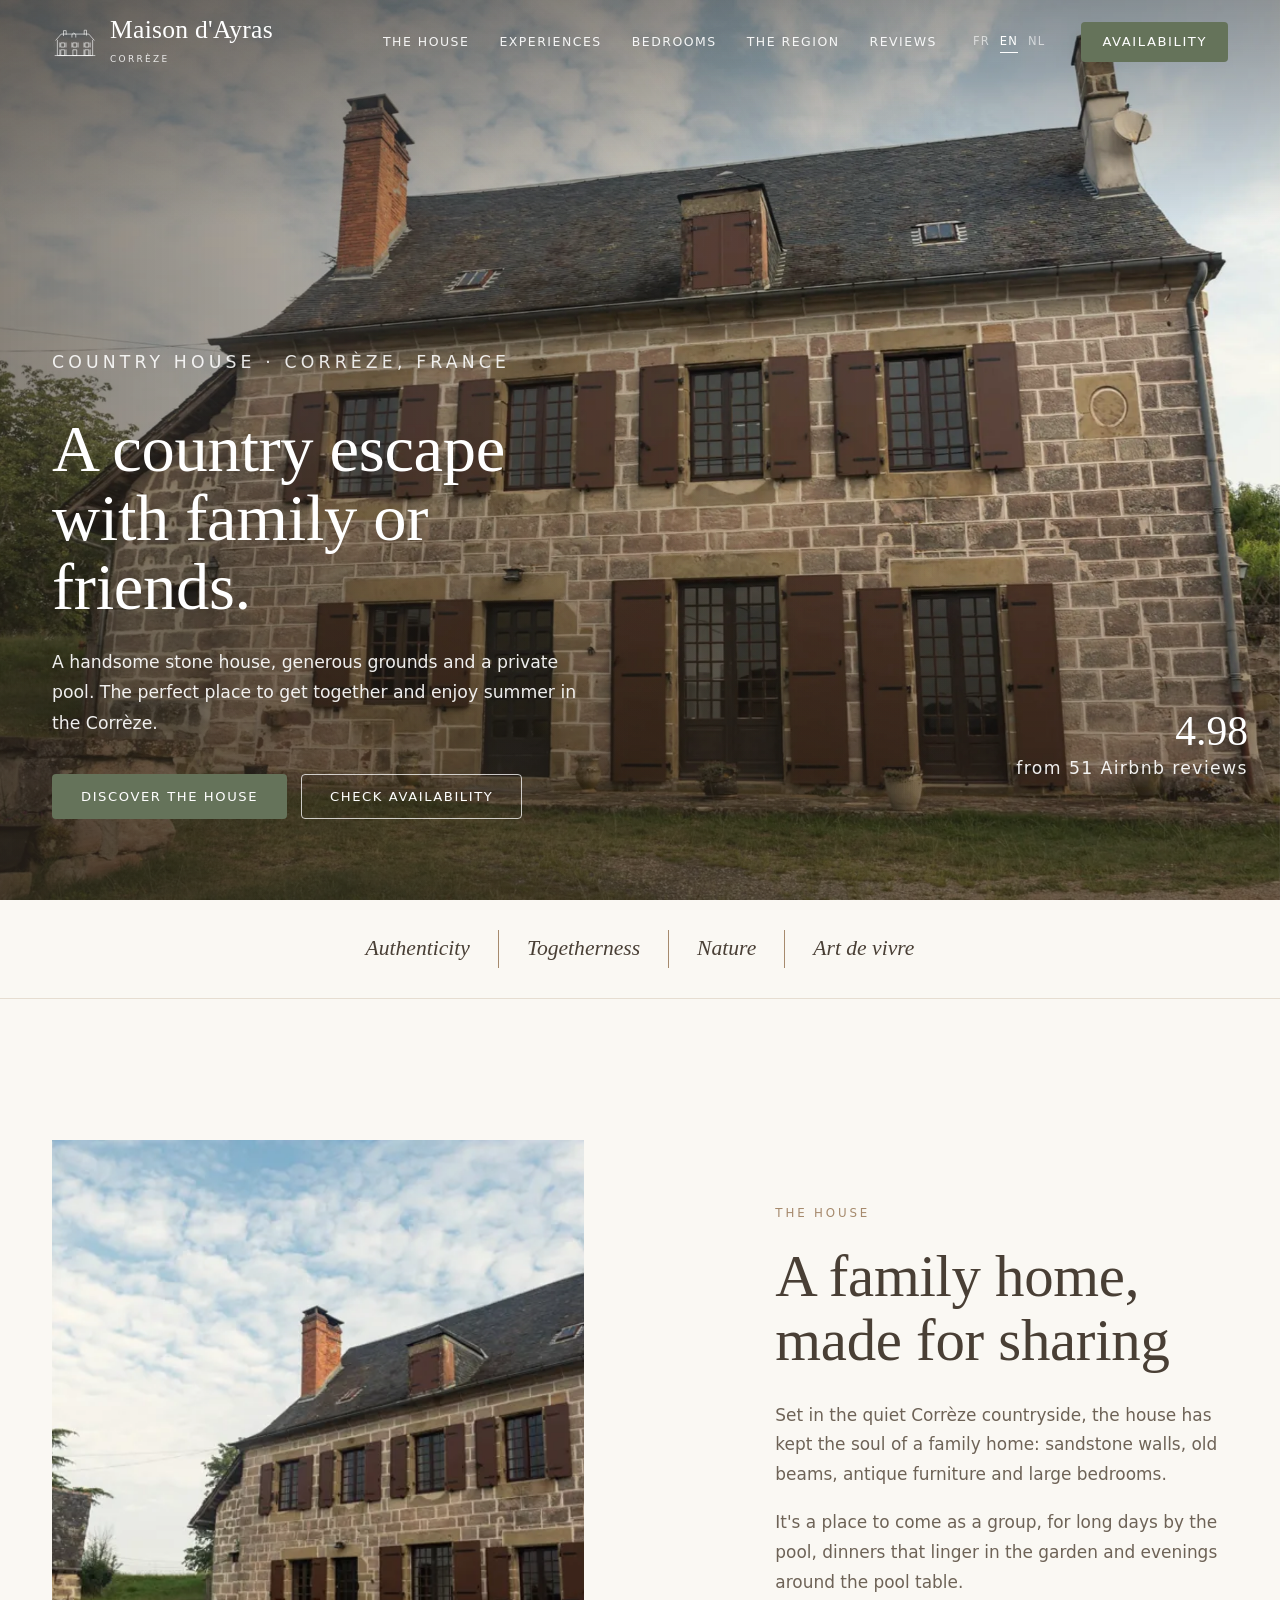
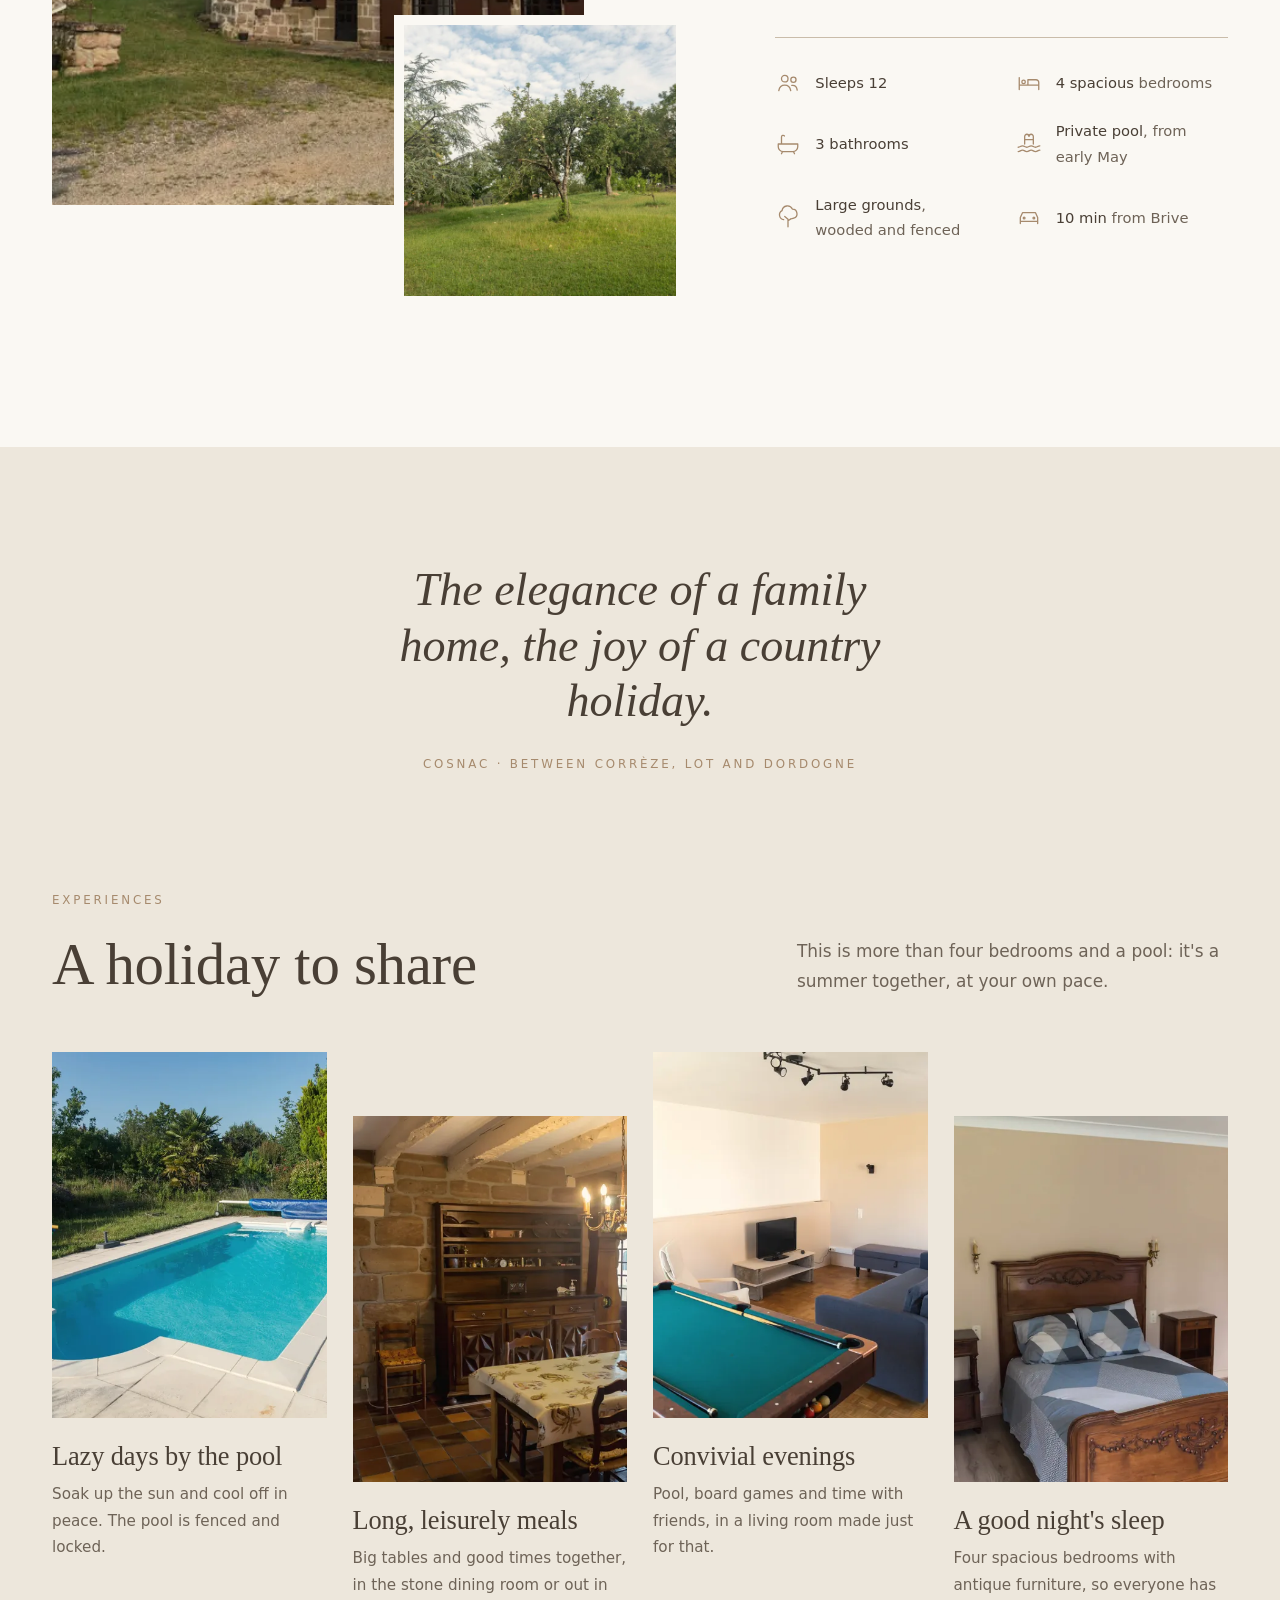
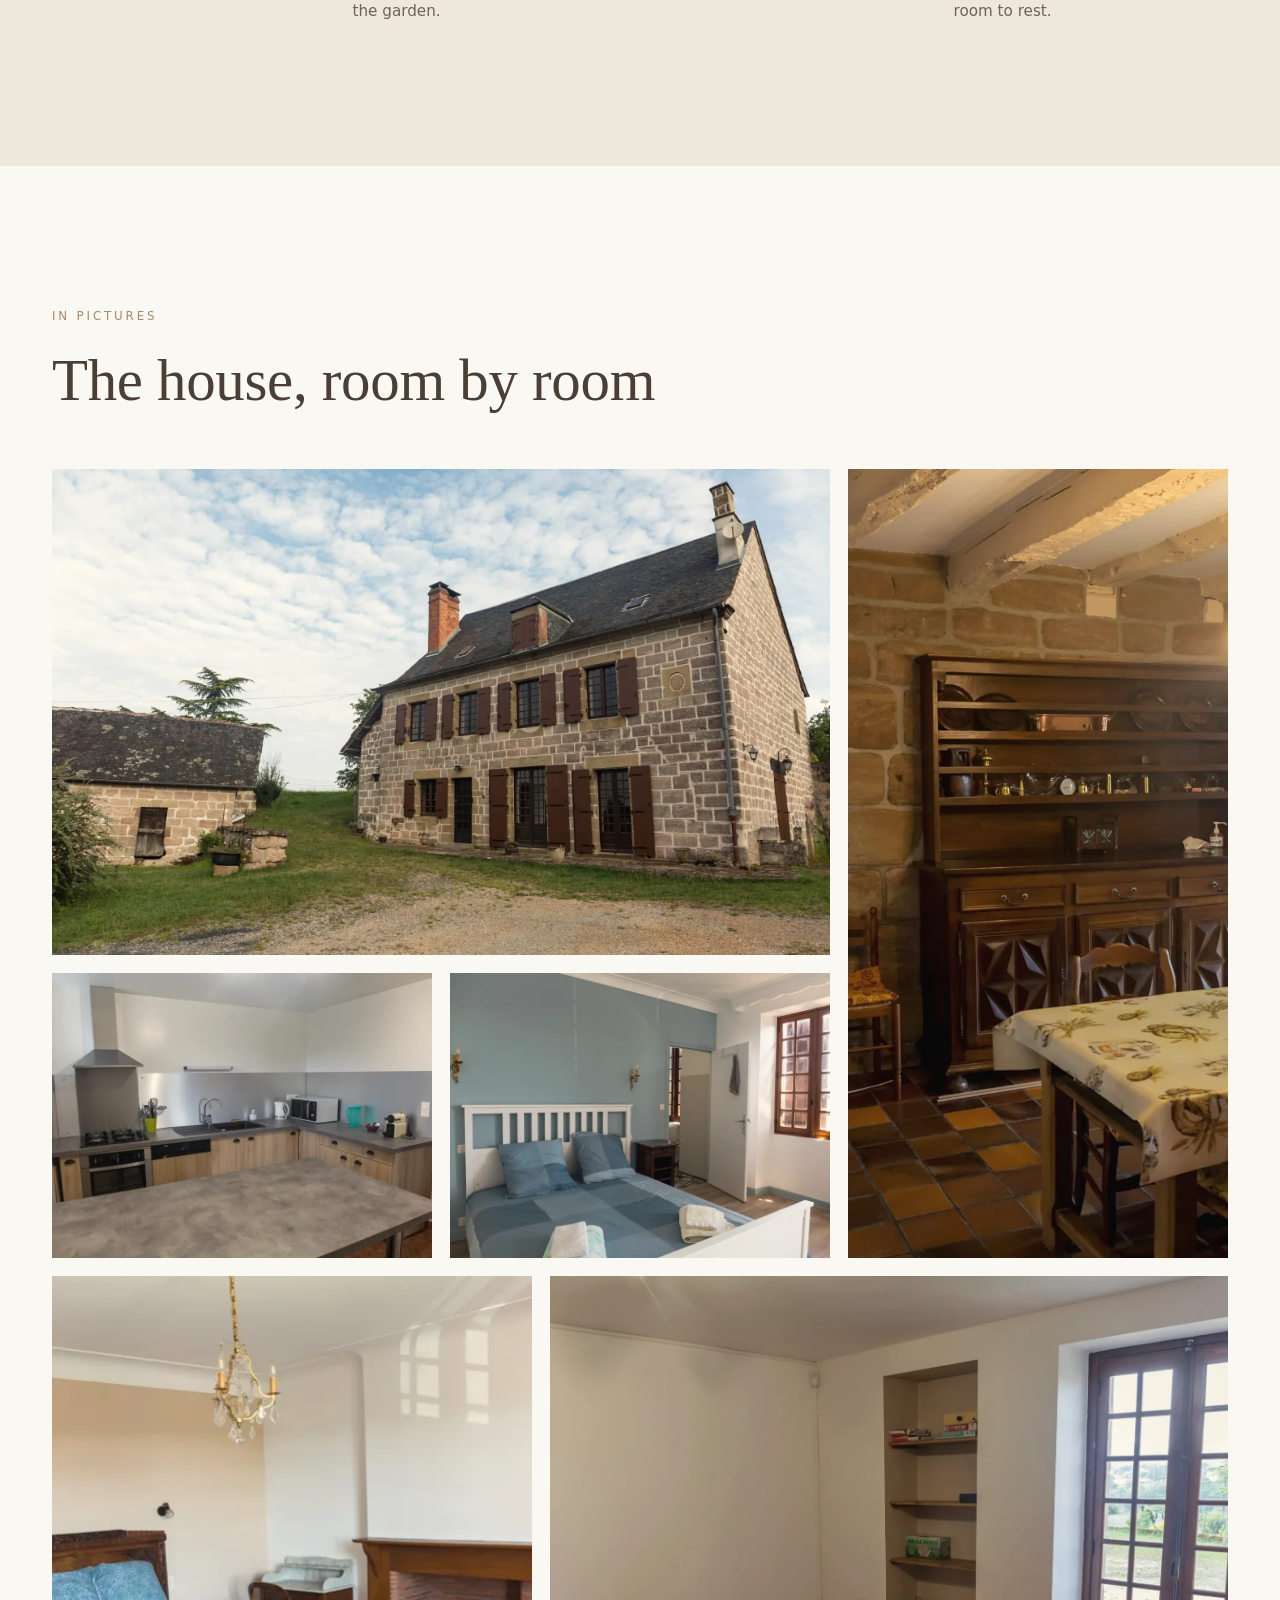
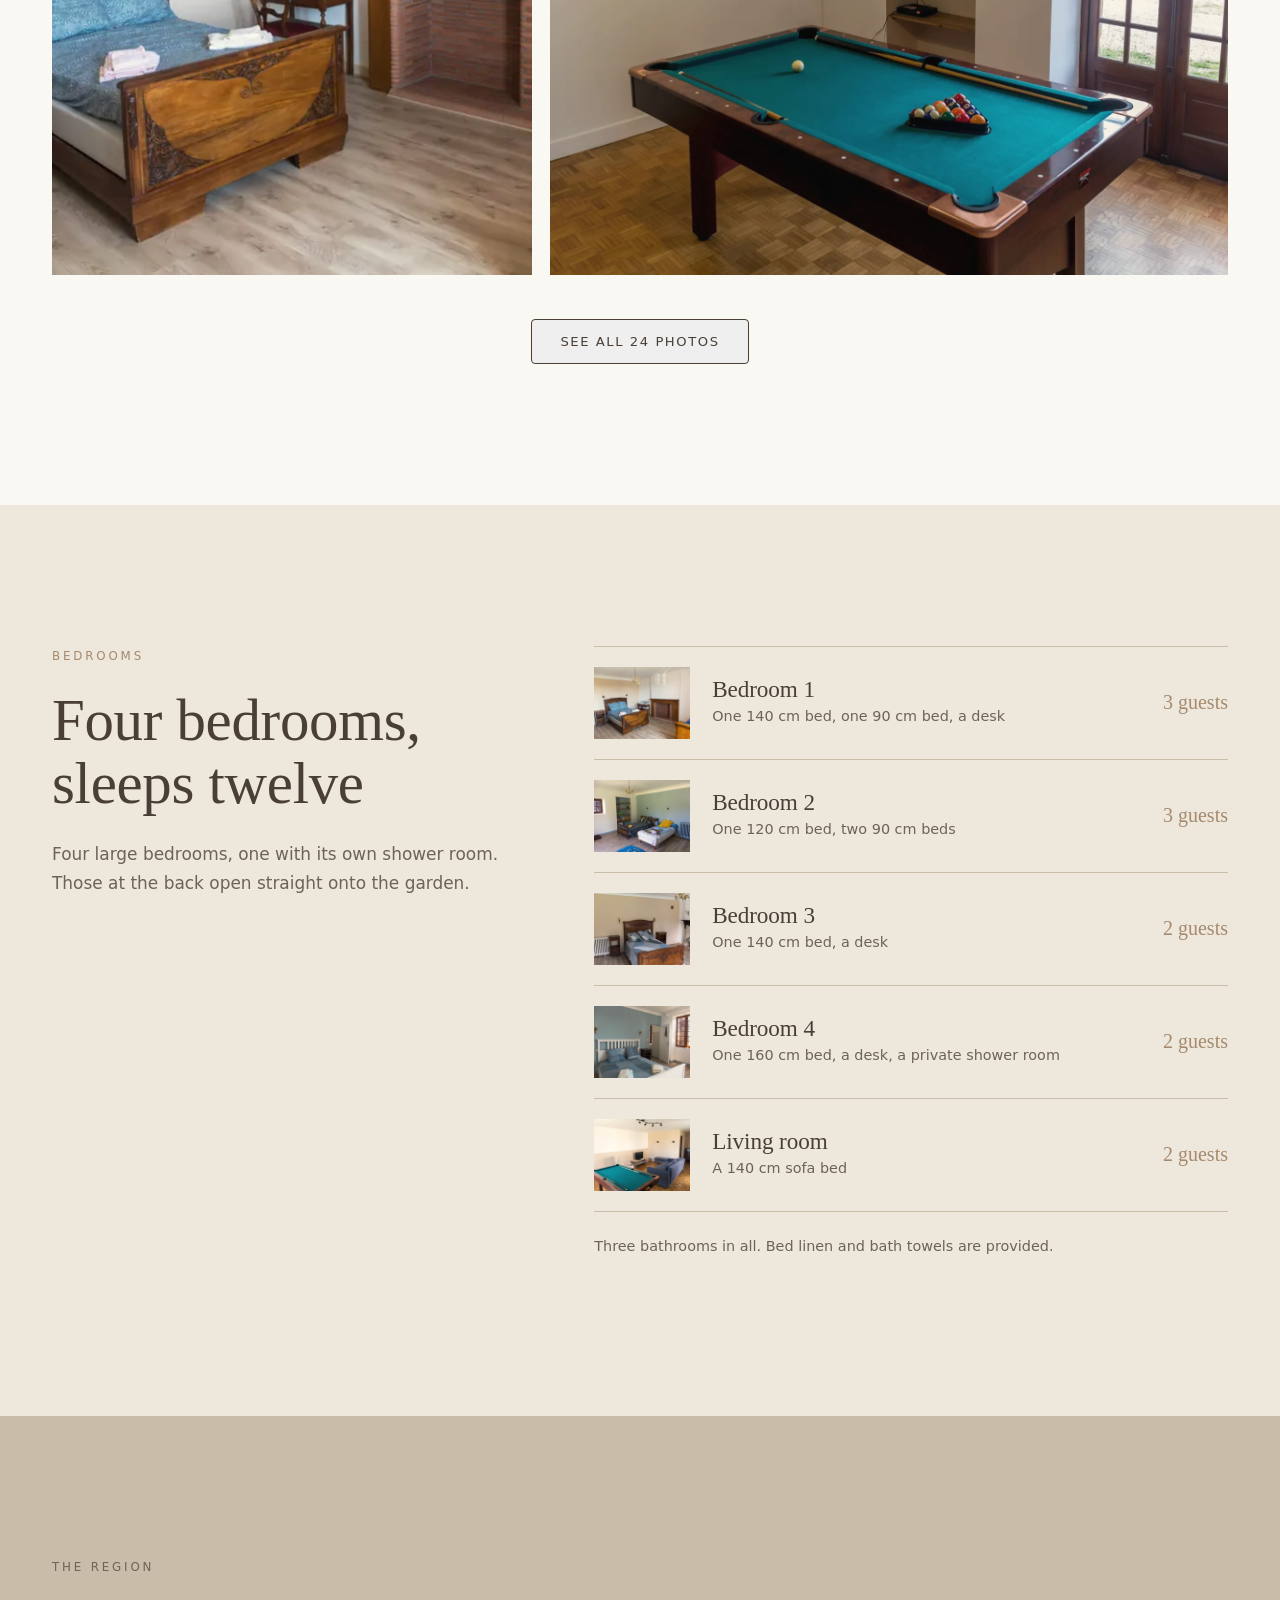
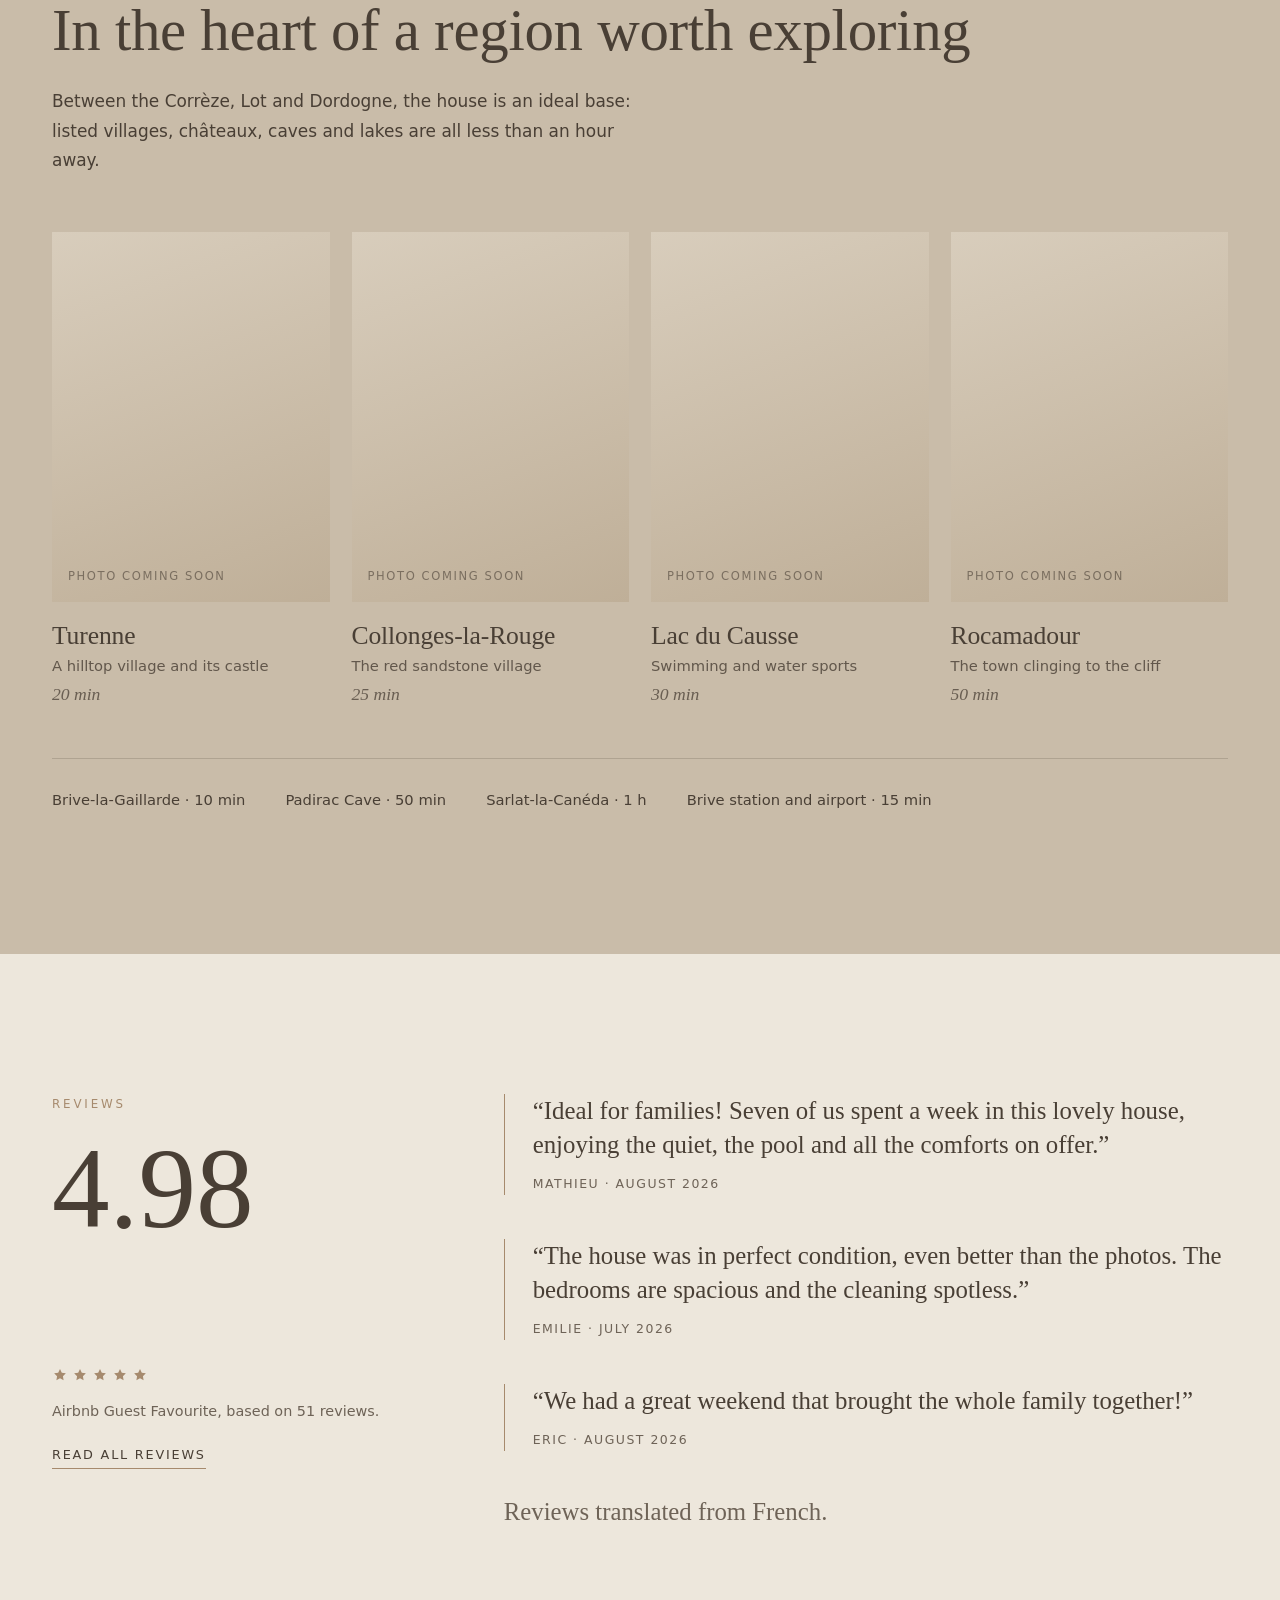
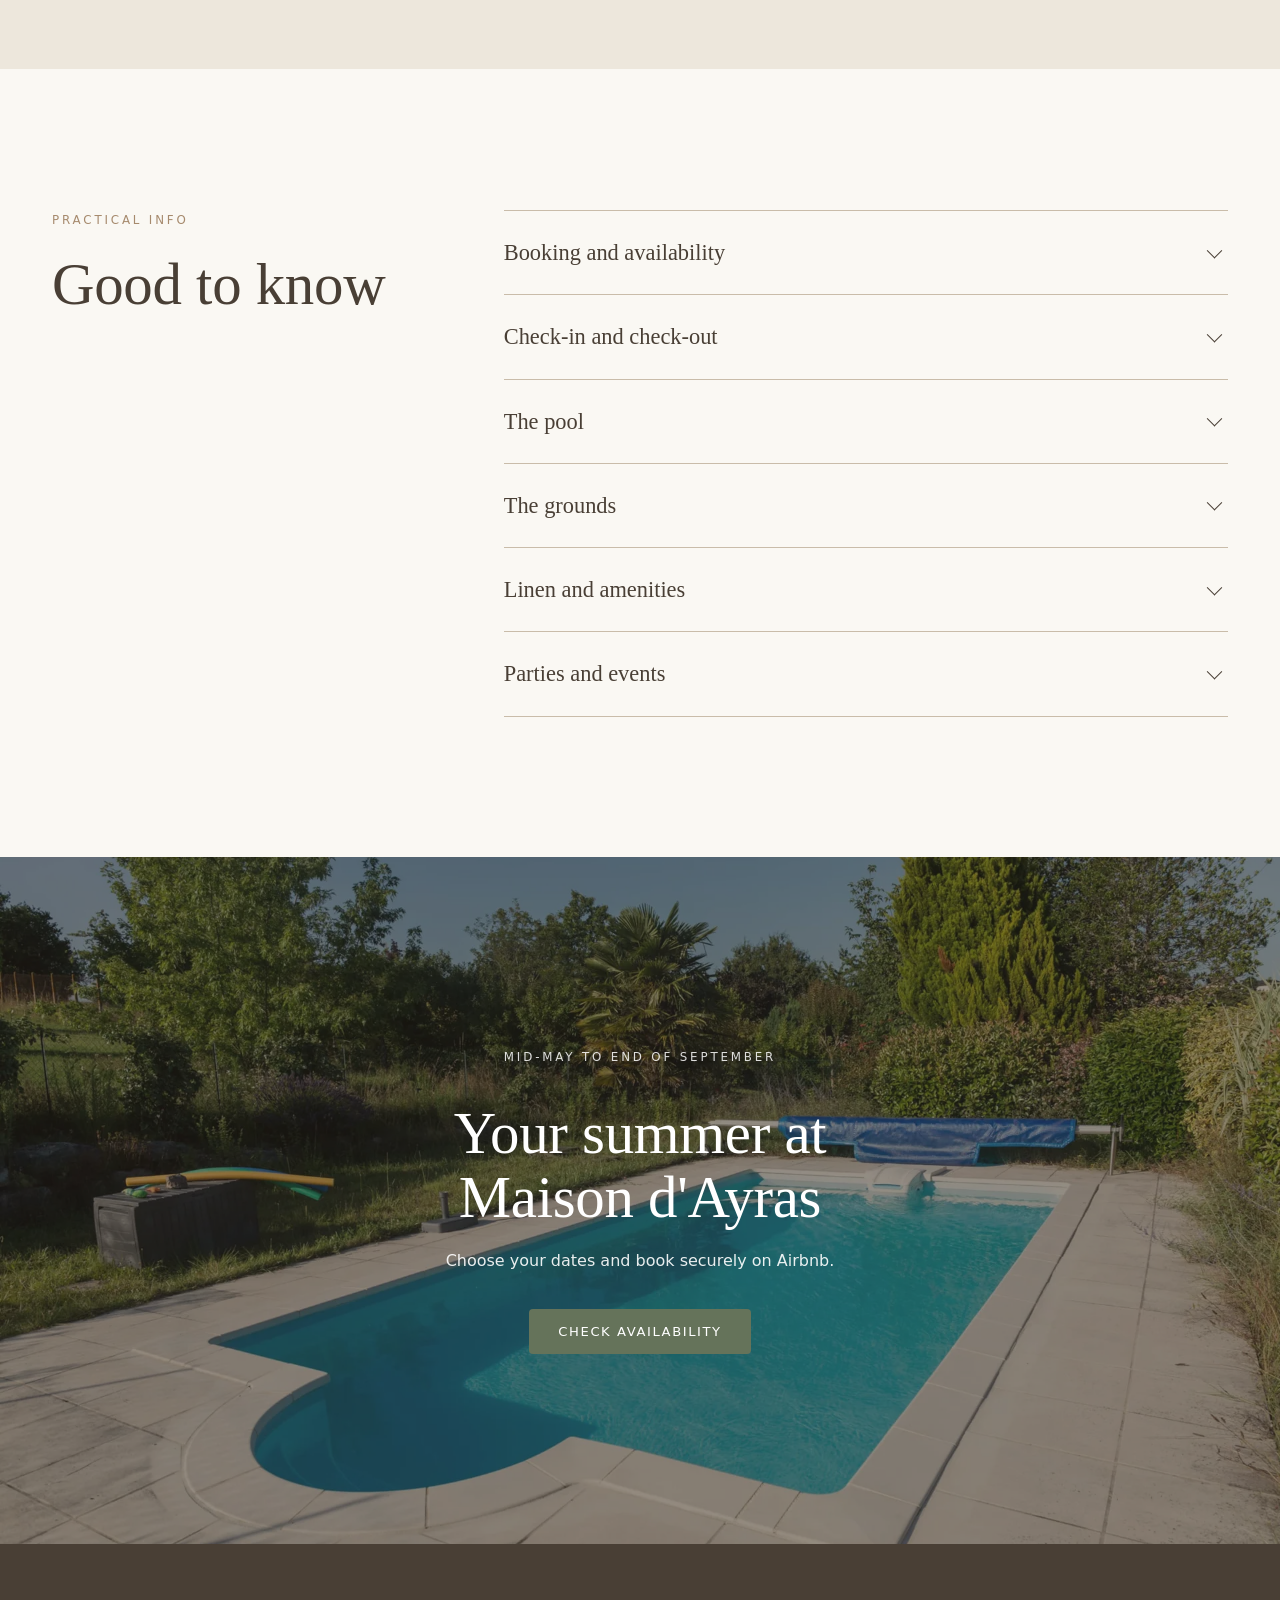
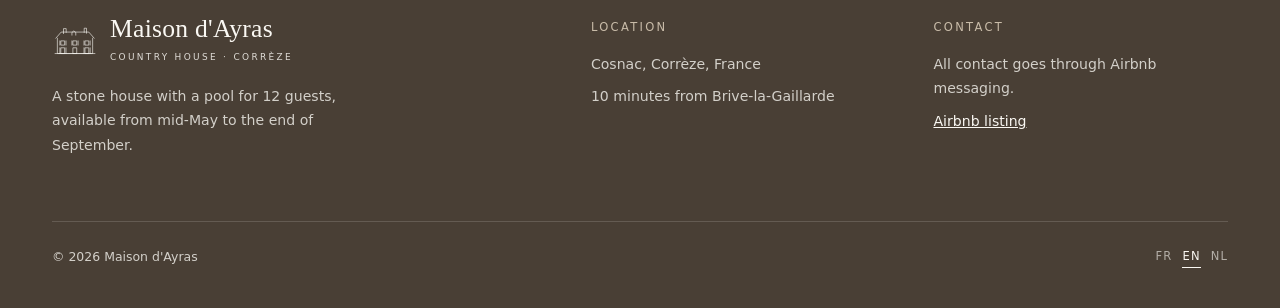
==== commit 313847ec: "Update contact information to use Airbnb messaging EN" ====
--- a/docs/en/index.html
+++ b/docs/en/index.html
@@ -438,7 +438,7 @@
         <p style="max-width:38ch">A stone house with a pool for 12 guests, available from mid-May to the end of September.</p>
       </div>
       <div><h4>Location</h4><p>Cosnac, Corrèze, France</p><p>10 minutes from Brive-la-Gaillarde</p></div>
-      <div><h4>Contact</h4><p><a href="mailto:contact@maison-ayras.com">contact@maison-ayras.com</a></p><p><a href="https://www.airbnb.com/rooms/51479937" target="_blank" rel="noopener">Airbnb listing</a></p></div>
+      <div><h4>Contact</h4><p>All contact goes through Airbnb messaging.</p><p><a href="https://www.airbnb.com/rooms/51479937" target="_blank" rel="noopener">Airbnb listing</a></p></div>
     </div>
     <div class="footer-bottom"><span>© 2026 Maison d'Ayras</span><span class="langs"><a href="../">FR</a><a href="./" aria-current="page">EN</a><a href="../nl/">NL</a></span></div>
   </div>
